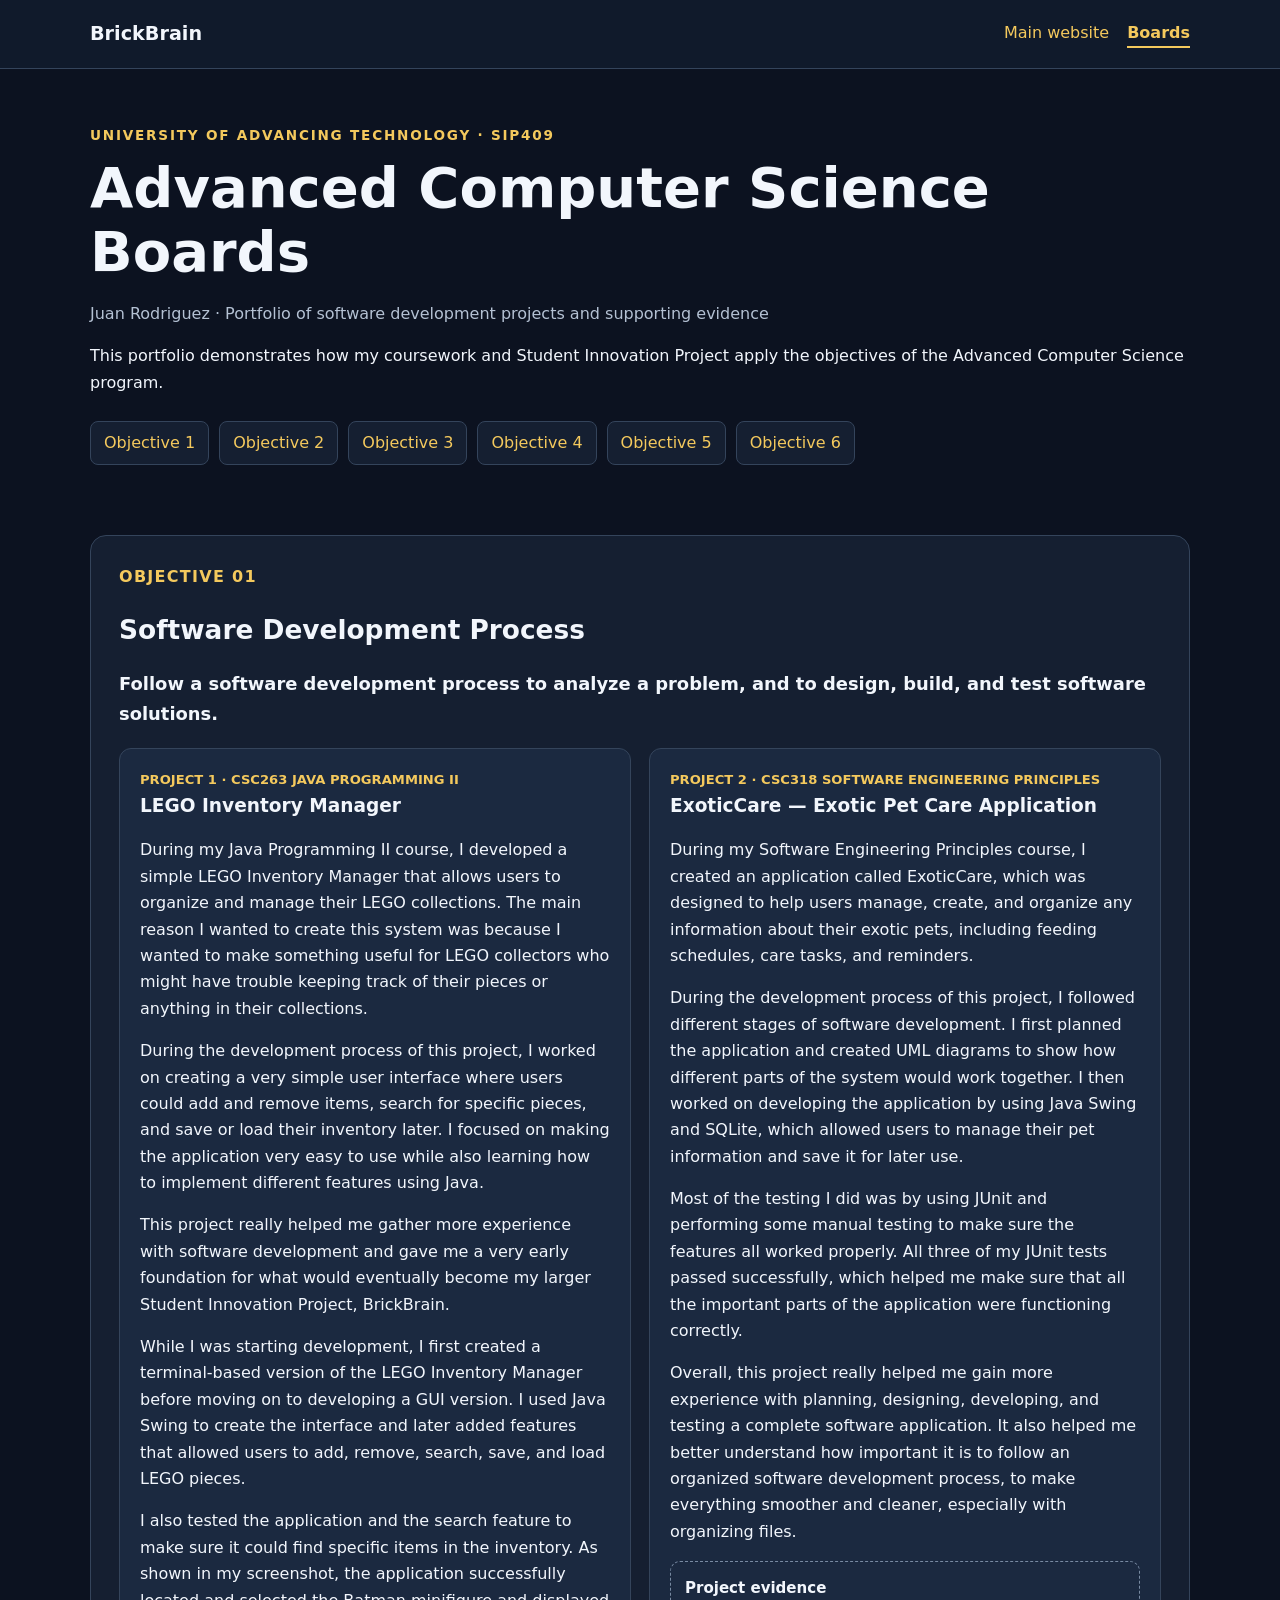
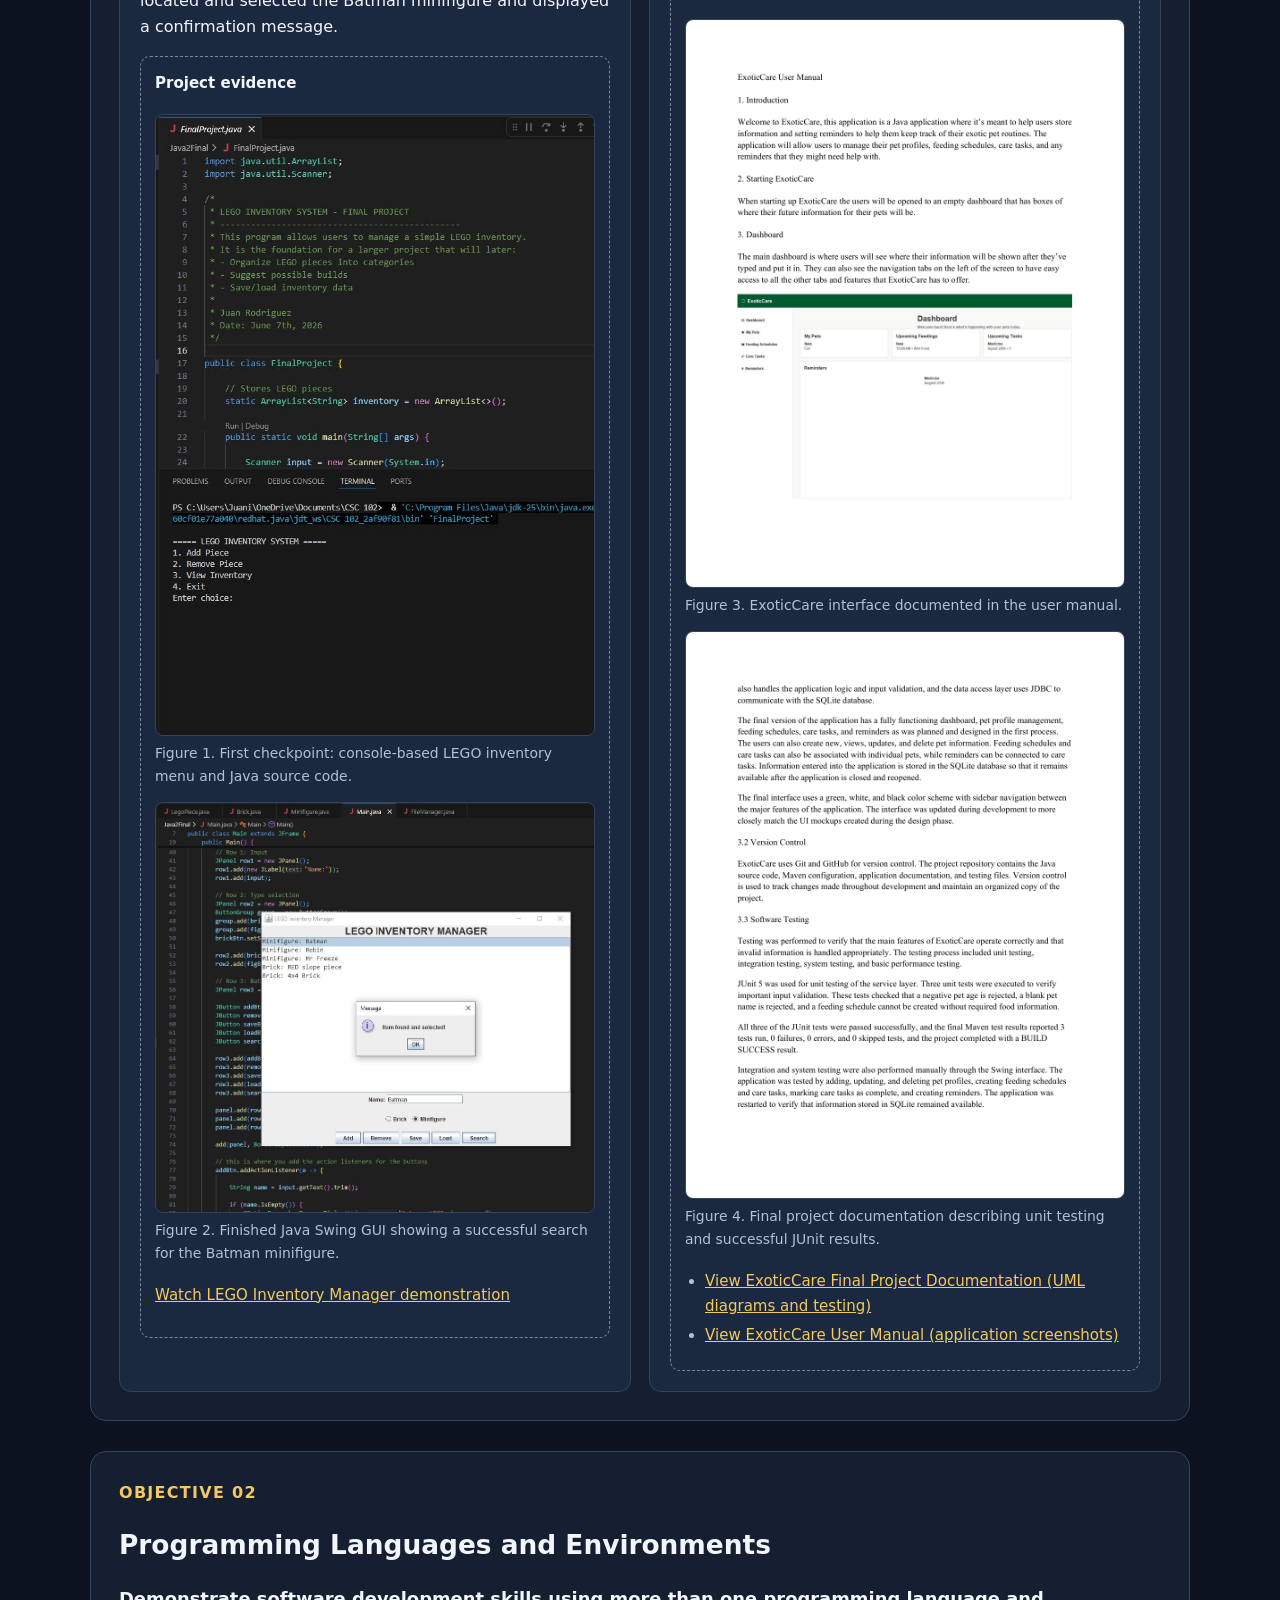
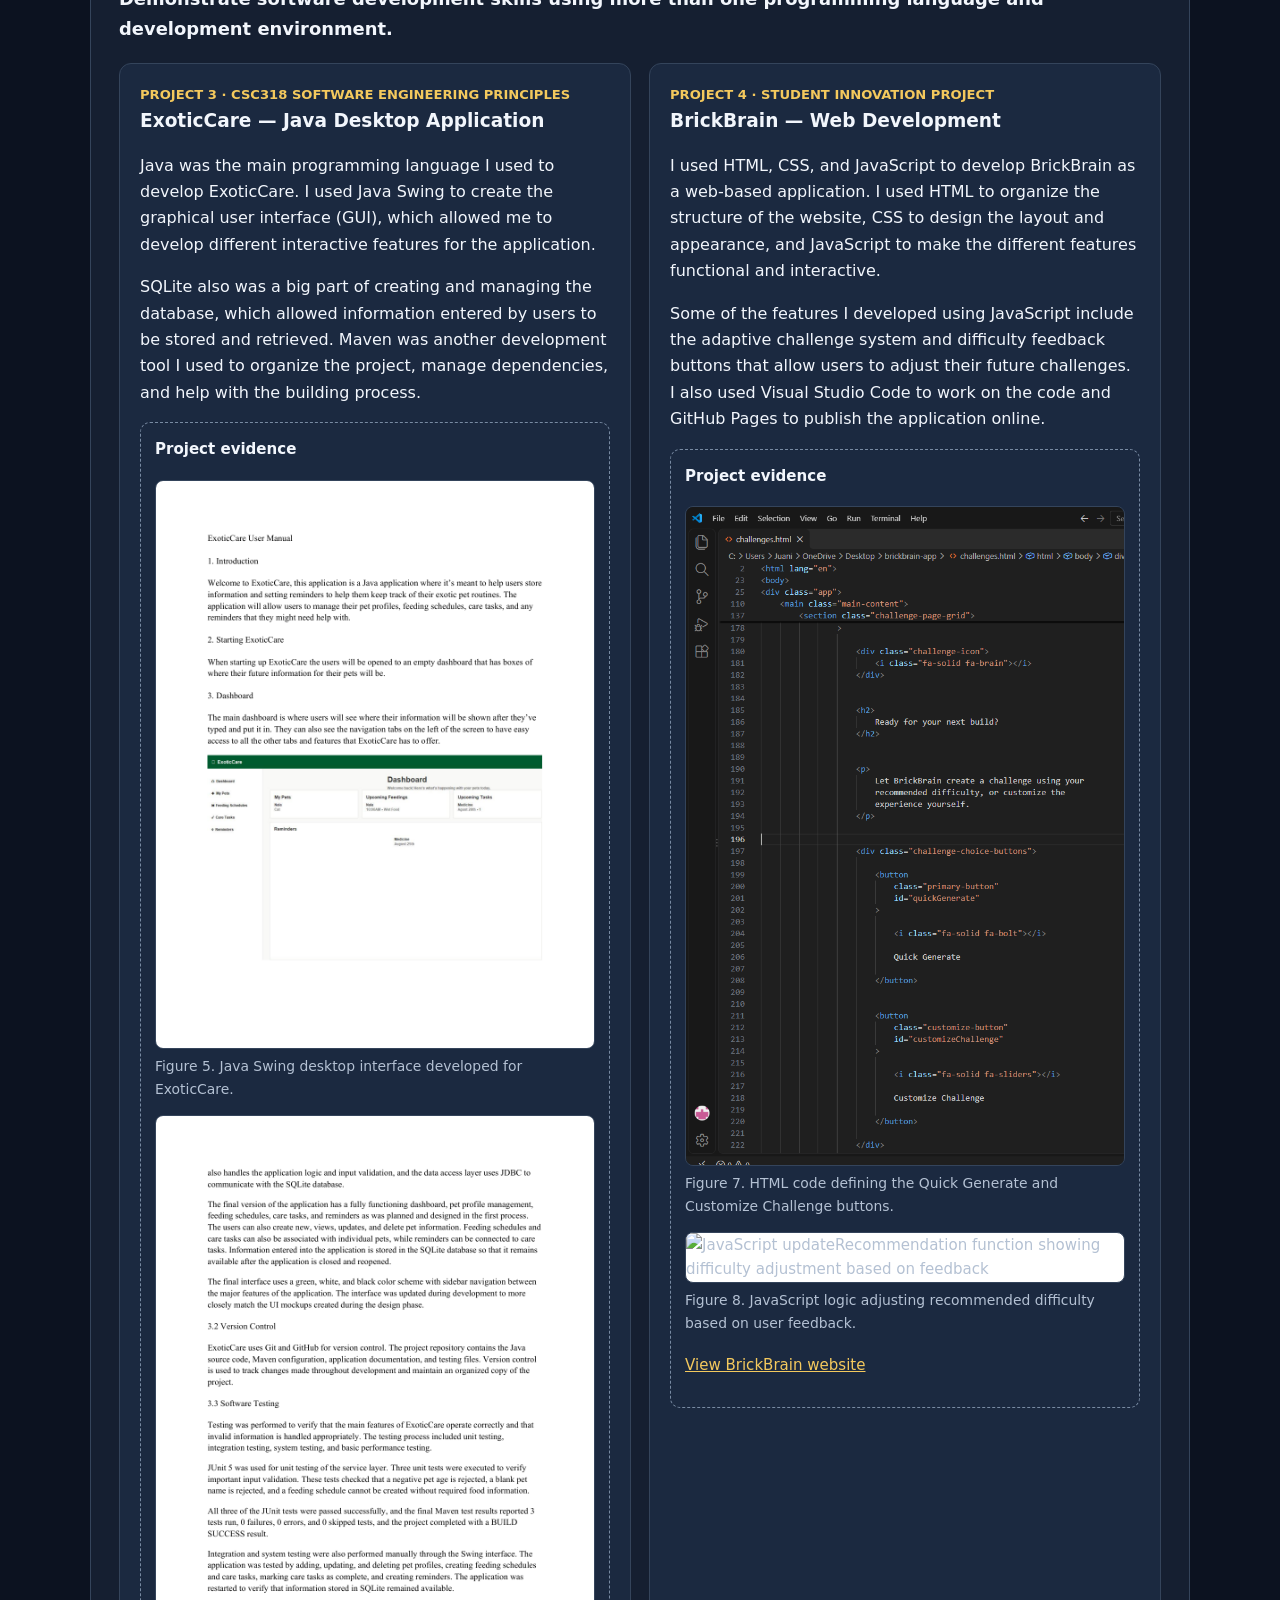
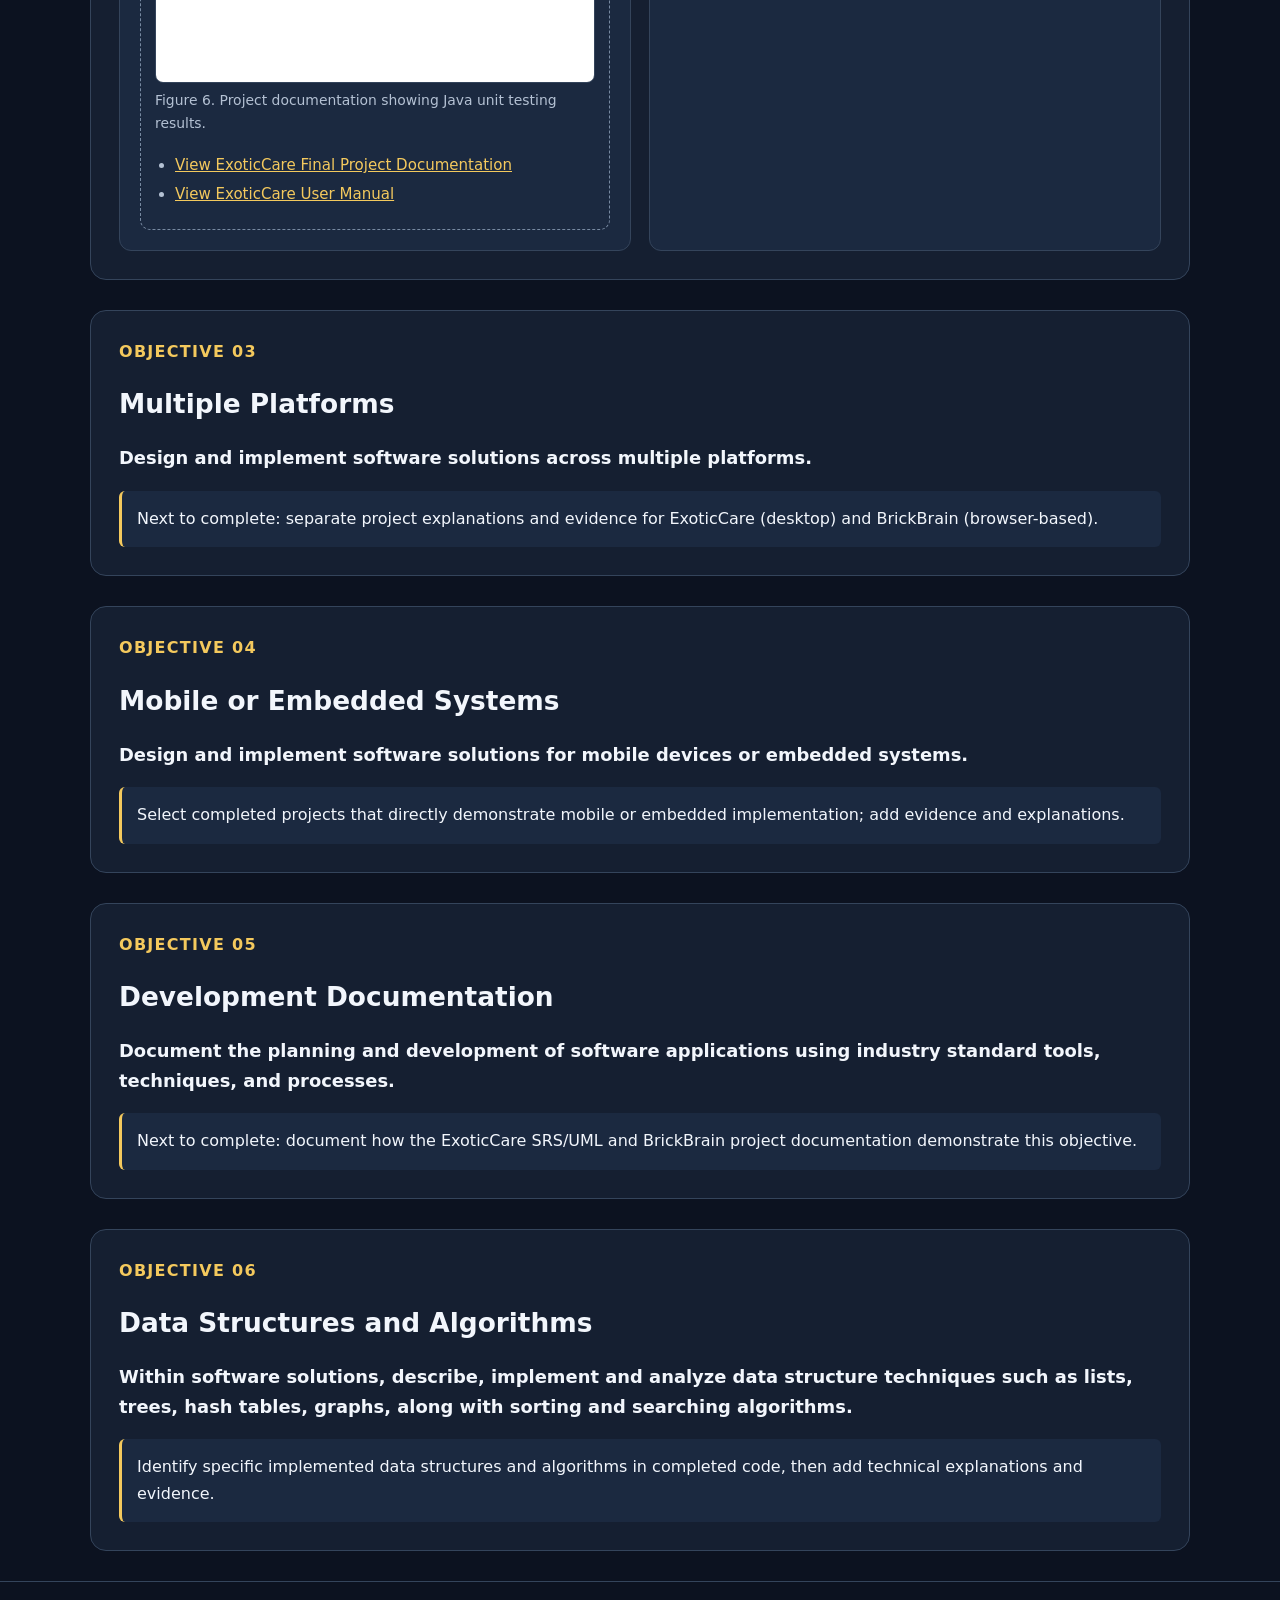
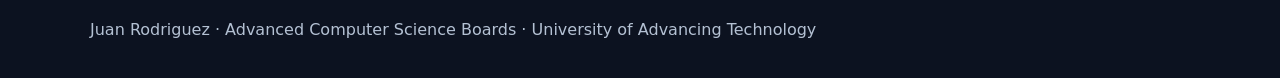
==== boards.html @ cbe8c488 "Add files via upload" ====
<!doctype html>
<html lang="en">
<head>
  <meta charset="utf-8">
  <meta name="viewport" content="width=device-width, initial-scale=1">
  <meta name="description" content="Advanced Computer Science Boards portfolio by Juan Rodriguez">
  <title>Advanced Computer Science Boards | Juan Rodriguez</title>
  <style>
    :root { color-scheme: dark; --bg:#0c1220; --panel:#151f31; --panel2:#1b2940; --text:#f2f6fc; --muted:#b4c1d3; --accent:#f4c95d; --line:#34445b; }
    * {box-sizing:border-box} html {scroll-behavior:smooth} body {margin:0;background:var(--bg);color:var(--text);font:16px/1.65 system-ui,-apple-system,Segoe UI,sans-serif} a{color:var(--accent)} a:focus-visible{outline:3px solid var(--accent);outline-offset:3px} .wrap{width:min(1100px,92%);margin:auto} header{border-bottom:1px solid var(--line);background:#101a2b} .nav{display:flex;justify-content:space-between;align-items:center;gap:20px;flex-wrap:wrap;padding:18px 0}.brand{font-weight:800;font-size:1.2rem;color:var(--text);text-decoration:none}.navlinks{display:flex;gap:18px;flex-wrap:wrap}.navlinks a{text-decoration:none}.navlinks a[aria-current="page"]{font-weight:700;border-bottom:2px solid var(--accent)} .hero{padding:55px 0 30px}.eyebrow{color:var(--accent);text-transform:uppercase;letter-spacing:.13em;font-weight:700;font-size:.85rem}h1{font-size:clamp(2rem,5vw,3.5rem);line-height:1.15;margin:10px 0}h2{font-size:1.65rem;line-height:1.3}h3{font-size:1.16rem;margin:0 0 8px}.muted{color:var(--muted)}.jump{display:flex;flex-wrap:wrap;gap:10px;margin:25px 0 10px}.jump a{border:1px solid var(--line);border-radius:8px;padding:8px 13px;text-decoration:none;background:var(--panel)}section.objective{margin:30px 0;padding:28px;border:1px solid var(--line);border-radius:16px;background:var(--panel)}.number{color:var(--accent);font-weight:800;letter-spacing:.08em}.statement{font-size:1.12rem;font-weight:600}.projects{display:grid;grid-template-columns:repeat(auto-fit,minmax(min(100%,320px),1fr));gap:18px;margin-top:20px}.project{background:var(--panel2);border:1px solid var(--line);border-radius:12px;padding:20px}.evidence{border:1px dashed #788aa2;border-radius:10px;padding:14px;margin-top:16px;color:var(--muted);font-size:.94rem}.evidence strong{color:var(--text)}.proof-gallery{display:grid;grid-template-columns:1fr;gap:14px;margin:18px 0}.proof-gallery figure{margin:0}.proof-gallery img{display:block;width:100%;height:auto;border:1px solid var(--line);border-radius:8px;background:#fff}.proof-gallery figcaption{font-size:.87rem;color:var(--muted);margin-top:6px}.evidence-links{padding-left:20px;margin:8px 0}.evidence-links li{margin:4px 0}.placeholder{padding:15px;border-left:3px solid var(--accent);background:var(--panel2);border-radius:6px}.tag{font-size:.82rem;color:var(--accent);font-weight:700;text-transform:uppercase}footer{padding:35px 0;color:var(--muted);border-top:1px solid var(--line)}@media(max-width:600px){section.objective{padding:19px}}
  </style>
</head>
<body>
<header><nav class="wrap nav" aria-label="Main navigation"><a class="brand" href="index.html">BrickBrain</a><div class="navlinks"><a href="index.html">Main website</a><a href="boards.html" aria-current="page">Boards</a></div></nav></header>
<main class="wrap">
 <div class="hero"><div class="eyebrow">University of Advancing Technology · SIP409</div><h1>Advanced Computer Science Boards</h1><p class="muted">Juan Rodriguez · Portfolio of software development projects and supporting evidence</p><p>This portfolio demonstrates how my coursework and Student Innovation Project apply the objectives of the Advanced Computer Science program.</p><nav class="jump" aria-label="Jump to objective"><a href="#objective-1">Objective 1</a><a href="#objective-2">Objective 2</a><a href="#objective-3">Objective 3</a><a href="#objective-4">Objective 4</a><a href="#objective-5">Objective 5</a><a href="#objective-6">Objective 6</a></nav></div>
 <section class="objective" id="objective-1"><div class="number">OBJECTIVE 01</div><h2>Software Development Process</h2><p class="statement">Follow a software development process to analyze a problem, and to design, build, and test software solutions.</p><div class="projects">
 <article class="project"><div class="tag">Project 1 · CSC263 Java Programming II</div><h3>LEGO Inventory Manager</h3>
 <p>During my Java Programming II course, I developed a simple LEGO Inventory Manager that allows users to organize and manage their LEGO collections. The main reason I wanted to create this system was because I wanted to make something useful for LEGO collectors who might have trouble keeping track of their pieces or anything in their collections.</p>
 <p>During the development process of this project, I worked on creating a very simple user interface where users could add and remove items, search for specific pieces, and save or load their inventory later. I focused on making the application very easy to use while also learning how to implement different features using Java.</p>
 <p>This project really helped me gather more experience with software development and gave me a very early foundation for what would eventually become my larger Student Innovation Project, BrickBrain.</p>
 <p>While I was starting development, I first created a terminal-based version of the LEGO Inventory Manager before moving on to developing a GUI version. I used Java Swing to create the interface and later added features that allowed users to add, remove, search, save, and load LEGO pieces.</p>
 <p>I also tested the application and the search feature to make sure it could find specific items in the inventory. As shown in my screenshot, the application successfully located and selected the Batman minifigure and displayed a confirmation message.</p>
 <div class="evidence"><strong>Project evidence</strong>
 <div class="proof-gallery"><figure><img src="lego-terminal.jpg" alt="Java source code and the first console-based LEGO inventory menu running in the VS Code terminal" loading="lazy"><figcaption>Figure 1. First checkpoint: console-based LEGO inventory menu and Java source code.</figcaption></figure>
 <figure><img src="lego-gui.jpg" alt="Completed LEGO Inventory Manager GUI with Batman selected and a successful search confirmation popup" loading="lazy"><figcaption>Figure 2. Finished Java Swing GUI showing a successful search for the Batman minifigure.</figcaption></figure></div>
 <p><a href="https://www.youtube.com/watch?v=7i8TA6kertE" target="_blank" rel="noopener noreferrer">Watch LEGO Inventory Manager demonstration</a></p></div></article>
 <article class="project"><div class="tag">Project 2 · CSC318 Software Engineering Principles</div><h3>ExoticCare — Exotic Pet Care Application</h3>
 <p>During my Software Engineering Principles course, I created an application called ExoticCare, which was designed to help users manage, create, and organize any information about their exotic pets, including feeding schedules, care tasks, and reminders.</p>
 <p>During the development process of this project, I followed different stages of software development. I first planned the application and created UML diagrams to show how different parts of the system would work together. I then worked on developing the application by using Java Swing and SQLite, which allowed users to manage their pet information and save it for later use.</p>
 <p>Most of the testing I did was by using JUnit and performing some manual testing to make sure the features all worked properly. All three of my JUnit tests passed successfully, which helped me make sure that all the important parts of the application were functioning correctly.</p>
 <p>Overall, this project really helped me gain more experience with planning, designing, developing, and testing a complete software application. It also helped me better understand how important it is to follow an organized software development process, to make everything smoother and cleaner, especially with organizing files.</p>
 <div class="evidence"><strong>Project evidence</strong><div class="proof-gallery"><figure><img src="exoticcare-dashboard.png" alt="Page from ExoticCare user manual showing the application interface" loading="lazy"><figcaption>Figure 3. ExoticCare interface documented in the user manual.</figcaption></figure><figure><img src="exoticcare-testing.png" alt="ExoticCare final report page explaining JUnit tests and testing outcomes" loading="lazy"><figcaption>Figure 4. Final project documentation describing unit testing and successful JUnit results.</figcaption></figure></div><ul class="evidence-links"><li><a href="ExoticCare-Final-Report.pdf" target="_blank" rel="noopener noreferrer">View ExoticCare Final Project Documentation (UML diagrams and testing)</a></li><li><a href="ExoticCare-User-Manual.pdf" target="_blank" rel="noopener noreferrer">View ExoticCare User Manual (application screenshots)</a></li></ul></div></article>
 </div></section>
 <section class="objective" id="objective-2"><div class="number">OBJECTIVE 02</div><h2>Programming Languages and Environments</h2><p class="statement">Demonstrate software development skills using more than one programming language and development environment.</p>
<div class="projects">
<article class="project"><div class="tag">Project 3 · CSC318 Software Engineering Principles</div><h3>ExoticCare — Java Desktop Application</h3>
<p>Java was the main programming language I used to develop ExoticCare. I used Java Swing to create the graphical user interface (GUI), which allowed me to develop different interactive features for the application.</p>
<p>SQLite also was a big part of creating and managing the database, which allowed information entered by users to be stored and retrieved. Maven was another development tool I used to organize the project, manage dependencies, and help with the building process.</p>
<div class="evidence"><strong>Project evidence</strong><div class="proof-gallery">
<figure><img src="exoticcare-dashboard.png" alt="ExoticCare Java Swing application interface" loading="lazy"><figcaption>Figure 5. Java Swing desktop interface developed for ExoticCare.</figcaption></figure>
<figure><img src="exoticcare-testing.png" alt="ExoticCare final project testing evidence" loading="lazy"><figcaption>Figure 6. Project documentation showing Java unit testing results.</figcaption></figure>
</div><ul class="evidence-links"><li><a href="ExoticCare-Final-Report.pdf" target="_blank" rel="noopener noreferrer">View ExoticCare Final Project Documentation</a></li><li><a href="ExoticCare-User-Manual.pdf" target="_blank" rel="noopener noreferrer">View ExoticCare User Manual</a></li></ul></div></article>
<article class="project"><div class="tag">Project 4 · Student Innovation Project</div><h3>BrickBrain — Web Development</h3>
<p>I used HTML, CSS, and JavaScript to develop BrickBrain as a web-based application. I used HTML to organize the structure of the website, CSS to design the layout and appearance, and JavaScript to make the different features functional and interactive.</p>
<p>Some of the features I developed using JavaScript include the adaptive challenge system and difficulty feedback buttons that allow users to adjust their future challenges. I also used Visual Studio Code to work on the code and GitHub Pages to publish the application online.</p>
<div class="evidence"><strong>Project evidence</strong><div class="proof-gallery">
<figure><img src="1Button.png" alt="HTML code for BrickBrain Quick Generate and Customize Challenge buttons" loading="lazy"><figcaption>Figure 7. HTML code defining the Quick Generate and Customize Challenge buttons.</figcaption></figure>
<figure><img src="1REC(1).png" alt="JavaScript updateRecommendation function showing difficulty adjustment based on feedback" loading="lazy"><figcaption>Figure 8. JavaScript logic adjusting recommended difficulty based on user feedback.</figcaption></figure>
</div><p><a href="https://2juanrodriguez3.github.io/BrickBrain/" target="_blank" rel="noopener noreferrer">View BrickBrain website</a></p></div></article>
</div></section>
 <section class="objective" id="objective-3"><div class="number">OBJECTIVE 03</div><h2>Multiple Platforms</h2><p class="statement">Design and implement software solutions across multiple platforms.</p><div class="placeholder">Next to complete: separate project explanations and evidence for ExoticCare (desktop) and BrickBrain (browser-based).</div></section>
 <section class="objective" id="objective-4"><div class="number">OBJECTIVE 04</div><h2>Mobile or Embedded Systems</h2><p class="statement">Design and implement software solutions for mobile devices or embedded systems.</p><div class="placeholder">Select completed projects that directly demonstrate mobile or embedded implementation; add evidence and explanations.</div></section>
 <section class="objective" id="objective-5"><div class="number">OBJECTIVE 05</div><h2>Development Documentation</h2><p class="statement">Document the planning and development of software applications using industry standard tools, techniques, and processes.</p><div class="placeholder">Next to complete: document how the ExoticCare SRS/UML and BrickBrain project documentation demonstrate this objective.</div></section>
 <section class="objective" id="objective-6"><div class="number">OBJECTIVE 06</div><h2>Data Structures and Algorithms</h2><p class="statement">Within software solutions, describe, implement and analyze data structure techniques such as lists, trees, hash tables, graphs, along with sorting and searching algorithms.</p><div class="placeholder">Identify specific implemented data structures and algorithms in completed code, then add technical explanations and evidence.</div></section>
</main><footer><div class="wrap">Juan Rodriguez · Advanced Computer Science Boards · University of Advancing Technology</div></footer>
</body></html>
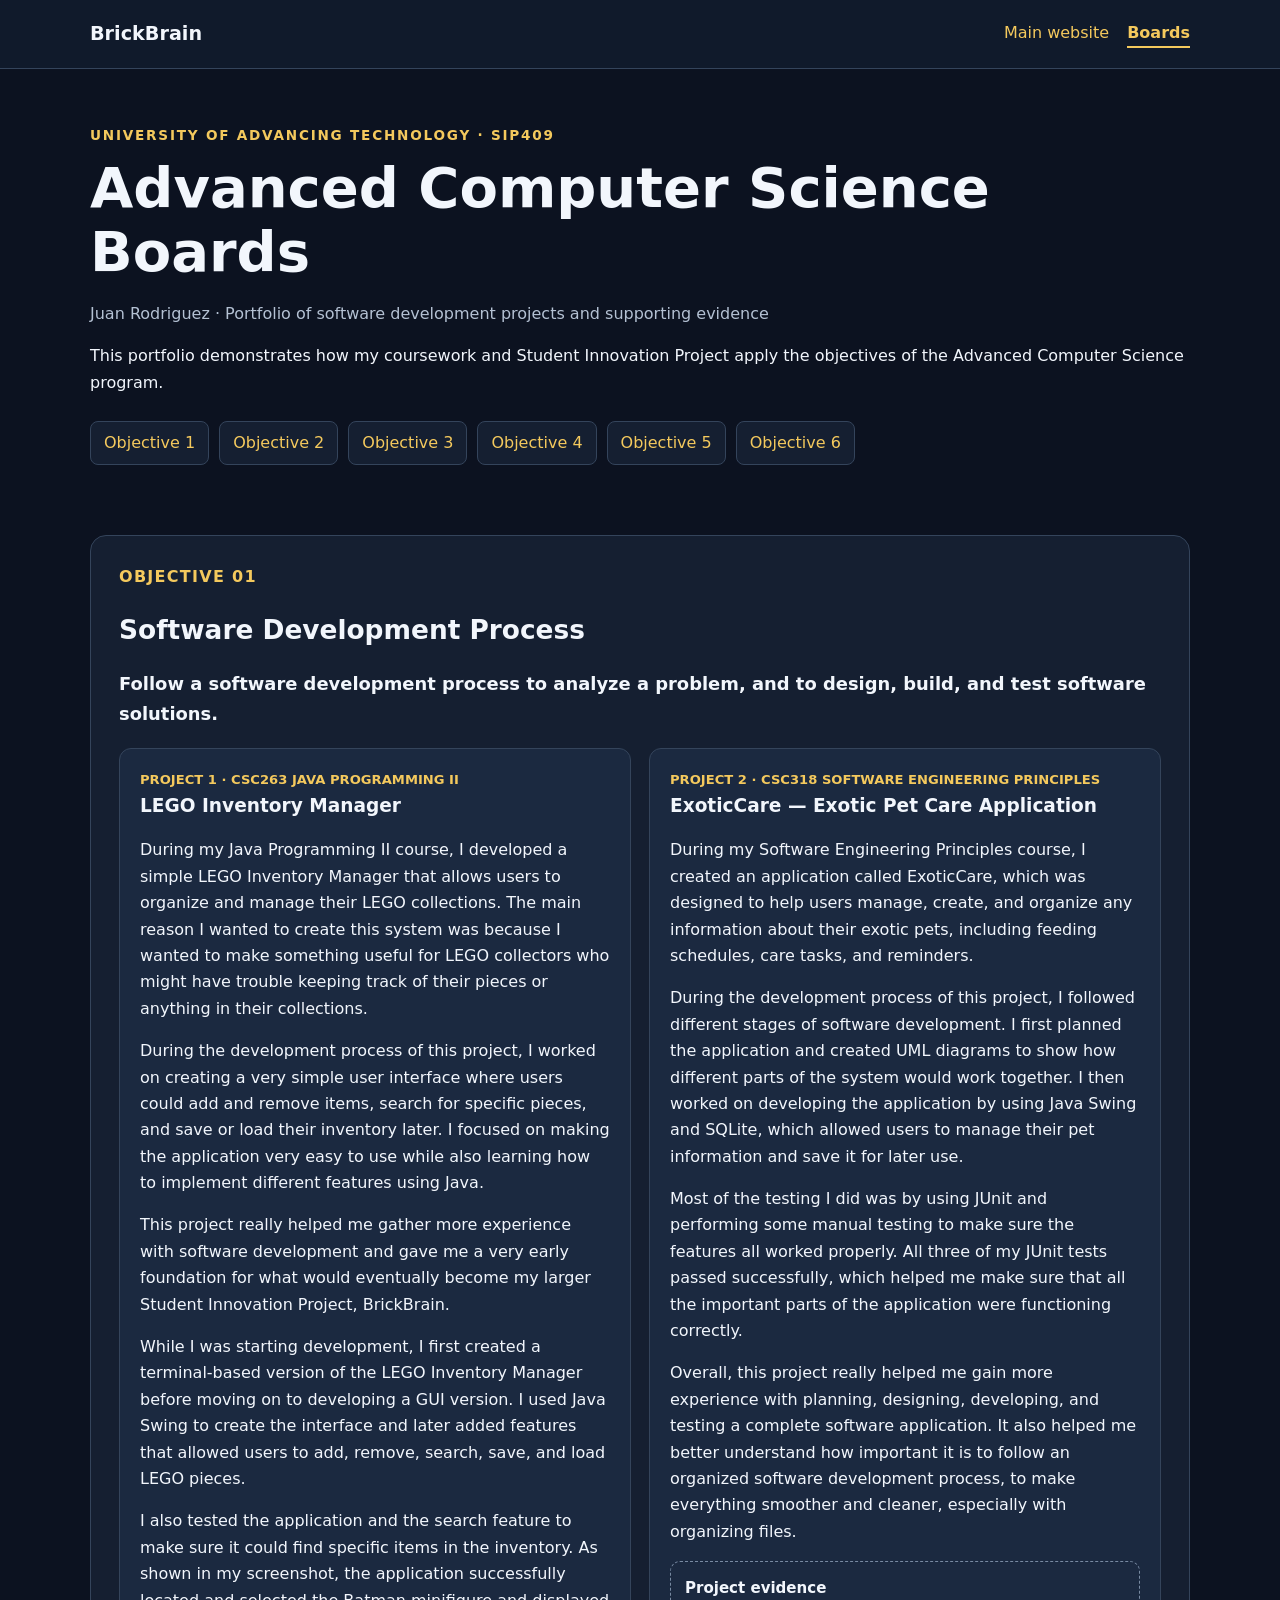
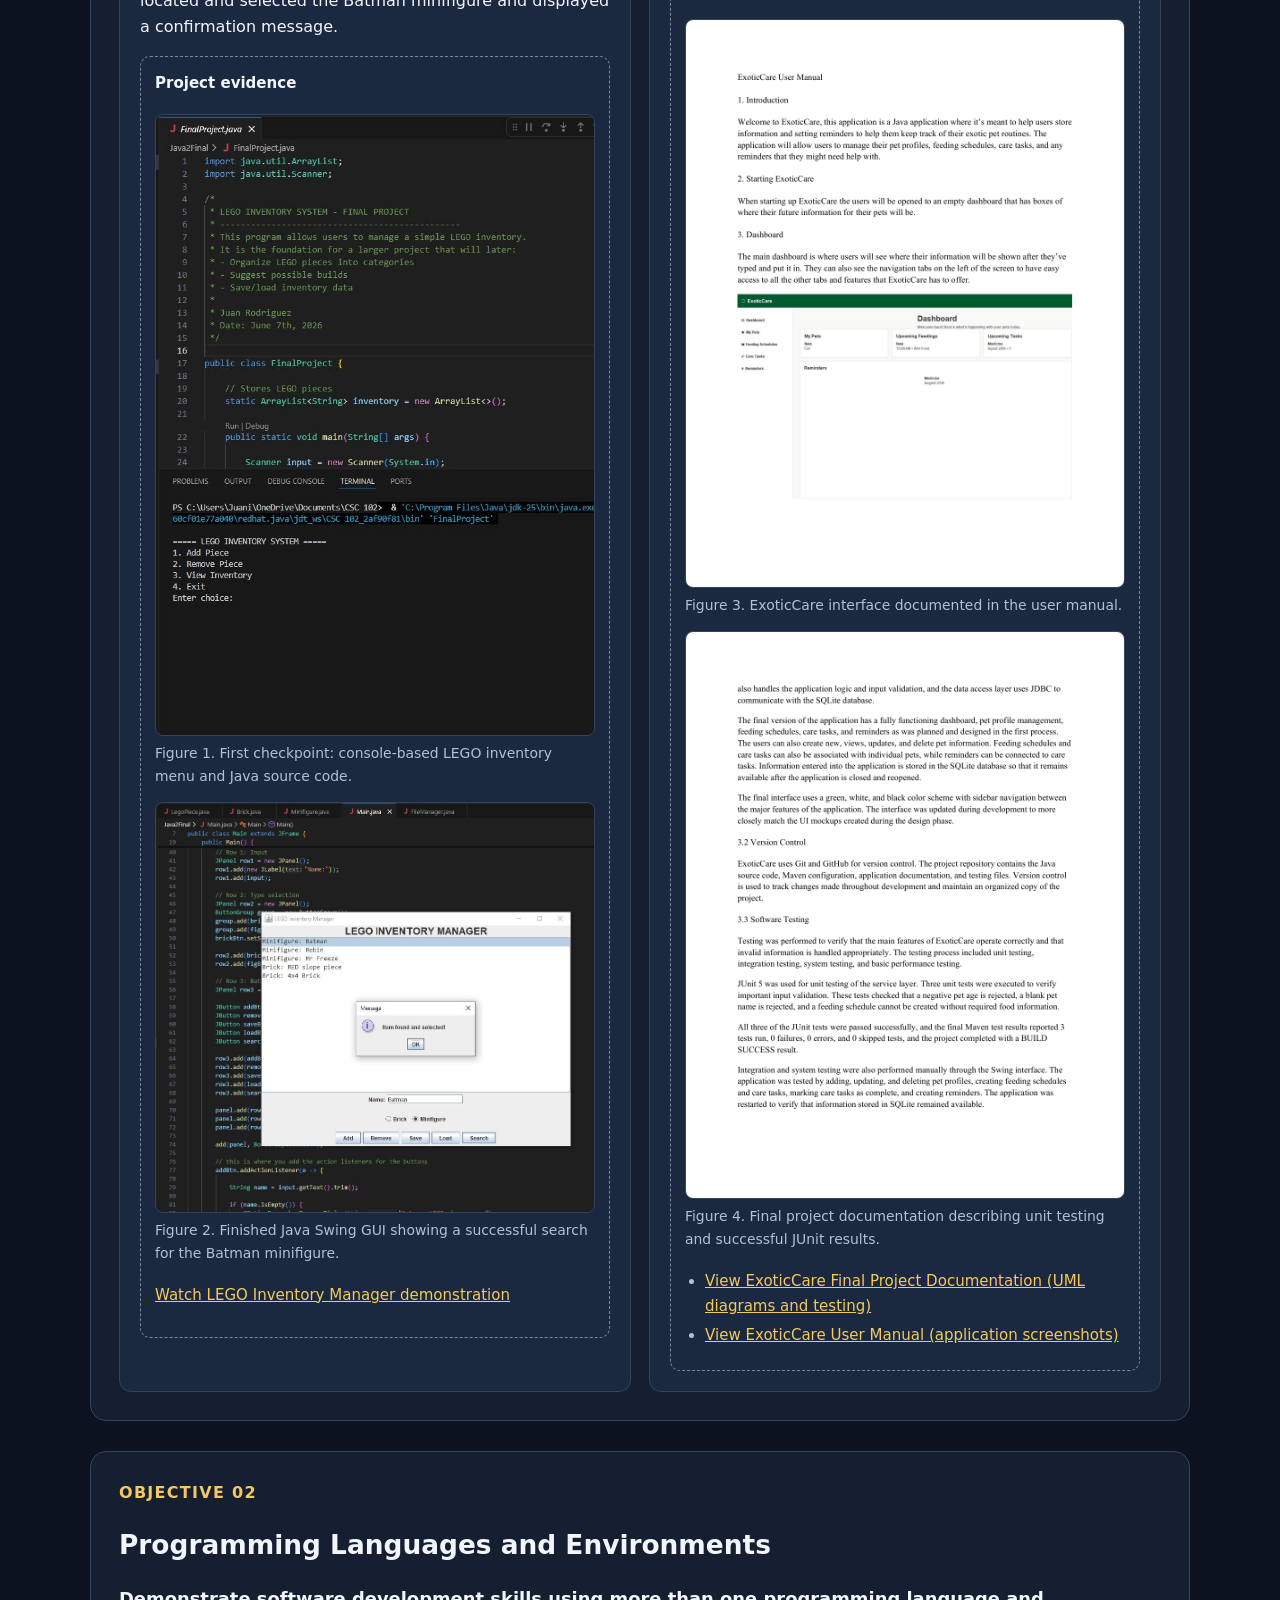
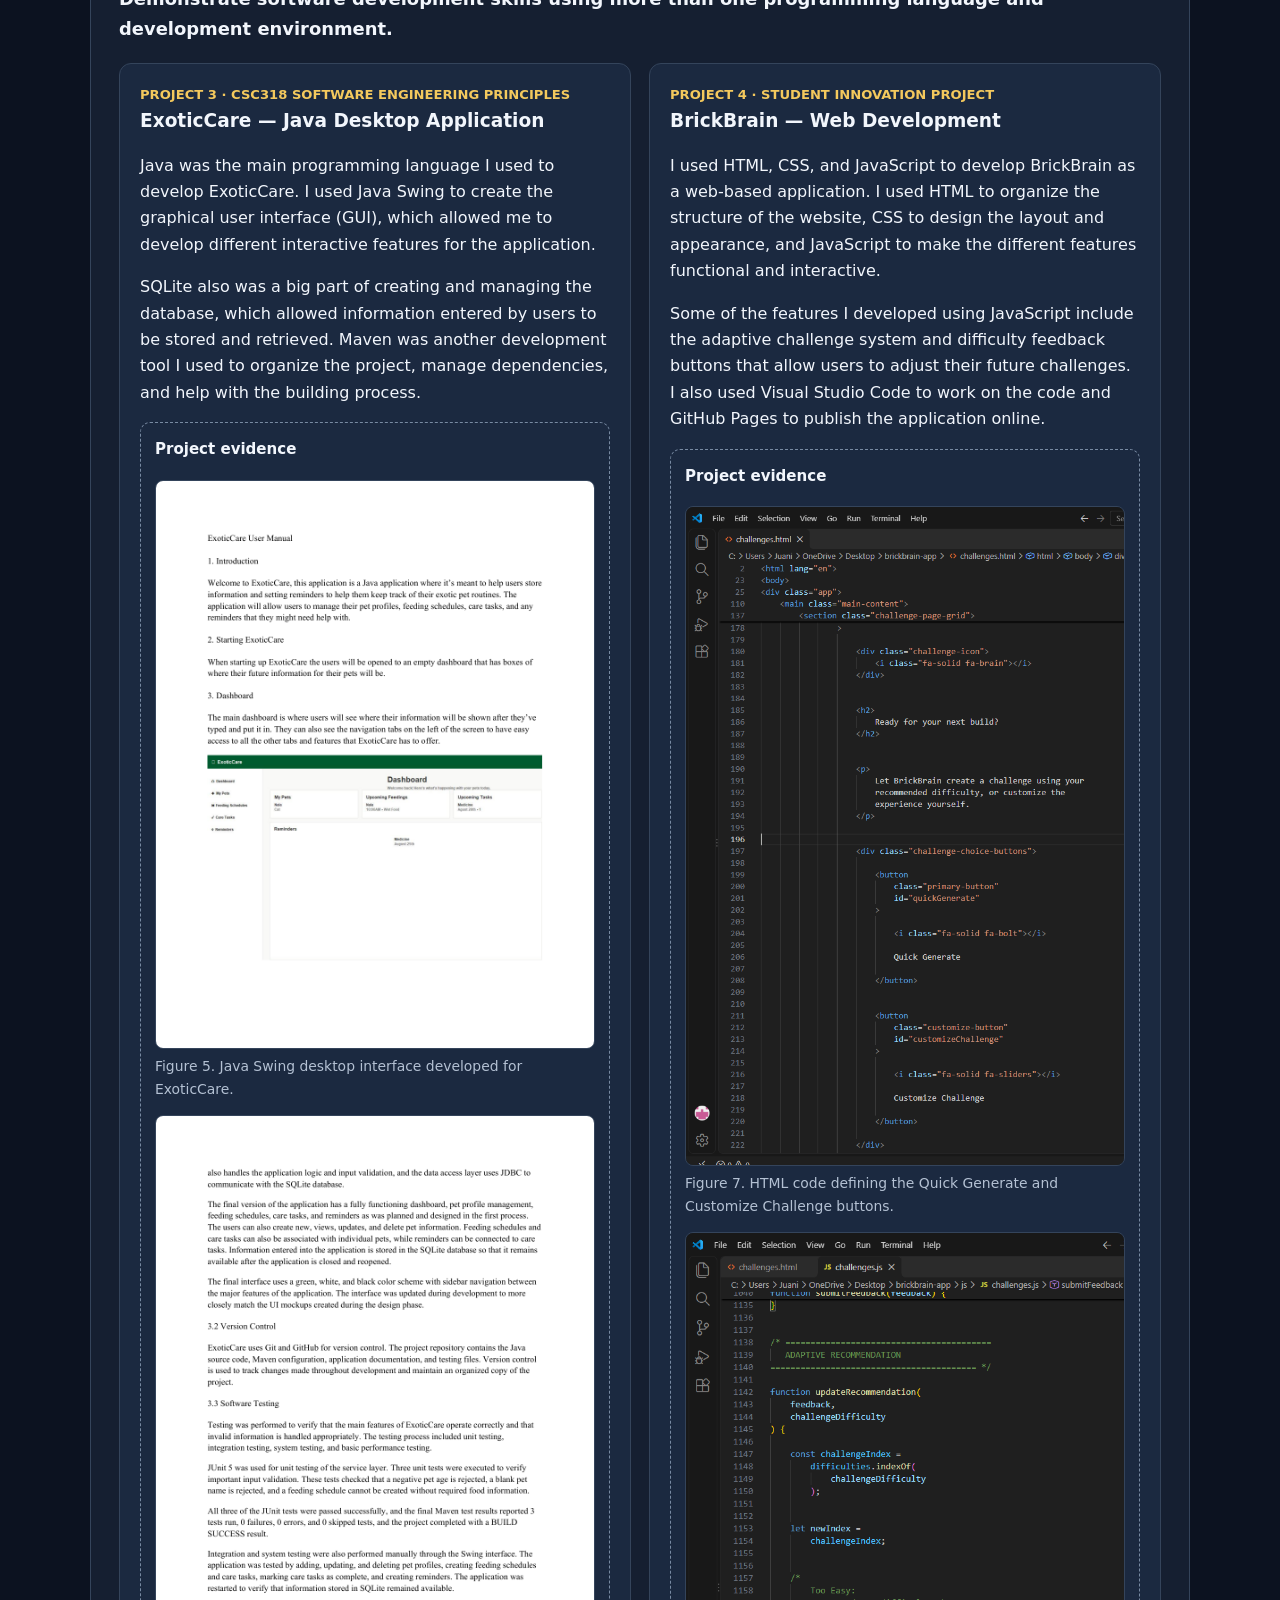
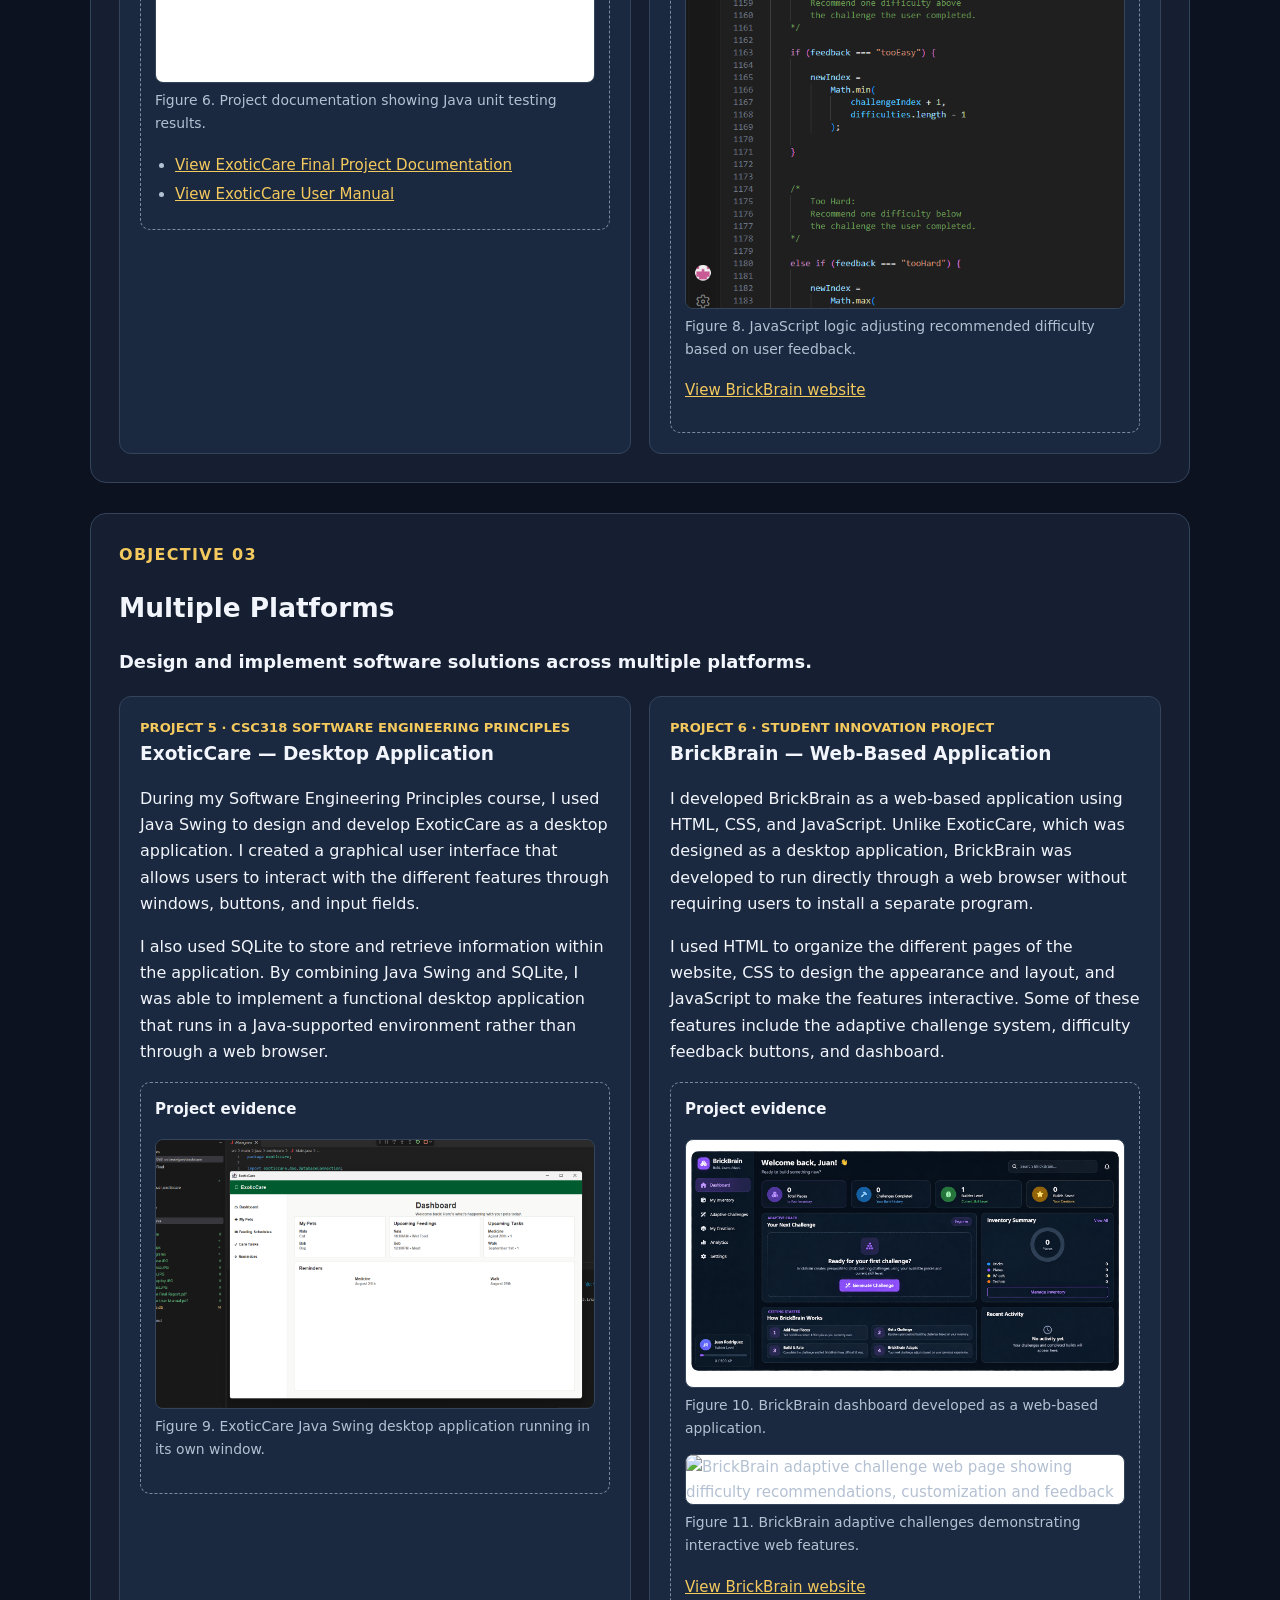
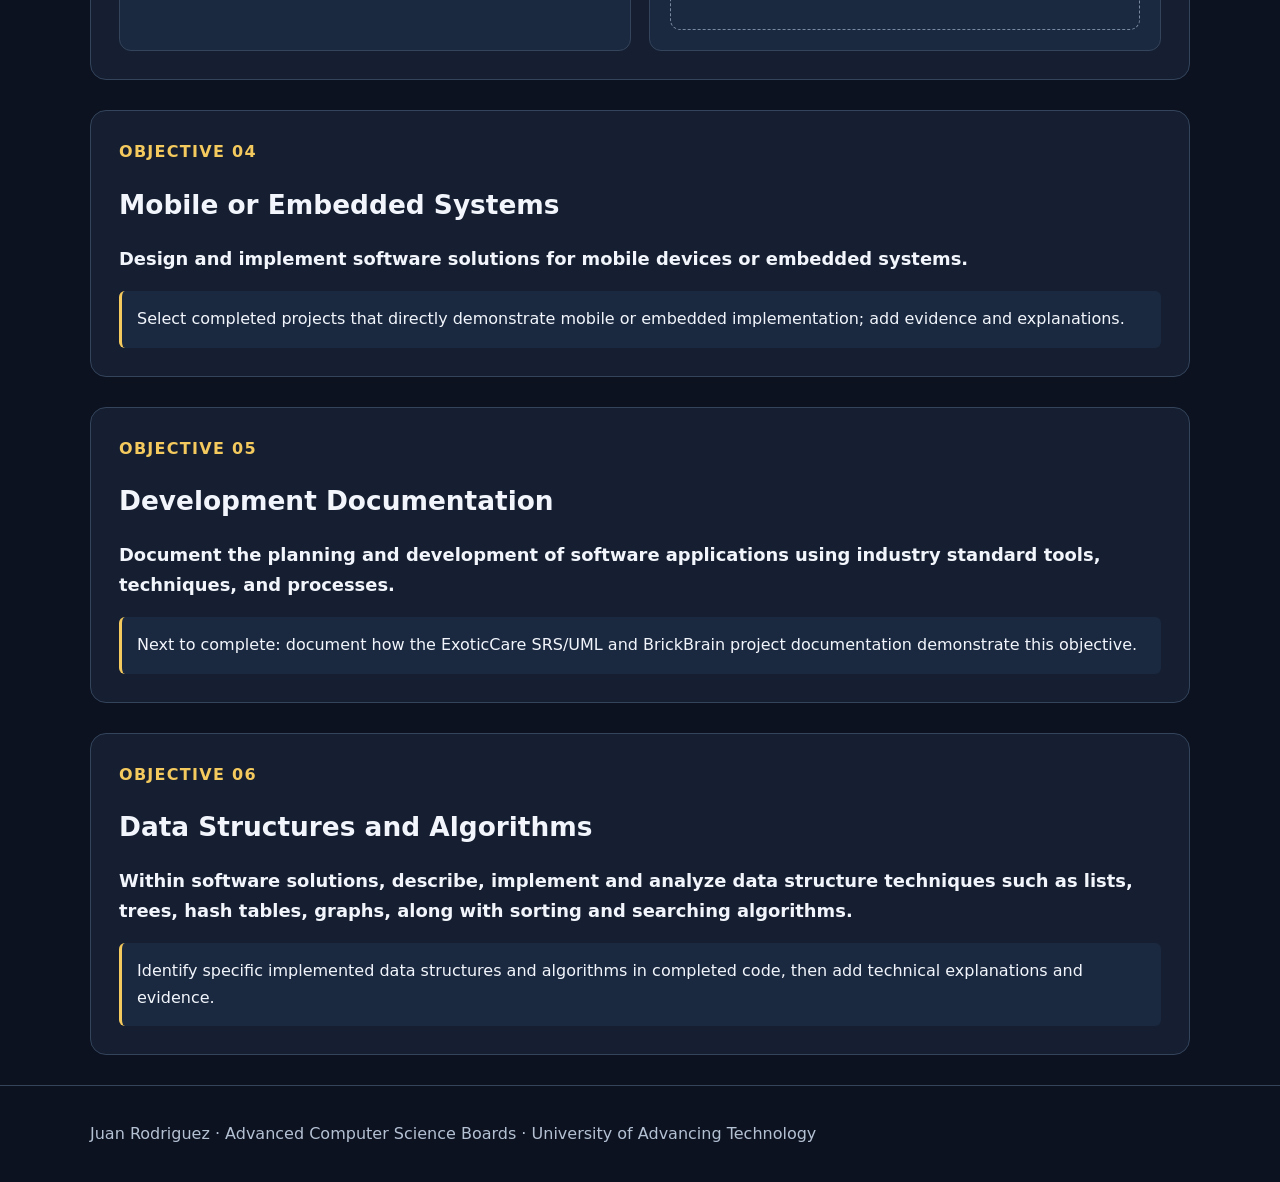
==== commit 8443544b: "Add files via upload" ====
--- a/boards.html
+++ b/boards.html
@@ -49,7 +49,18 @@
 <figure><img src="1REC(1).png" alt="JavaScript updateRecommendation function showing difficulty adjustment based on feedback" loading="lazy"><figcaption>Figure 8. JavaScript logic adjusting recommended difficulty based on user feedback.</figcaption></figure>
 </div><p><a href="https://2juanrodriguez3.github.io/BrickBrain/" target="_blank" rel="noopener noreferrer">View BrickBrain website</a></p></div></article>
 </div></section>
- <section class="objective" id="objective-3"><div class="number">OBJECTIVE 03</div><h2>Multiple Platforms</h2><p class="statement">Design and implement software solutions across multiple platforms.</p><div class="placeholder">Next to complete: separate project explanations and evidence for ExoticCare (desktop) and BrickBrain (browser-based).</div></section>
+ <section class="objective" id="objective-3"><div class="number">OBJECTIVE 03</div><h2>Multiple Platforms</h2><p class="statement">Design and implement software solutions across multiple platforms.</p>
+<div class="projects">
+<article class="project"><div class="tag">Project 5 · CSC318 Software Engineering Principles</div><h3>ExoticCare — Desktop Application</h3>
+<p>During my Software Engineering Principles course, I used Java Swing to design and develop ExoticCare as a desktop application. I created a graphical user interface that allows users to interact with the different features through windows, buttons, and input fields.</p>
+<p>I also used SQLite to store and retrieve information within the application. By combining Java Swing and SQLite, I was able to implement a functional desktop application that runs in a Java-supported environment rather than through a web browser.</p>
+<div class="evidence"><strong>Project evidence</strong><div class="proof-gallery"><figure><img src="1EXO.png" alt="ExoticCare desktop application window running over Java source code in an IDE" loading="lazy"><figcaption>Figure 9. ExoticCare Java Swing desktop application running in its own window.</figcaption></figure></div></div>
+</article>
+<article class="project"><div class="tag">Project 6 · Student Innovation Project</div><h3>BrickBrain — Web-Based Application</h3>
+<p>I developed BrickBrain as a web-based application using HTML, CSS, and JavaScript. Unlike ExoticCare, which was designed as a desktop application, BrickBrain was developed to run directly through a web browser without requiring users to install a separate program.</p>
+<p>I used HTML to organize the different pages of the website, CSS to design the appearance and layout, and JavaScript to make the features interactive. Some of these features include the adaptive challenge system, difficulty feedback buttons, and dashboard.</p>
+<div class="evidence"><strong>Project evidence</strong><div class="proof-gallery"><figure><img src="Dash.png" alt="BrickBrain web dashboard showing challenge generator, inventory summary, and navigation" loading="lazy"><figcaption>Figure 10. BrickBrain dashboard developed as a web-based application.</figcaption></figure><figure><img src="Challenge(4).png" alt="BrickBrain adaptive challenge web page showing difficulty recommendations, customization and feedback" loading="lazy"><figcaption>Figure 11. BrickBrain adaptive challenges demonstrating interactive web features.</figcaption></figure></div><p><a href="https://2juanrodriguez3.github.io/BrickBrain/" target="_blank" rel="noopener noreferrer">View BrickBrain website</a></p></div>
+</article></div></section>
  <section class="objective" id="objective-4"><div class="number">OBJECTIVE 04</div><h2>Mobile or Embedded Systems</h2><p class="statement">Design and implement software solutions for mobile devices or embedded systems.</p><div class="placeholder">Select completed projects that directly demonstrate mobile or embedded implementation; add evidence and explanations.</div></section>
  <section class="objective" id="objective-5"><div class="number">OBJECTIVE 05</div><h2>Development Documentation</h2><p class="statement">Document the planning and development of software applications using industry standard tools, techniques, and processes.</p><div class="placeholder">Next to complete: document how the ExoticCare SRS/UML and BrickBrain project documentation demonstrate this objective.</div></section>
  <section class="objective" id="objective-6"><div class="number">OBJECTIVE 06</div><h2>Data Structures and Algorithms</h2><p class="statement">Within software solutions, describe, implement and analyze data structure techniques such as lists, trees, hash tables, graphs, along with sorting and searching algorithms.</p><div class="placeholder">Identify specific implemented data structures and algorithms in completed code, then add technical explanations and evidence.</div></section>
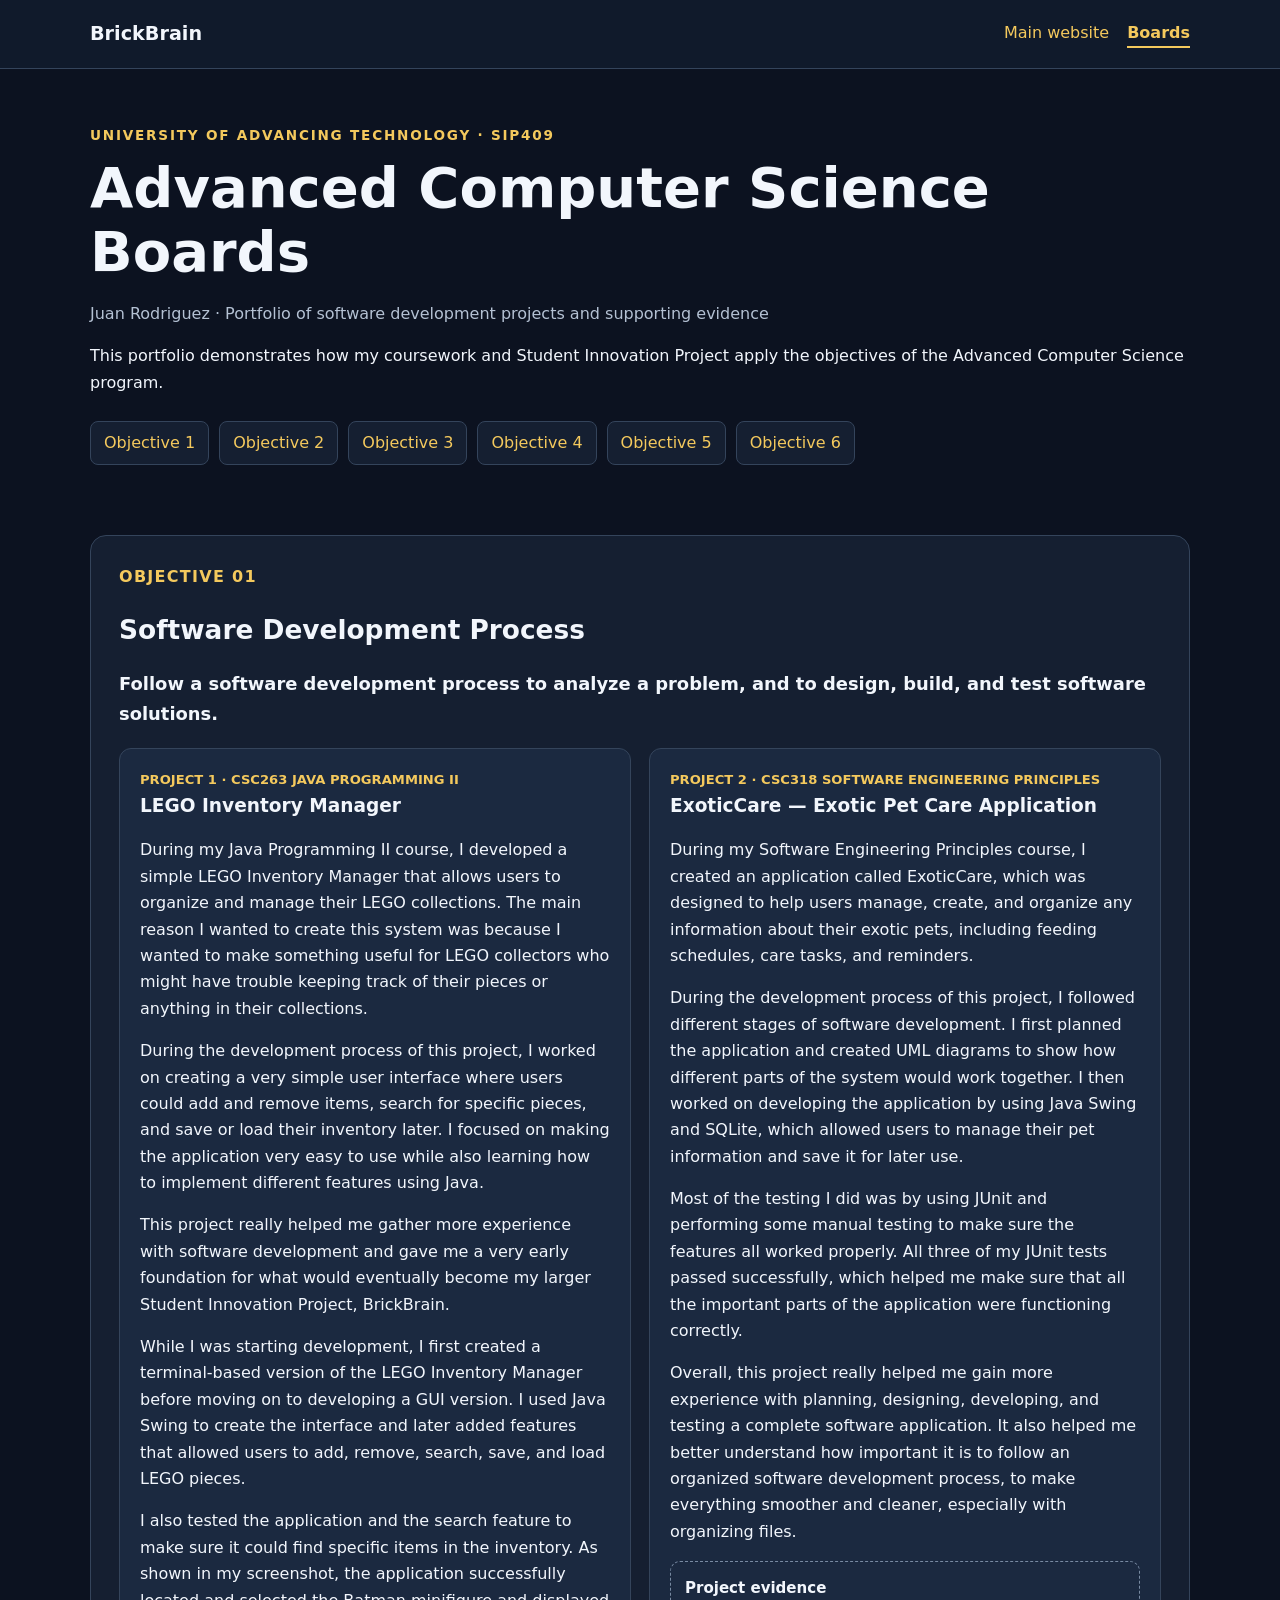
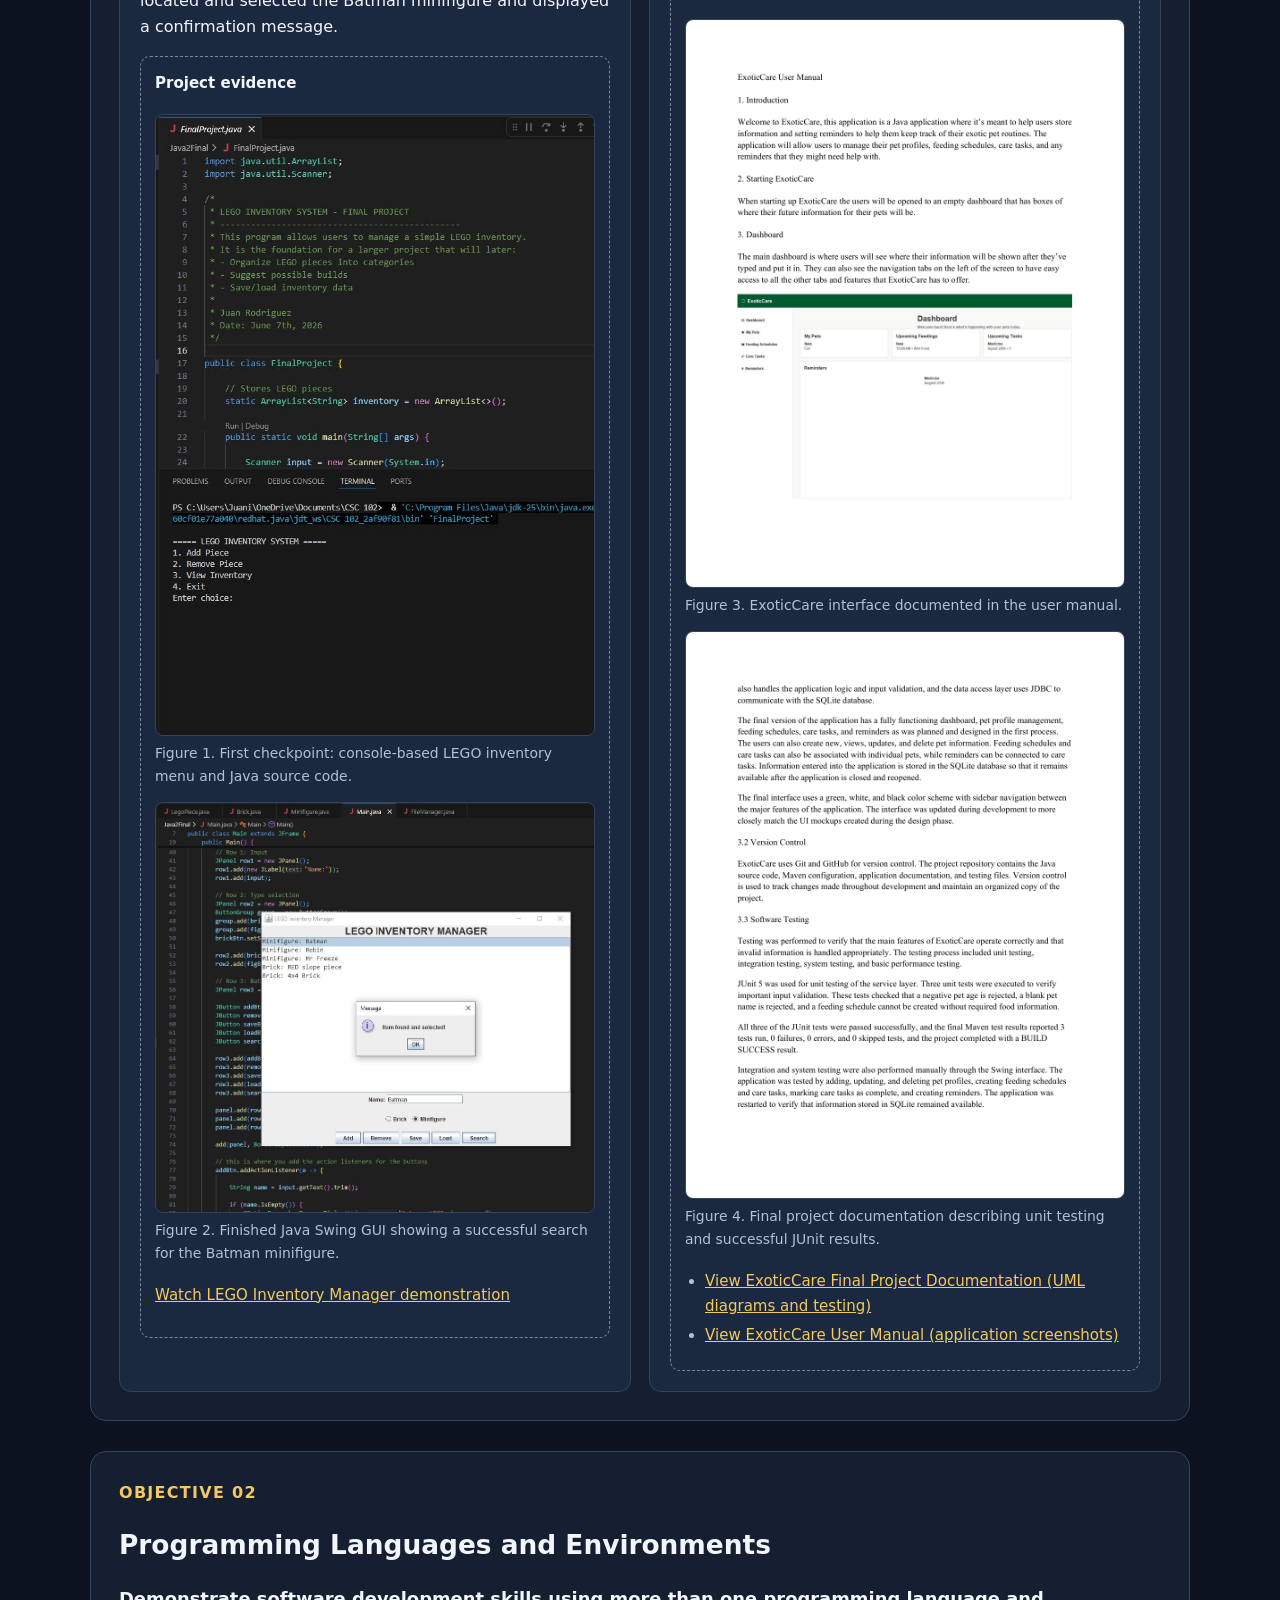
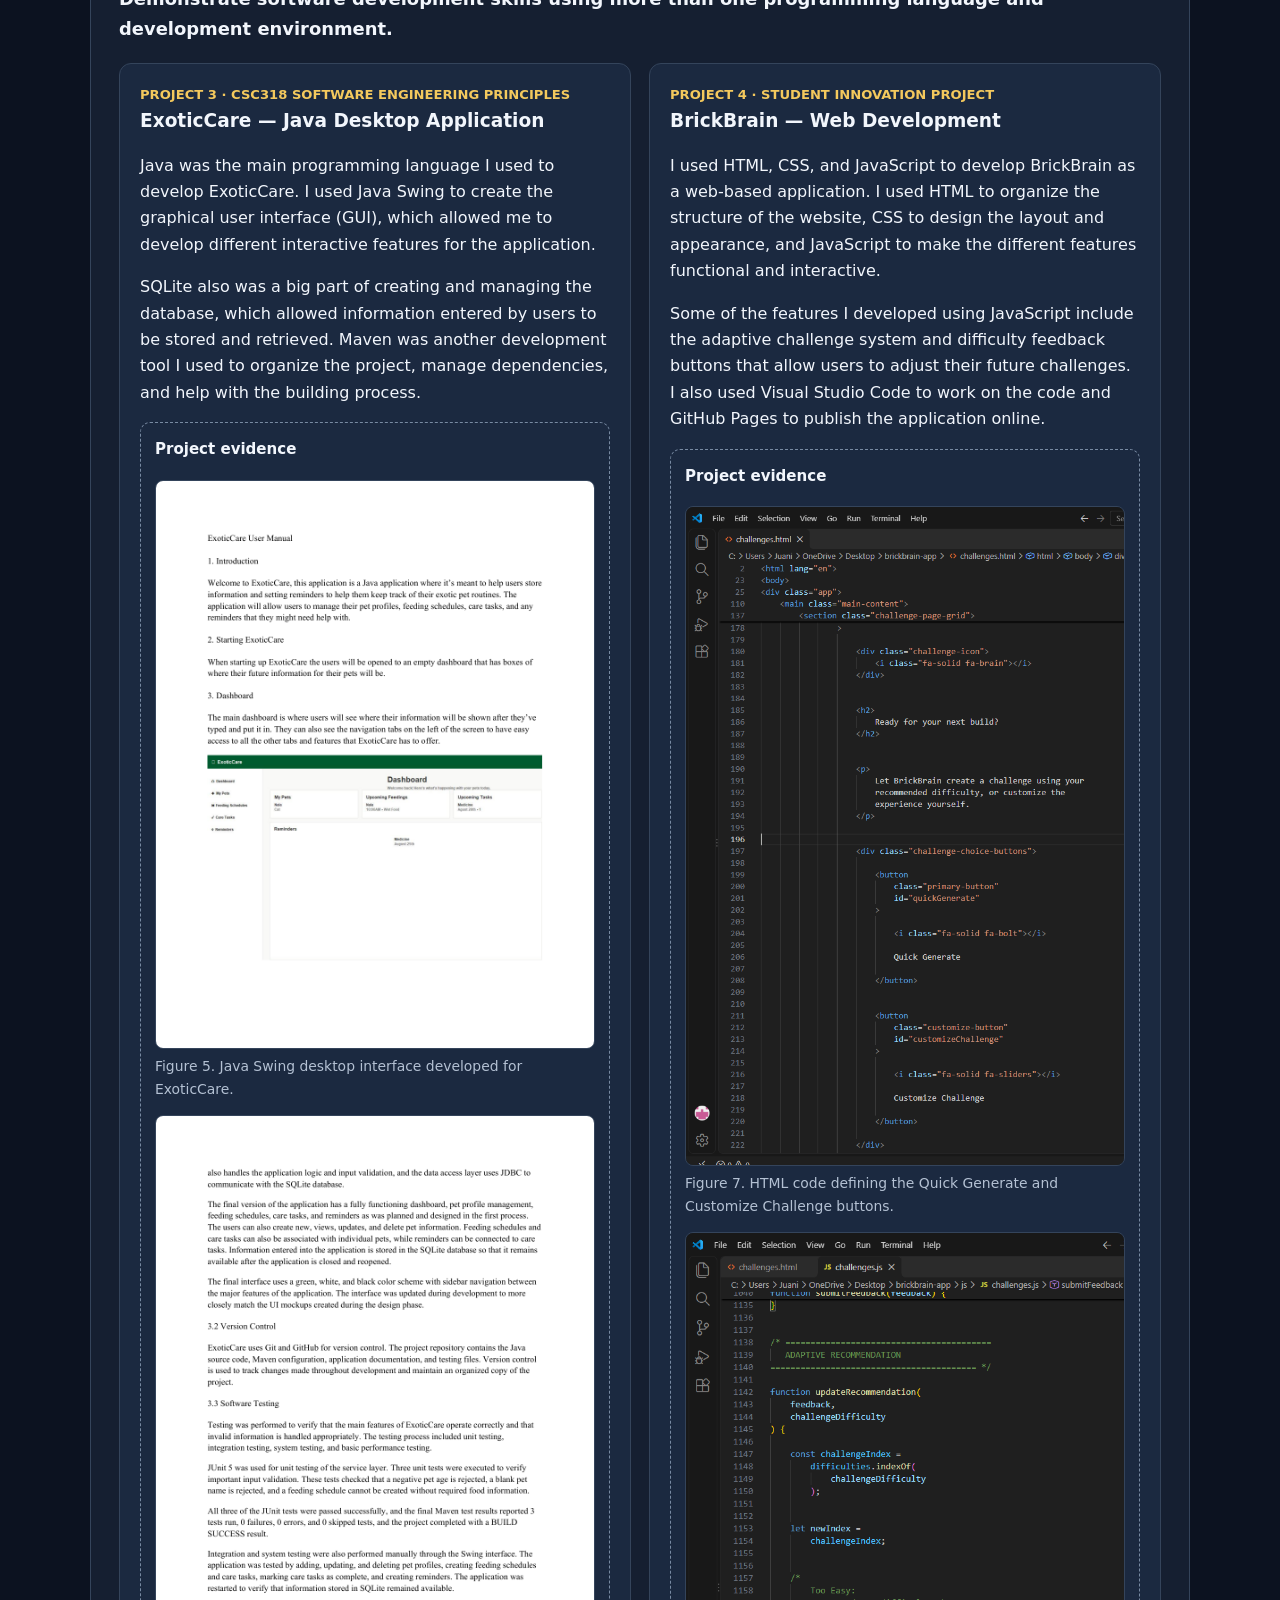
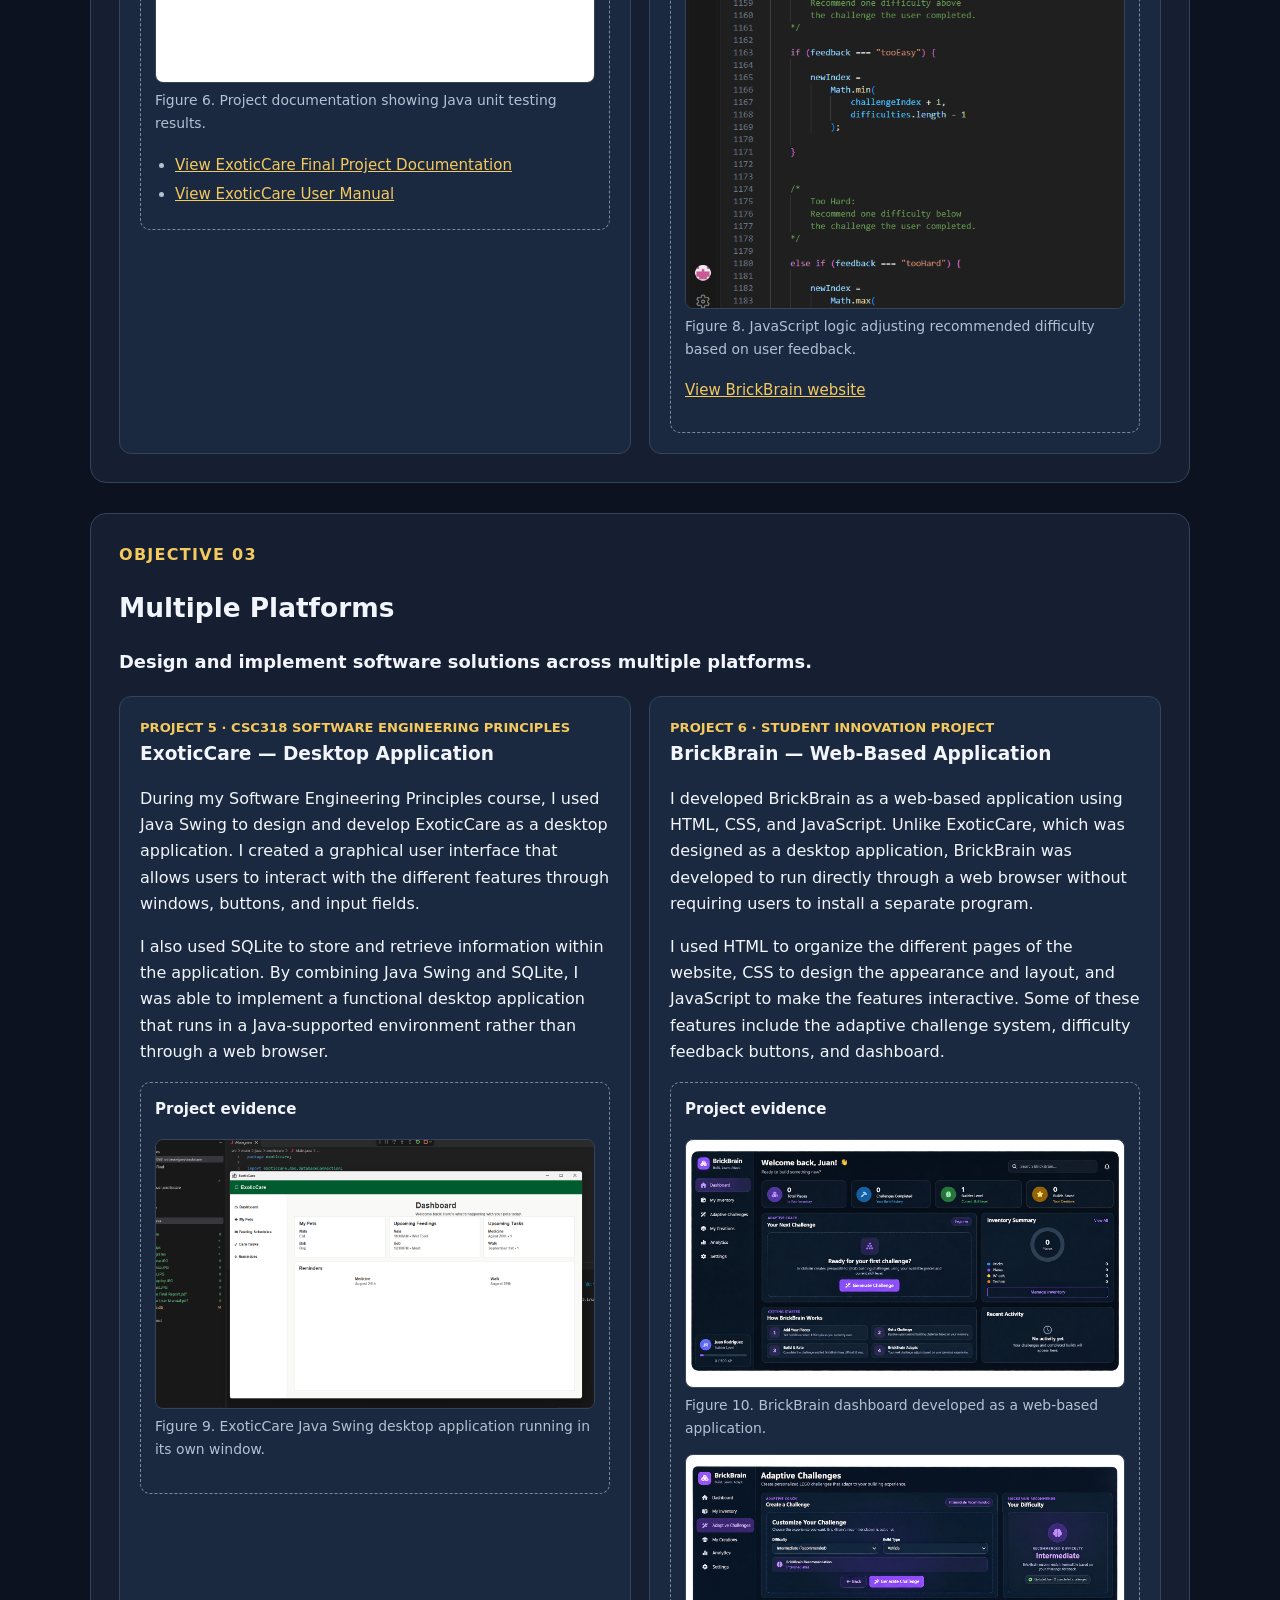
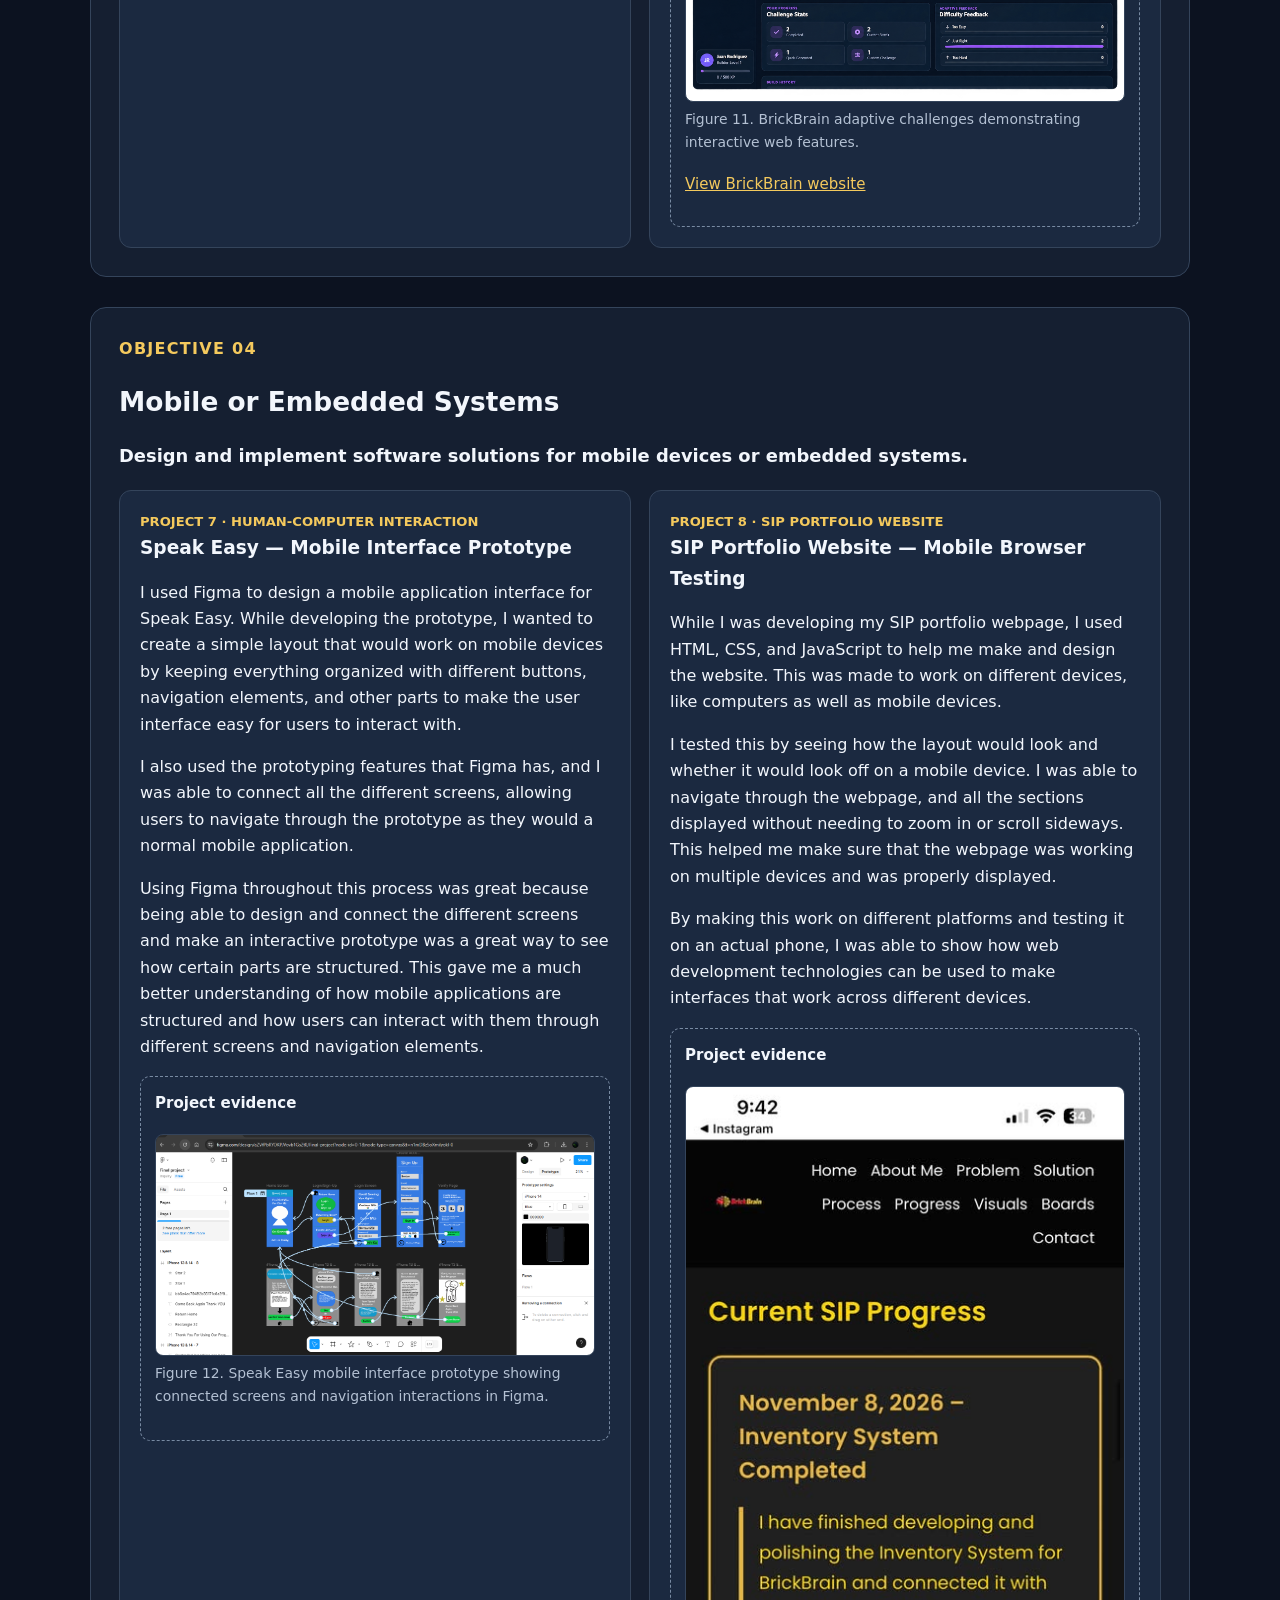
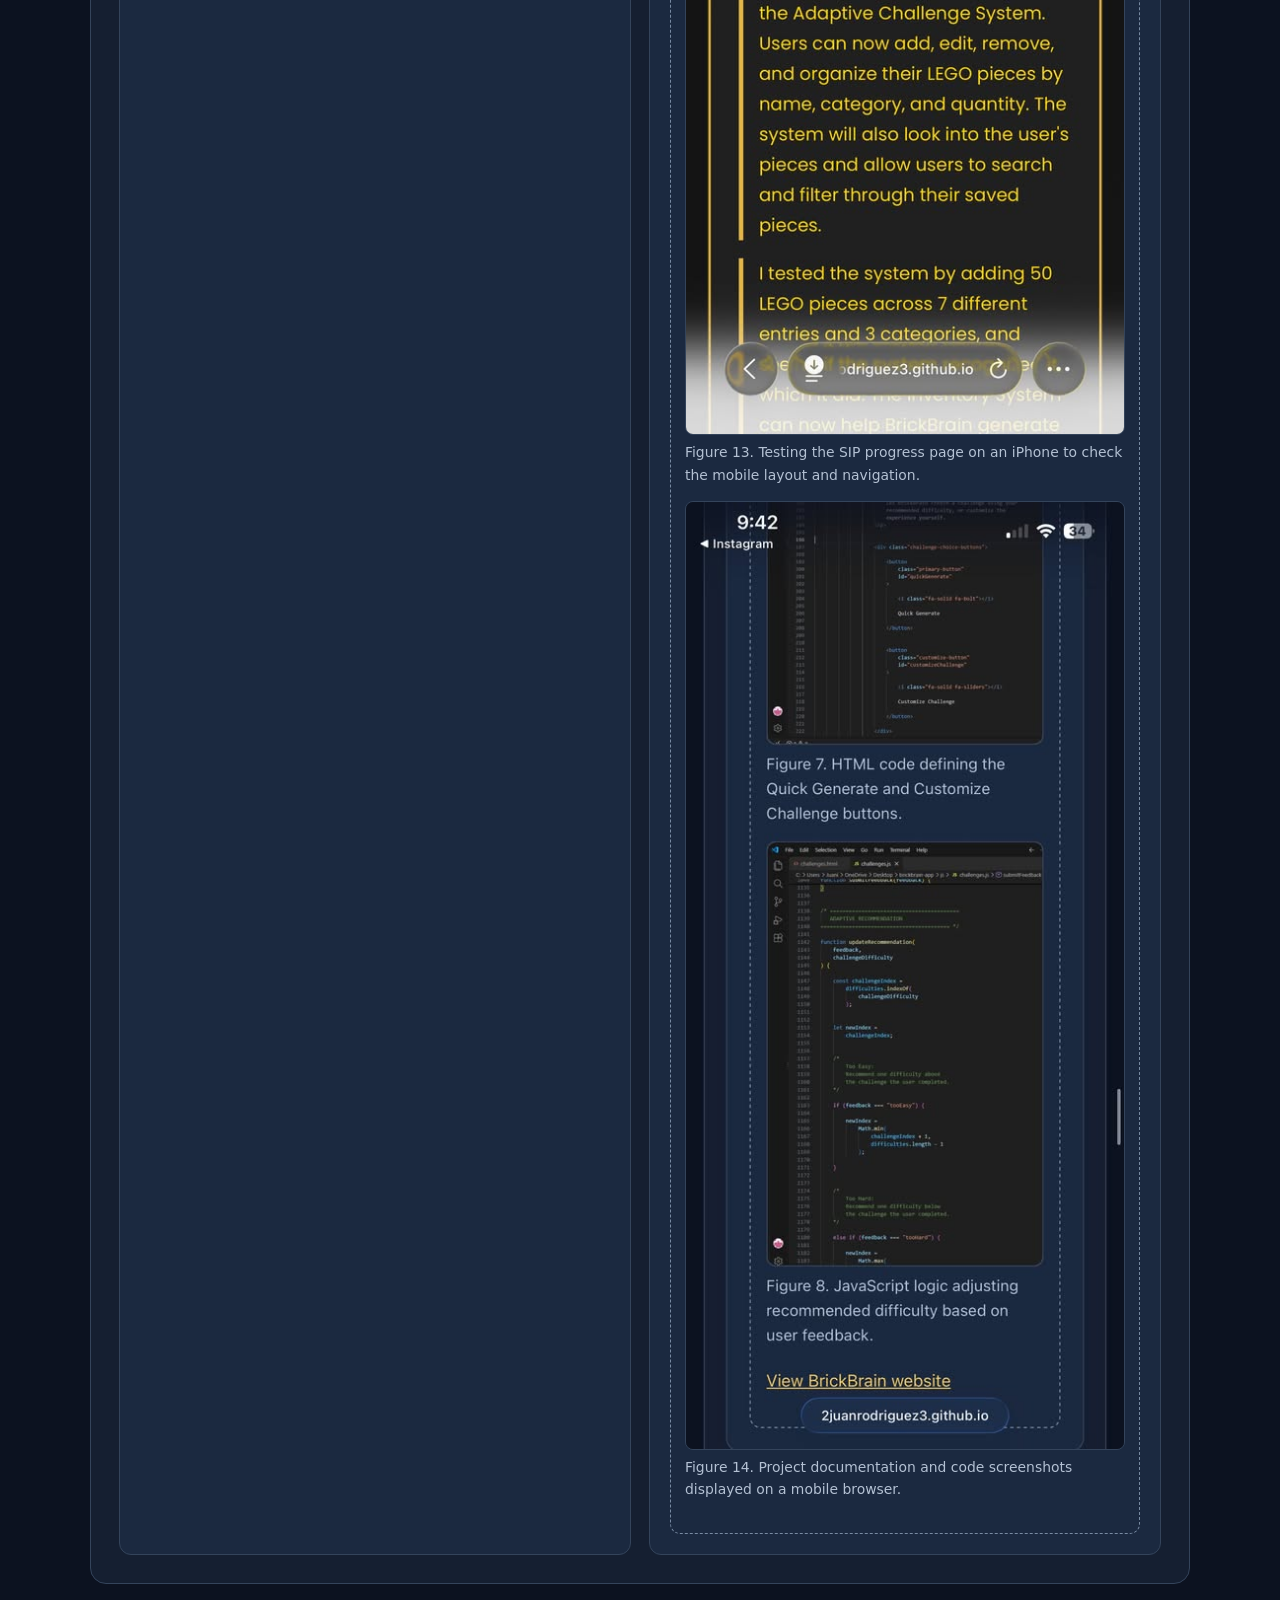
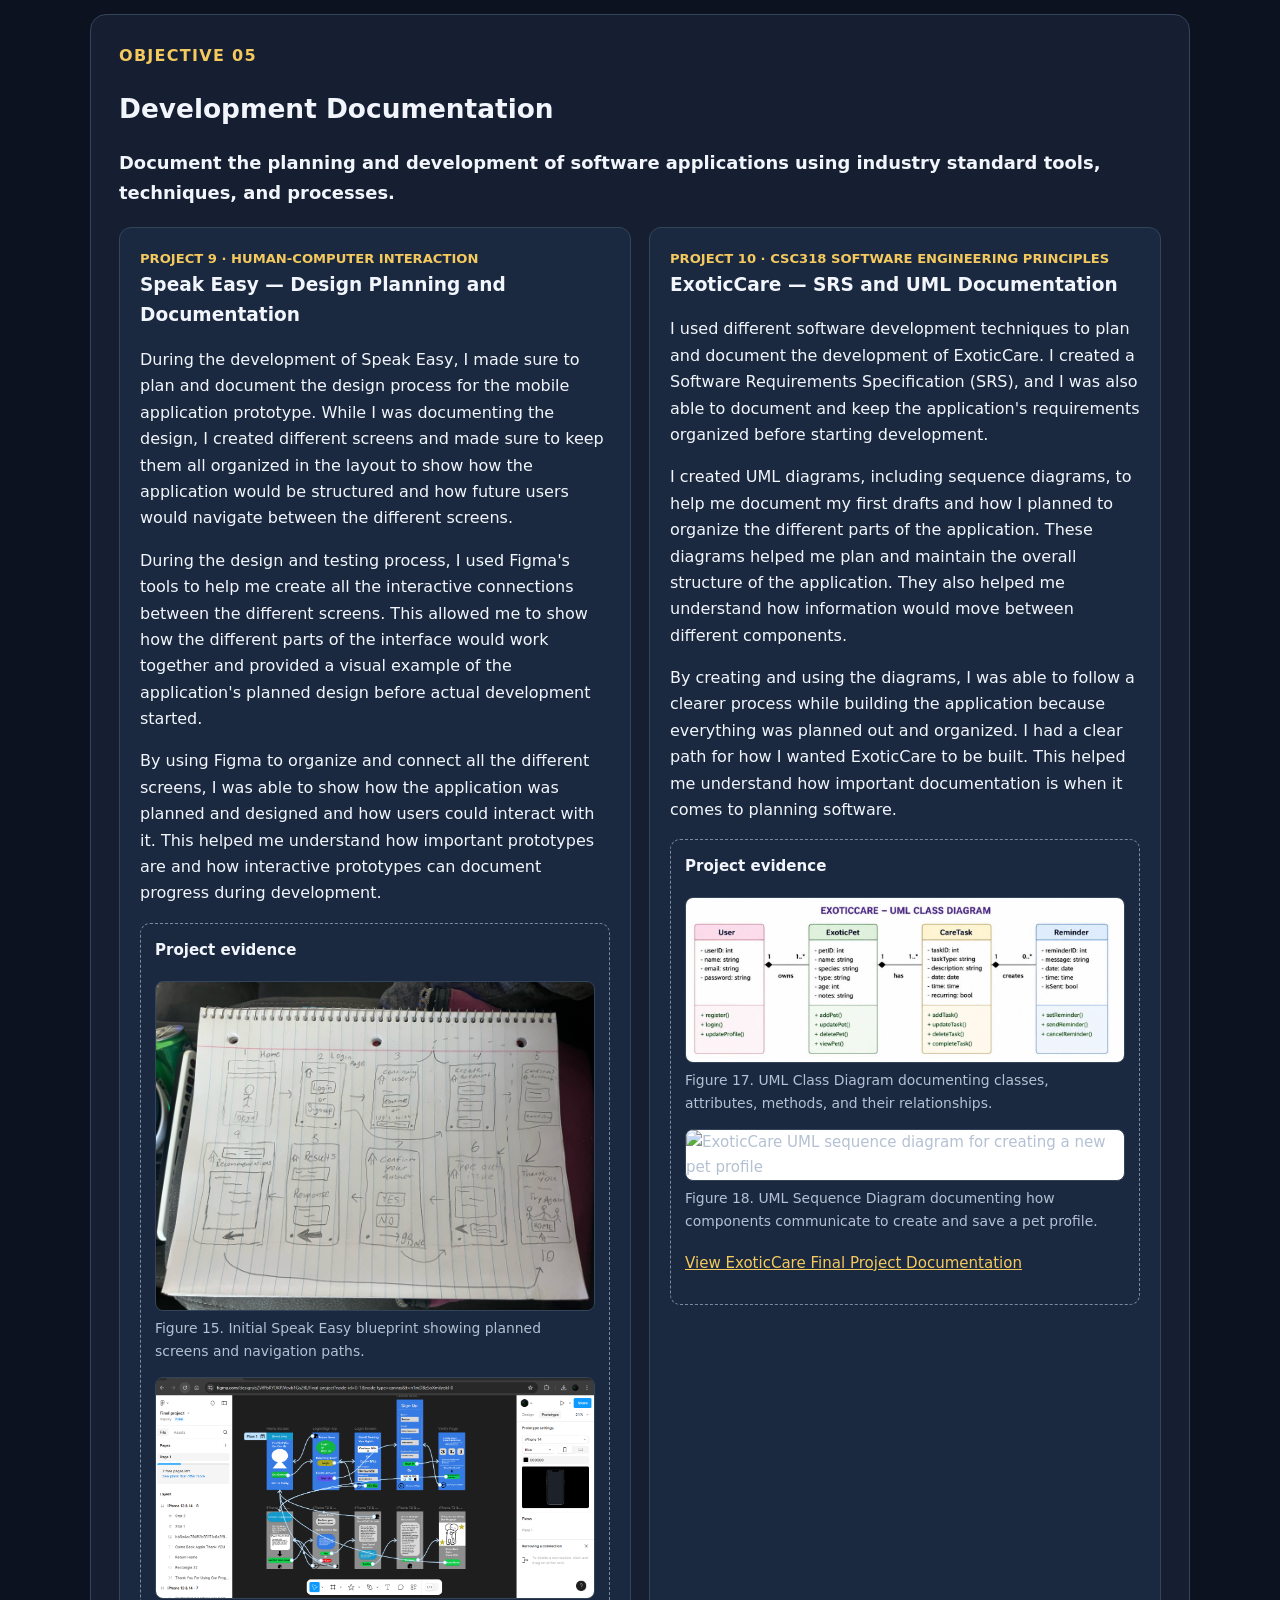
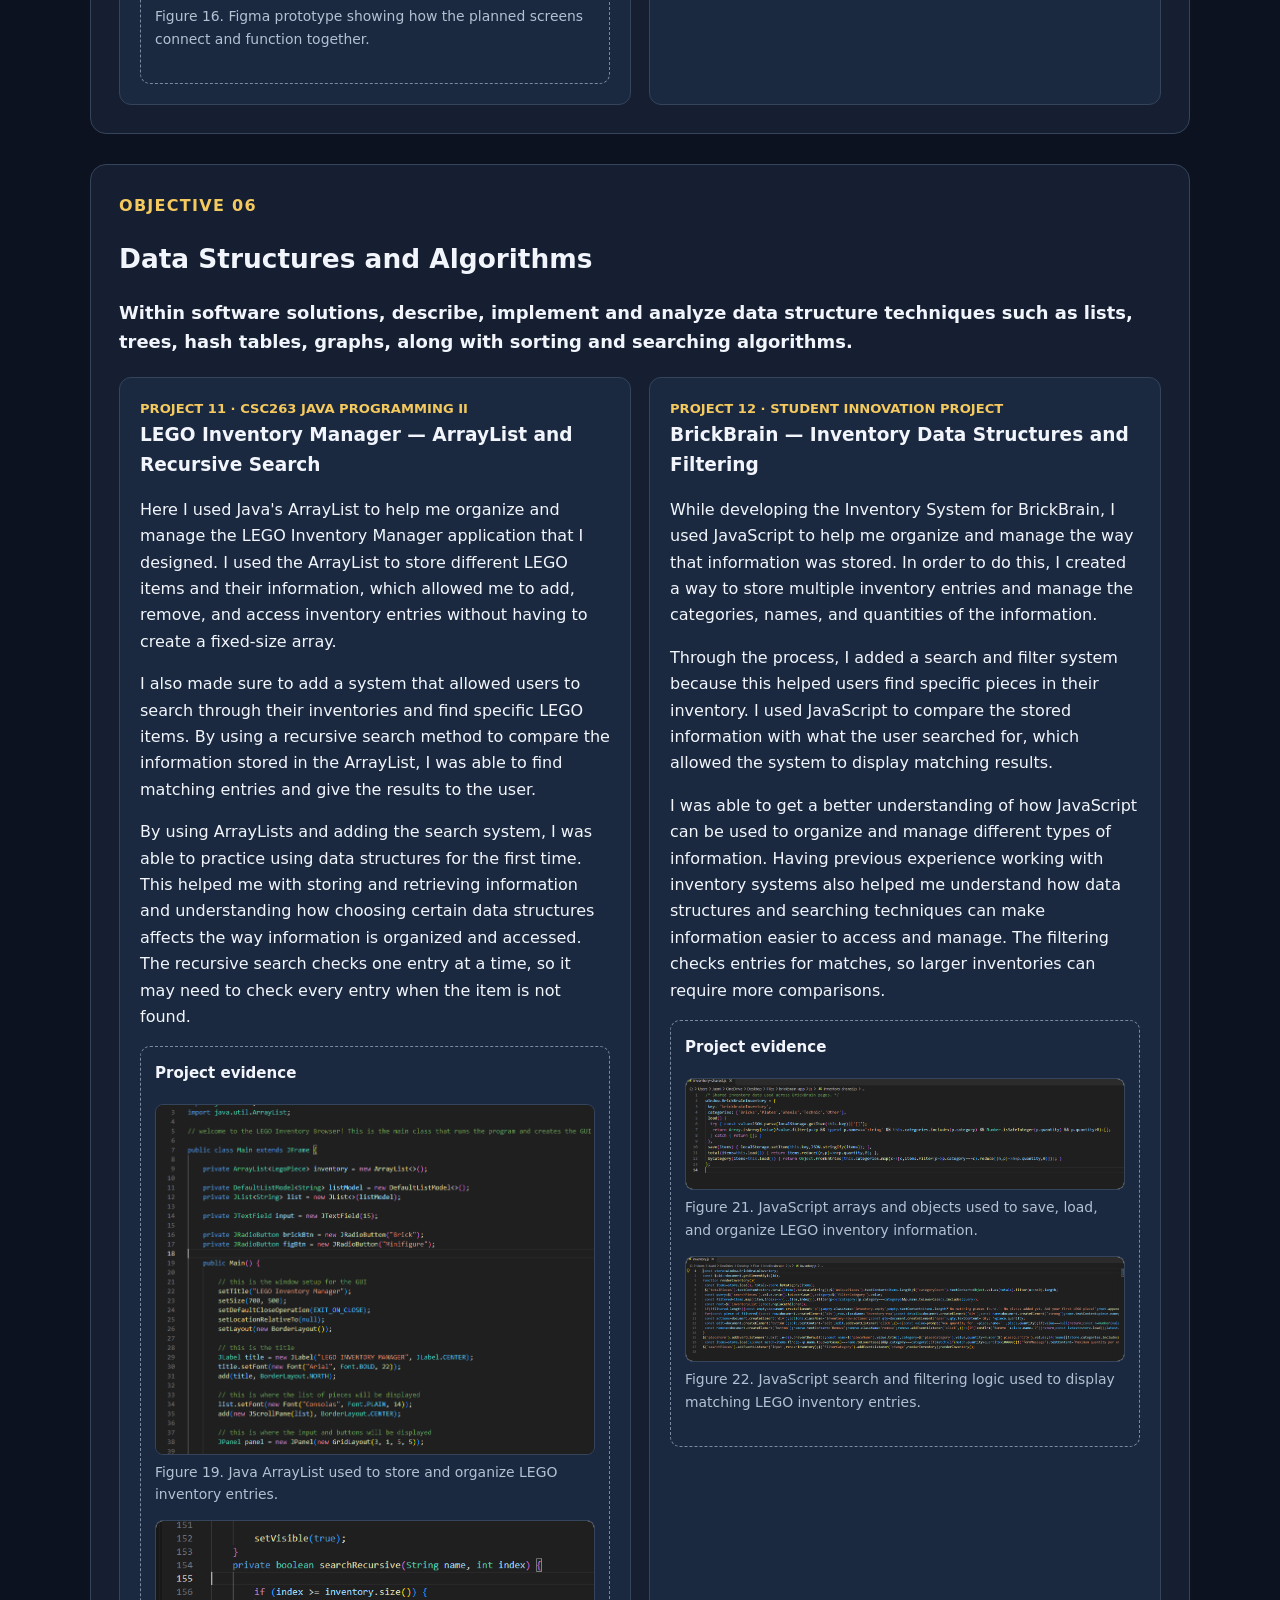
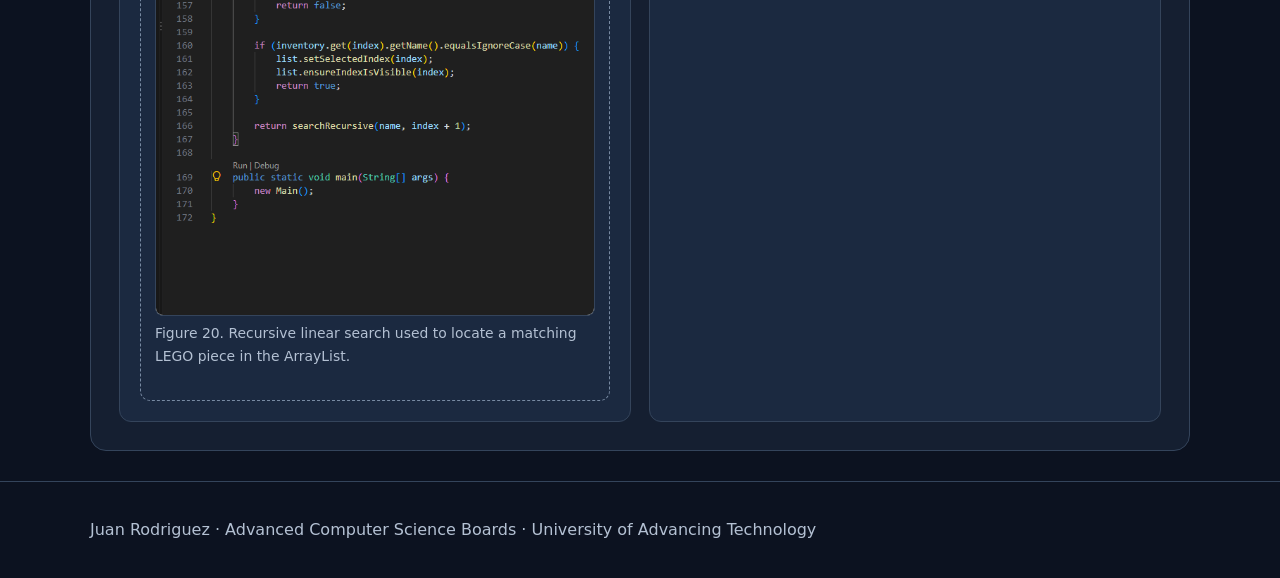
==== commit f518d7e0: "Add files via upload" ====
--- a/boards.html
+++ b/boards.html
@@ -59,10 +59,43 @@
 <article class="project"><div class="tag">Project 6 · Student Innovation Project</div><h3>BrickBrain — Web-Based Application</h3>
 <p>I developed BrickBrain as a web-based application using HTML, CSS, and JavaScript. Unlike ExoticCare, which was designed as a desktop application, BrickBrain was developed to run directly through a web browser without requiring users to install a separate program.</p>
 <p>I used HTML to organize the different pages of the website, CSS to design the appearance and layout, and JavaScript to make the features interactive. Some of these features include the adaptive challenge system, difficulty feedback buttons, and dashboard.</p>
-<div class="evidence"><strong>Project evidence</strong><div class="proof-gallery"><figure><img src="Dash.png" alt="BrickBrain web dashboard showing challenge generator, inventory summary, and navigation" loading="lazy"><figcaption>Figure 10. BrickBrain dashboard developed as a web-based application.</figcaption></figure><figure><img src="Challenge(4).png" alt="BrickBrain adaptive challenge web page showing difficulty recommendations, customization and feedback" loading="lazy"><figcaption>Figure 11. BrickBrain adaptive challenges demonstrating interactive web features.</figcaption></figure></div><p><a href="https://2juanrodriguez3.github.io/BrickBrain/" target="_blank" rel="noopener noreferrer">View BrickBrain website</a></p></div>
+<div class="evidence"><strong>Project evidence</strong><div class="proof-gallery"><figure><img src="Dash.png" alt="BrickBrain web dashboard showing challenge generator, inventory summary, and navigation" loading="lazy"><figcaption>Figure 10. BrickBrain dashboard developed as a web-based application.</figcaption></figure><figure><img src="1Challenge.png" alt="BrickBrain adaptive challenge web page showing difficulty recommendations, customization and feedback" loading="lazy"><figcaption>Figure 11. BrickBrain adaptive challenges demonstrating interactive web features.</figcaption></figure></div><p><a href="https://2juanrodriguez3.github.io/BrickBrain/" target="_blank" rel="noopener noreferrer">View BrickBrain website</a></p></div>
 </article></div></section>
- <section class="objective" id="objective-4"><div class="number">OBJECTIVE 04</div><h2>Mobile or Embedded Systems</h2><p class="statement">Design and implement software solutions for mobile devices or embedded systems.</p><div class="placeholder">Select completed projects that directly demonstrate mobile or embedded implementation; add evidence and explanations.</div></section>
- <section class="objective" id="objective-5"><div class="number">OBJECTIVE 05</div><h2>Development Documentation</h2><p class="statement">Document the planning and development of software applications using industry standard tools, techniques, and processes.</p><div class="placeholder">Next to complete: document how the ExoticCare SRS/UML and BrickBrain project documentation demonstrate this objective.</div></section>
- <section class="objective" id="objective-6"><div class="number">OBJECTIVE 06</div><h2>Data Structures and Algorithms</h2><p class="statement">Within software solutions, describe, implement and analyze data structure techniques such as lists, trees, hash tables, graphs, along with sorting and searching algorithms.</p><div class="placeholder">Identify specific implemented data structures and algorithms in completed code, then add technical explanations and evidence.</div></section>
+ <section class="objective" id="objective-4"><div class="number">OBJECTIVE 04</div><h2>Mobile or Embedded Systems</h2><p class="statement">Design and implement software solutions for mobile devices or embedded systems.</p><div class="projects">
+<article class="project"><div class="tag">Project 7 · Human-Computer Interaction</div><h3>Speak Easy — Mobile Interface Prototype</h3>
+<p>I used Figma to design a mobile application interface for Speak Easy. While developing the prototype, I wanted to create a simple layout that would work on mobile devices by keeping everything organized with different buttons, navigation elements, and other parts to make the user interface easy for users to interact with.</p>
+<p>I also used the prototyping features that Figma has, and I was able to connect all the different screens, allowing users to navigate through the prototype as they would a normal mobile application.</p>
+<p>Using Figma throughout this process was great because being able to design and connect the different screens and make an interactive prototype was a great way to see how certain parts are structured. This gave me a much better understanding of how mobile applications are structured and how users can interact with them through different screens and navigation elements.</p>
+<div class="evidence"><strong>Project evidence</strong><div class="proof-gallery"><figure><img src="Prototype.png" alt="Figma Speak Easy mobile screens with interactive prototype connections" loading="lazy"><figcaption>Figure 12. Speak Easy mobile interface prototype showing connected screens and navigation interactions in Figma.</figcaption></figure></div></div></article>
+<article class="project"><div class="tag">Project 8 · SIP Portfolio Website</div><h3>SIP Portfolio Website — Mobile Browser Testing</h3>
+<p>While I was developing my SIP portfolio webpage, I used HTML, CSS, and JavaScript to help me make and design the website. This was made to work on different devices, like computers as well as mobile devices.</p>
+<p>I tested this by seeing how the layout would look and whether it would look off on a mobile device. I was able to navigate through the webpage, and all the sections displayed without needing to zoom in or scroll sideways. This helped me make sure that the webpage was working on multiple devices and was properly displayed.</p>
+<p>By making this work on different platforms and testing it on an actual phone, I was able to show how web development technologies can be used to make interfaces that work across different devices.</p>
+<div class="evidence"><strong>Project evidence</strong><div class="proof-gallery"><figure><img src="Test2.jpg" alt="SIP portfolio progress page displayed on an iPhone" loading="lazy"><figcaption>Figure 13. Testing the SIP progress page on an iPhone to check the mobile layout and navigation.</figcaption></figure><figure><img src="Test1.jpg" alt="SIP portfolio code documentation displayed on an iPhone" loading="lazy"><figcaption>Figure 14. Project documentation and code screenshots displayed on a mobile browser.</figcaption></figure></div></div></article>
+</div></section>
+ <section class="objective" id="objective-5"><div class="number">OBJECTIVE 05</div><h2>Development Documentation</h2><p class="statement">Document the planning and development of software applications using industry standard tools, techniques, and processes.</p><div class="projects">
+<article class="project"><div class="tag">Project 9 · Human-Computer Interaction</div><h3>Speak Easy — Design Planning and Documentation</h3>
+<p>During the development of Speak Easy, I made sure to plan and document the design process for the mobile application prototype. While I was documenting the design, I created different screens and made sure to keep them all organized in the layout to show how the application would be structured and how future users would navigate between the different screens.</p>
+<p>During the design and testing process, I used Figma's tools to help me create all the interactive connections between the different screens. This allowed me to show how the different parts of the interface would work together and provided a visual example of the application's planned design before actual development started.</p>
+<p>By using Figma to organize and connect all the different screens, I was able to show how the application was planned and designed and how users could interact with it. This helped me understand how important prototypes are and how interactive prototypes can document progress during development.</p>
+<div class="evidence"><strong>Project evidence</strong><div class="proof-gallery"><figure><img src="BluePrint.jpg" alt="Hand-drawn Speak Easy mobile app wireframes and navigation flow" loading="lazy"><figcaption>Figure 15. Initial Speak Easy blueprint showing planned screens and navigation paths.</figcaption></figure><figure><img src="Prototype.png" alt="Figma prototype showing Speak Easy screen connections" loading="lazy"><figcaption>Figure 16. Figma prototype showing how the planned screens connect and function together.</figcaption></figure></div></div></article>
+<article class="project"><div class="tag">Project 10 · CSC318 Software Engineering Principles</div><h3>ExoticCare — SRS and UML Documentation</h3>
+<p>I used different software development techniques to plan and document the development of ExoticCare. I created a Software Requirements Specification (SRS), and I was also able to document and keep the application's requirements organized before starting development.</p>
+<p>I created UML diagrams, including sequence diagrams, to help me document my first drafts and how I planned to organize the different parts of the application. These diagrams helped me plan and maintain the overall structure of the application. They also helped me understand how information would move between different components.</p>
+<p>By creating and using the diagrams, I was able to follow a clearer process while building the application because everything was planned out and organized. I had a clear path for how I wanted ExoticCare to be built. This helped me understand how important documentation is when it comes to planning software.</p>
+<div class="evidence"><strong>Project evidence</strong><div class="proof-gallery"><figure><img src="UML Class.JPG" alt="ExoticCare UML class diagram with User, ExoticPet, CareTask and Reminder classes" loading="lazy"><figcaption>Figure 17. UML Class Diagram documenting classes, attributes, methods, and their relationships.</figcaption></figure><figure><img src="#Sequence.JPG" alt="ExoticCare UML sequence diagram for creating a new pet profile" loading="lazy"><figcaption>Figure 18. UML Sequence Diagram documenting how components communicate to create and save a pet profile.</figcaption></figure></div><p><a href="ExoticCare-Final-Report.pdf" target="_blank" rel="noopener noreferrer">View ExoticCare Final Project Documentation</a></p></div></article>
+</div></section>
+ <section class="objective" id="objective-6"><div class="number">OBJECTIVE 06</div><h2>Data Structures and Algorithms</h2><p class="statement">Within software solutions, describe, implement and analyze data structure techniques such as lists, trees, hash tables, graphs, along with sorting and searching algorithms.</p><div class="projects">
+<article class="project"><div class="tag">Project 11 · CSC263 Java Programming II</div><h3>LEGO Inventory Manager — ArrayList and Recursive Search</h3>
+<p>Here I used Java's ArrayList to help me organize and manage the LEGO Inventory Manager application that I designed. I used the ArrayList to store different LEGO items and their information, which allowed me to add, remove, and access inventory entries without having to create a fixed-size array.</p>
+<p>I also made sure to add a system that allowed users to search through their inventories and find specific LEGO items. By using a recursive search method to compare the information stored in the ArrayList, I was able to find matching entries and give the results to the user.</p>
+<p>By using ArrayLists and adding the search system, I was able to practice using data structures for the first time. This helped me with storing and retrieving information and understanding how choosing certain data structures affects the way information is organized and accessed. The recursive search checks one entry at a time, so it may need to check every entry when the item is not found.</p>
+<div class="evidence"><strong>Project evidence</strong><div class="proof-gallery"><figure><img src="1Array.png" alt="Java code declaring an ArrayList of LegoPiece objects" loading="lazy"><figcaption>Figure 19. Java ArrayList used to store and organize LEGO inventory entries.</figcaption></figure><figure><img src="2Array.png" alt="Java recursive search method checking inventory item names" loading="lazy"><figcaption>Figure 20. Recursive linear search used to locate a matching LEGO piece in the ArrayList.</figcaption></figure></div></div></article>
+<article class="project"><div class="tag">Project 12 · Student Innovation Project</div><h3>BrickBrain — Inventory Data Structures and Filtering</h3>
+<p>While developing the Inventory System for BrickBrain, I used JavaScript to help me organize and manage the way that information was stored. In order to do this, I created a way to store multiple inventory entries and manage the categories, names, and quantities of the information.</p>
+<p>Through the process, I added a search and filter system because this helped users find specific pieces in their inventory. I used JavaScript to compare the stored information with what the user searched for, which allowed the system to display matching results.</p>
+<p>I was able to get a better understanding of how JavaScript can be used to organize and manage different types of information. Having previous experience working with inventory systems also helped me understand how data structures and searching techniques can make information easier to access and manage. The filtering checks entries for matches, so larger inventories can require more comparisons.</p>
+<div class="evidence"><strong>Project evidence</strong><div class="proof-gallery"><figure><img src="1Inve.png" alt="JavaScript BrickBrainInventory object with localStorage, arrays and category calculations" loading="lazy"><figcaption>Figure 21. JavaScript arrays and objects used to save, load, and organize LEGO inventory information.</figcaption></figure><figure><img src="2Inve.png" alt="JavaScript renderInventory function with search and category filtering" loading="lazy"><figcaption>Figure 22. JavaScript search and filtering logic used to display matching LEGO inventory entries.</figcaption></figure></div></div></article>
+</div></section>
 </main><footer><div class="wrap">Juan Rodriguez · Advanced Computer Science Boards · University of Advancing Technology</div></footer>
-</body></html>
+</body></html>
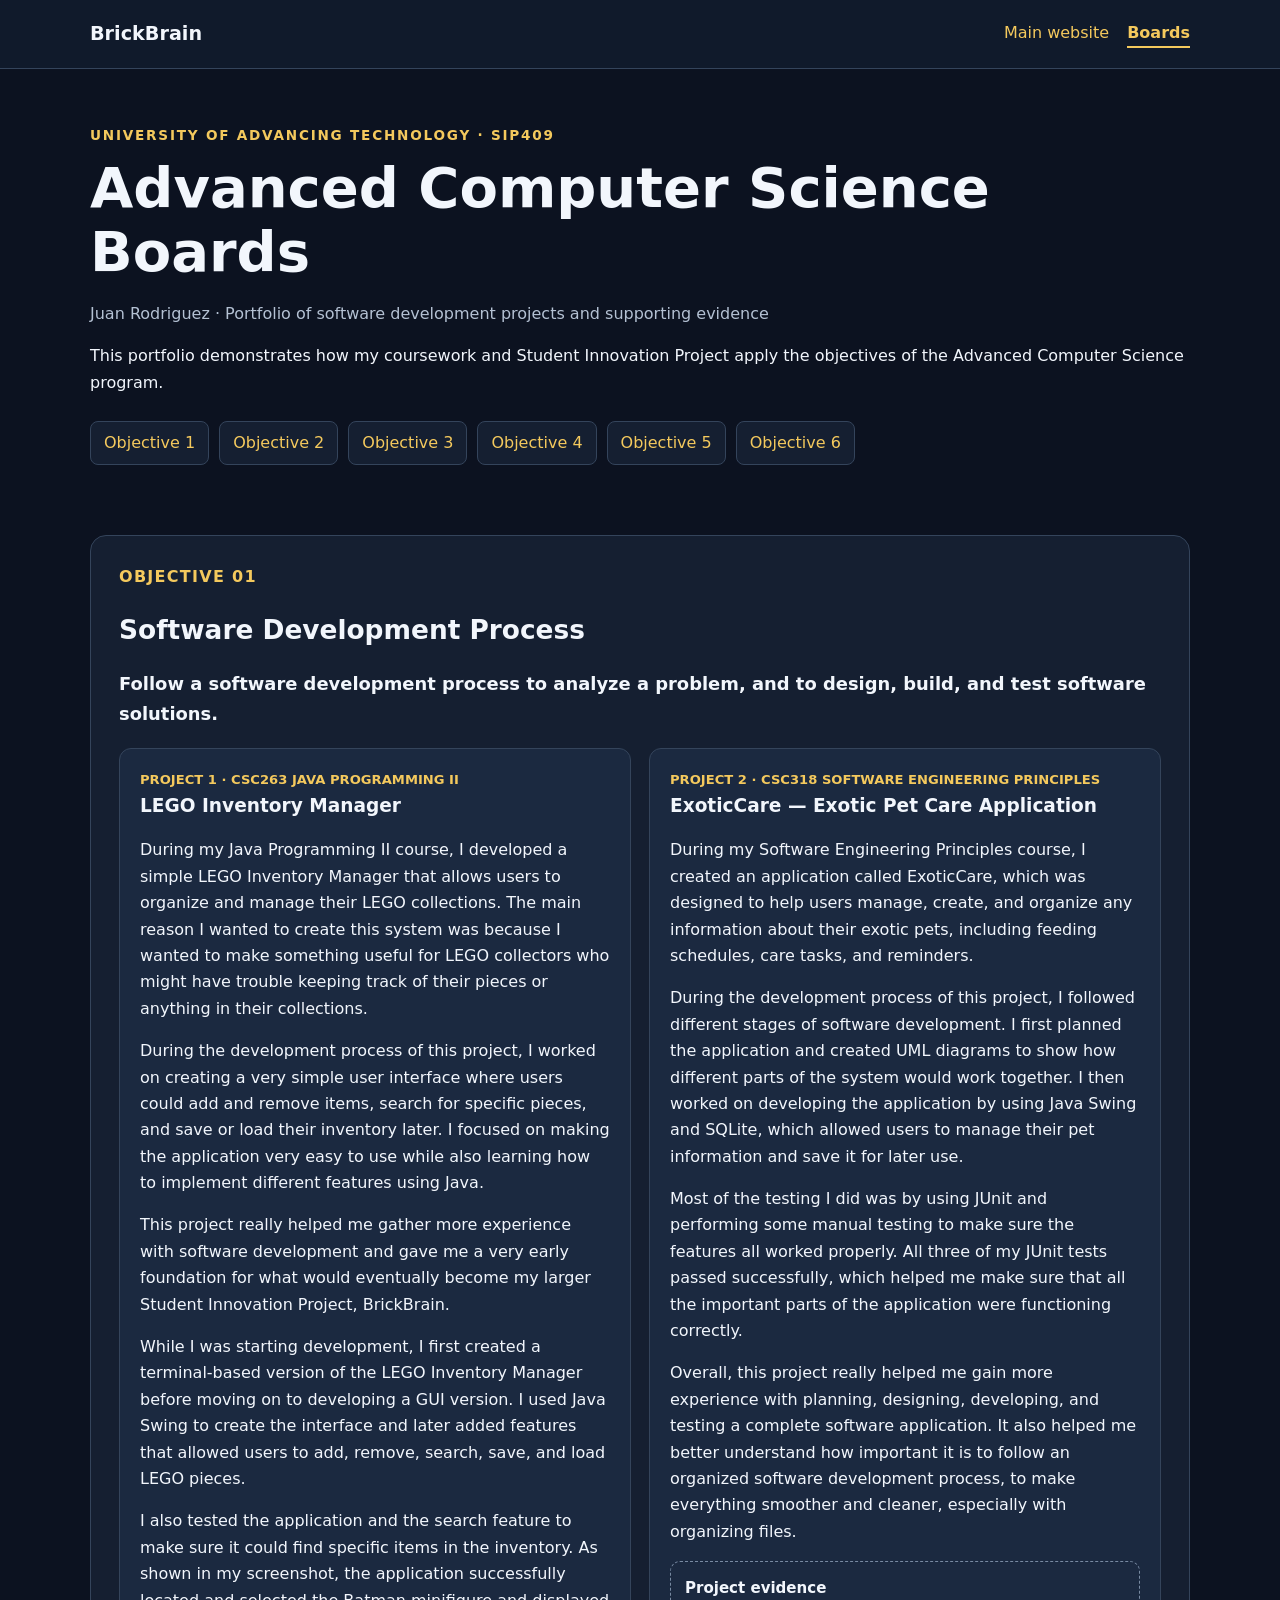
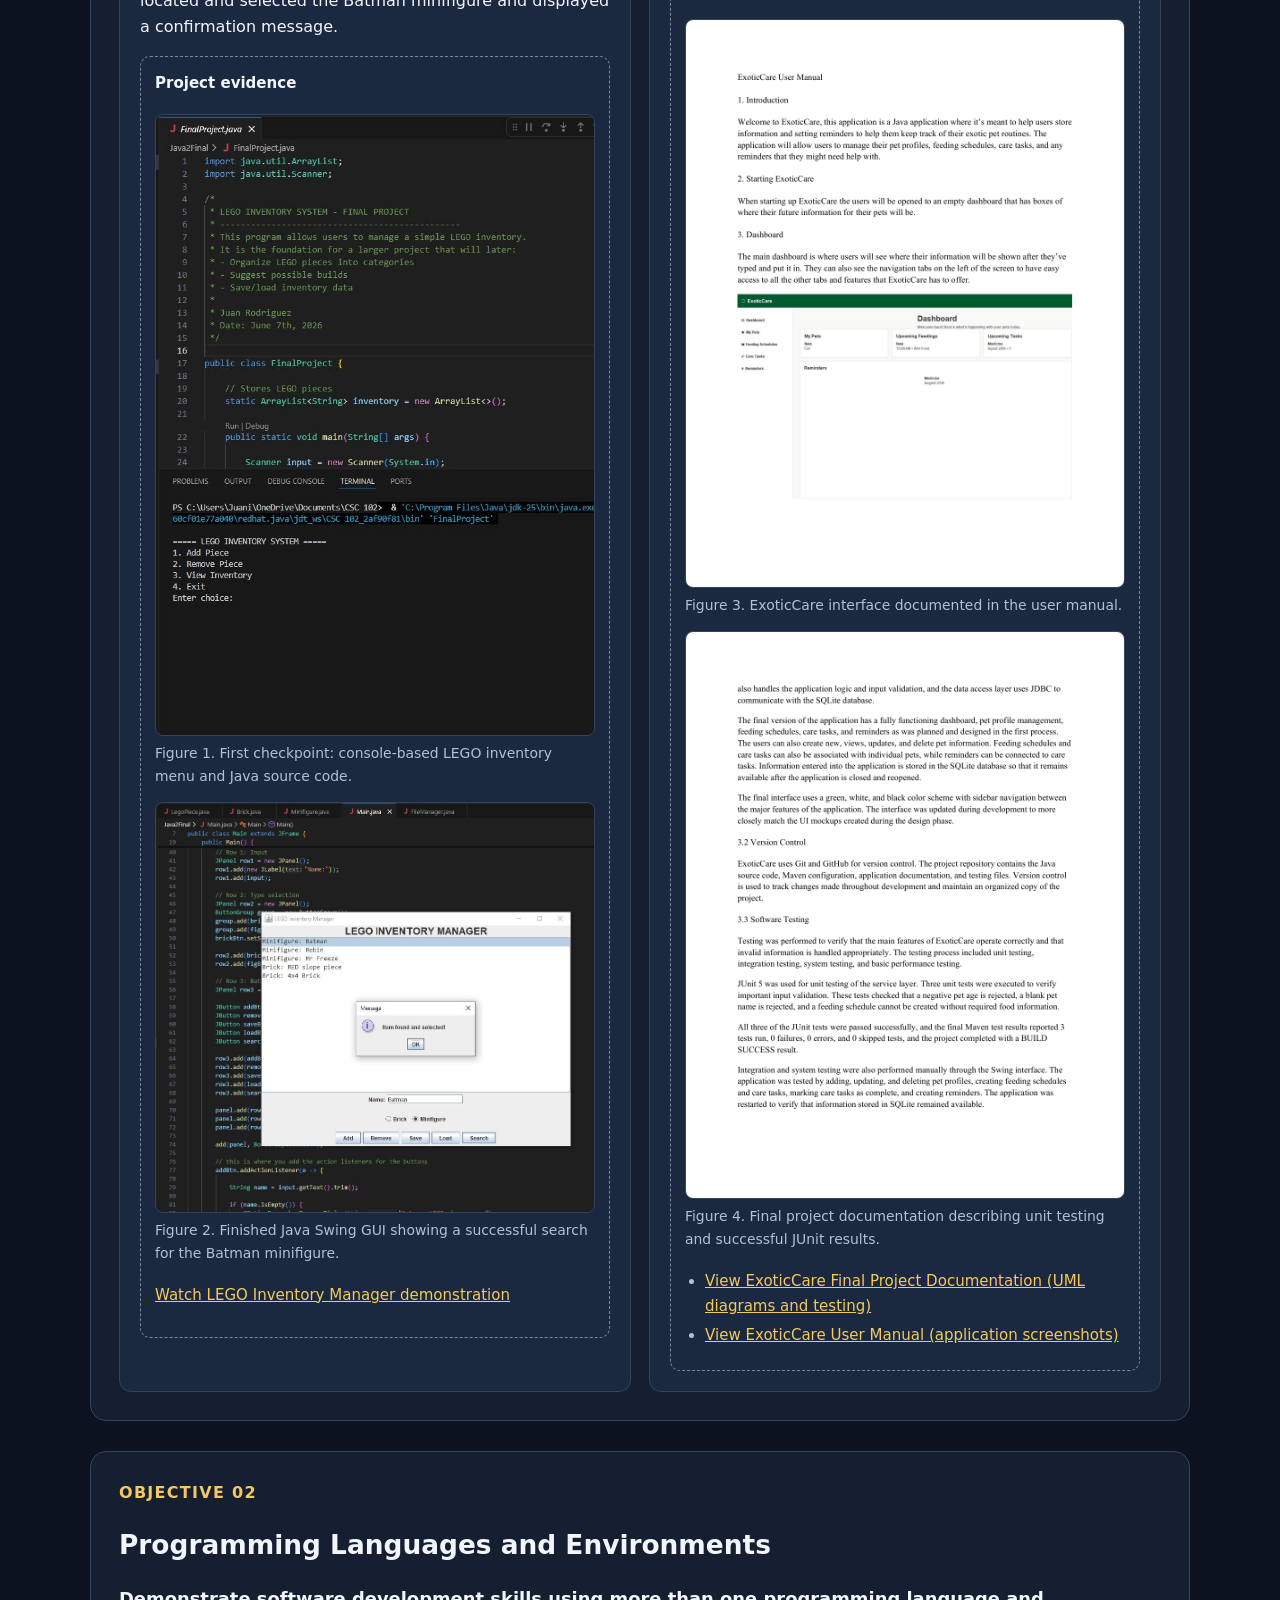
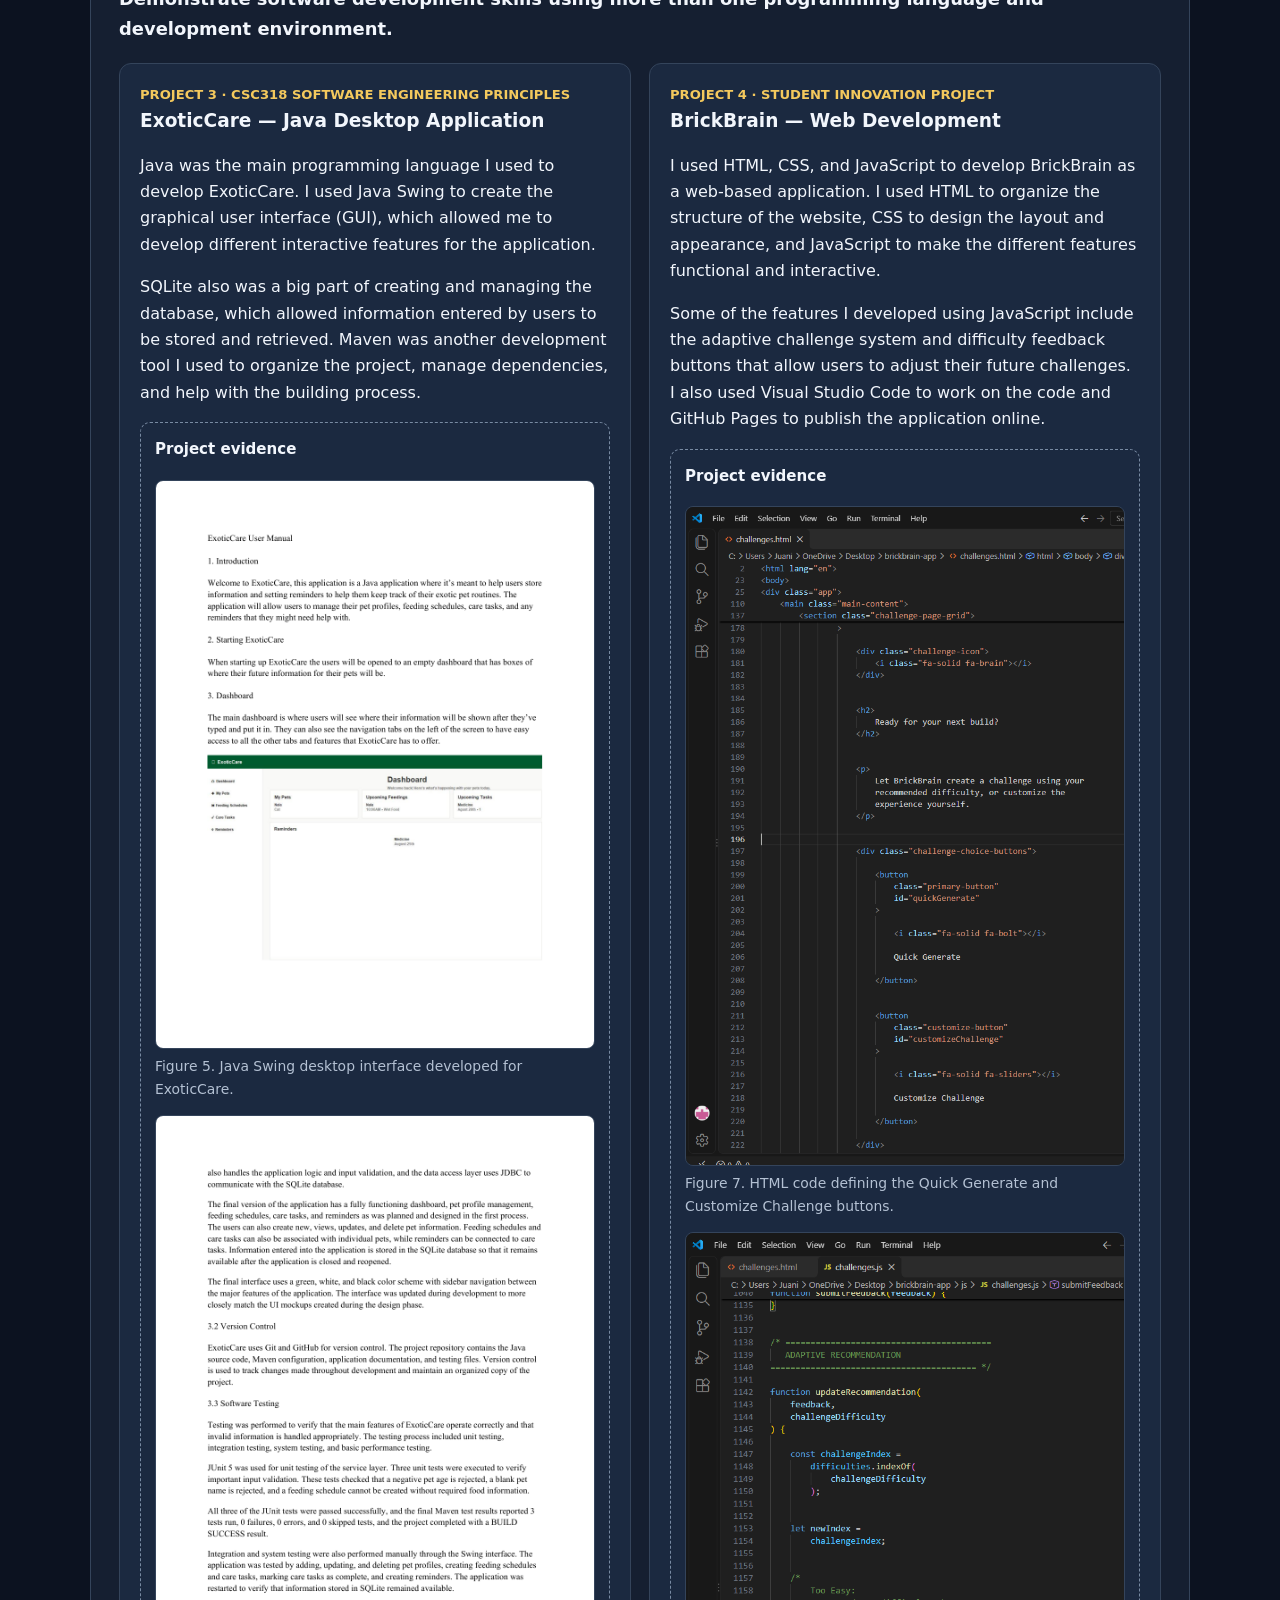
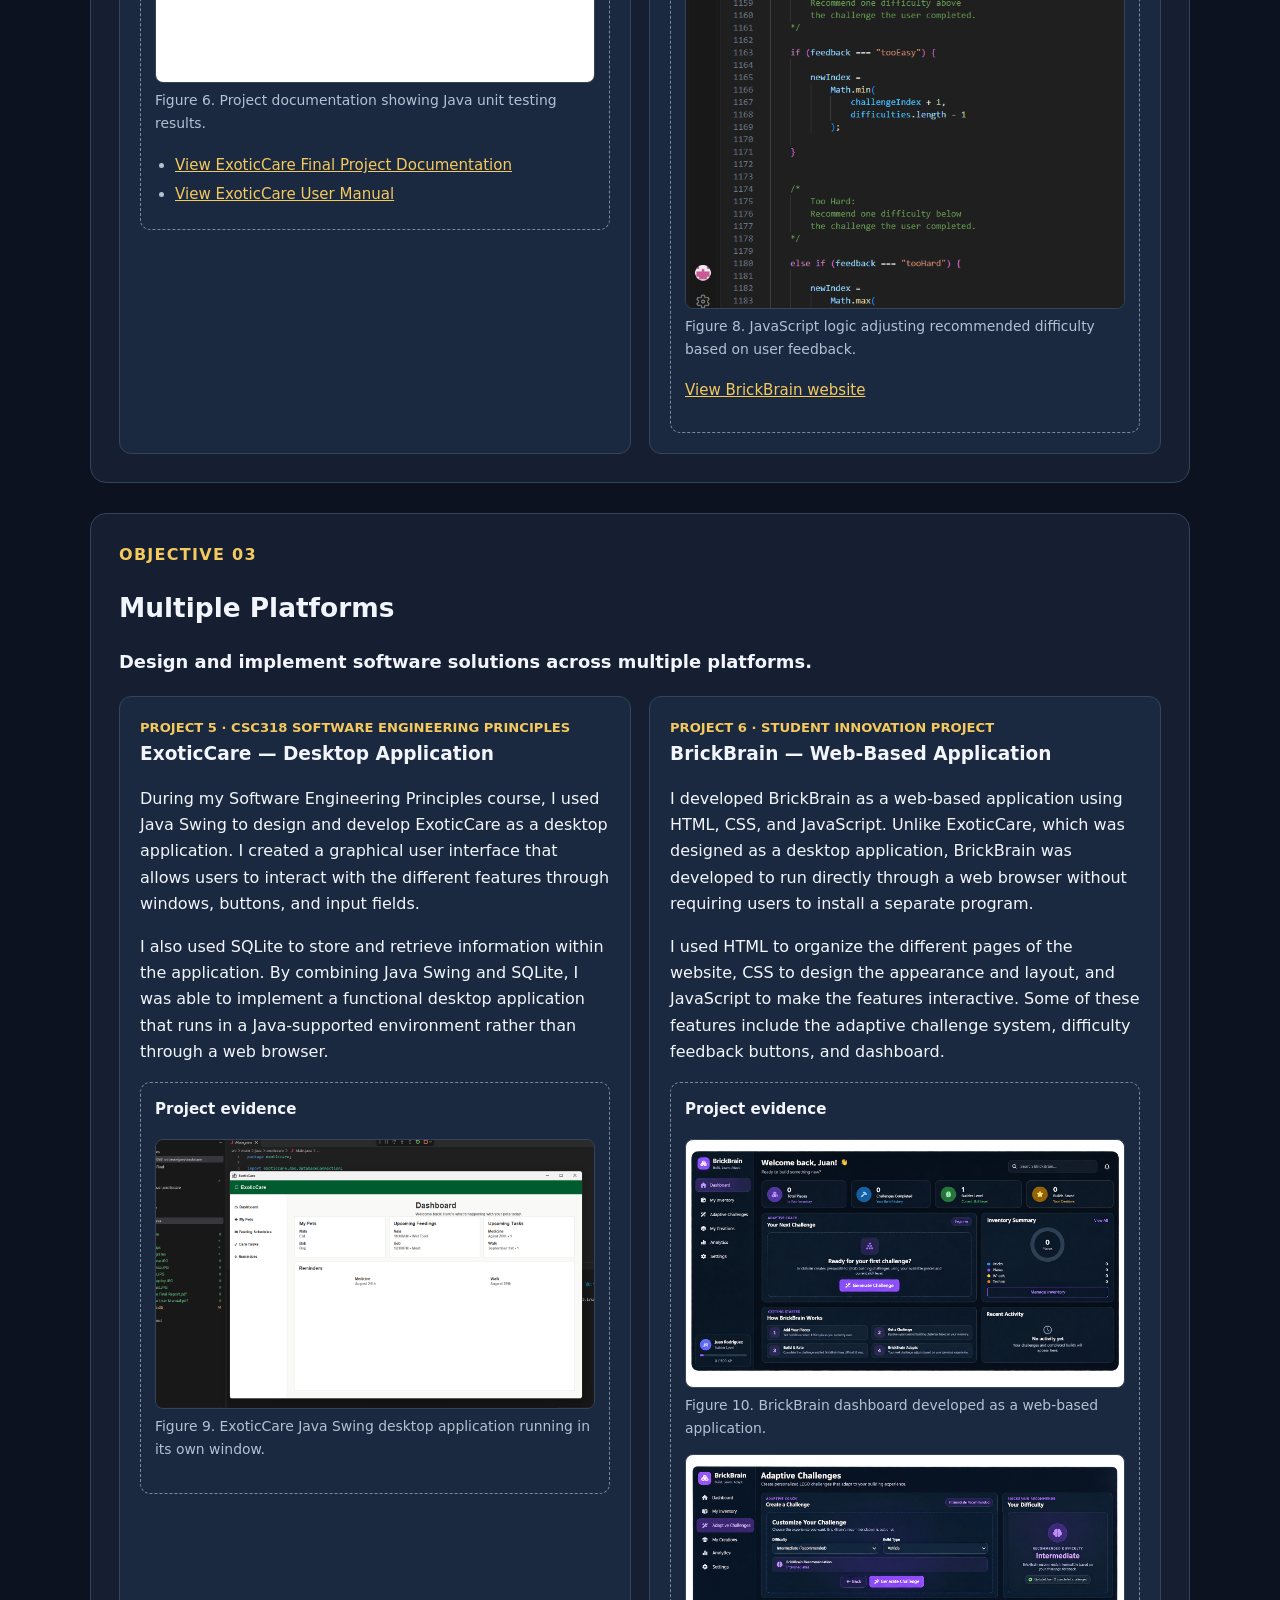
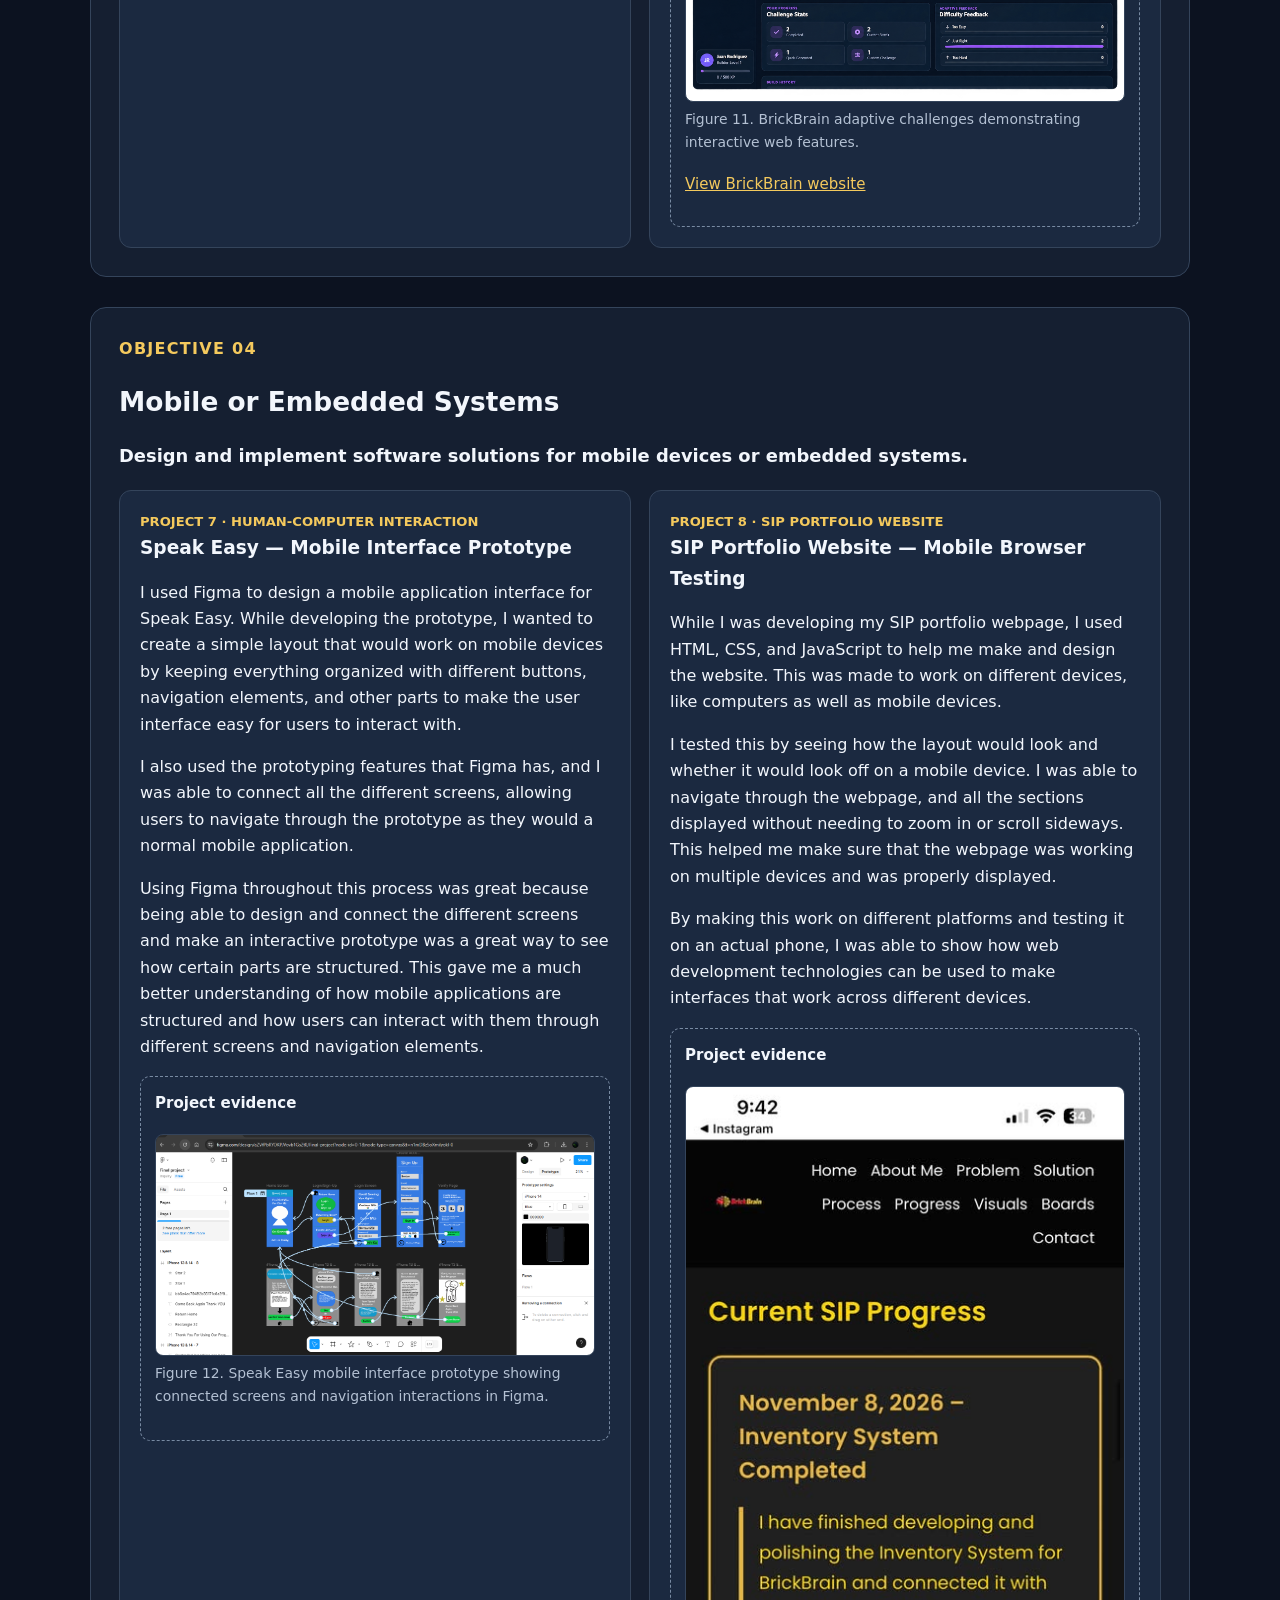
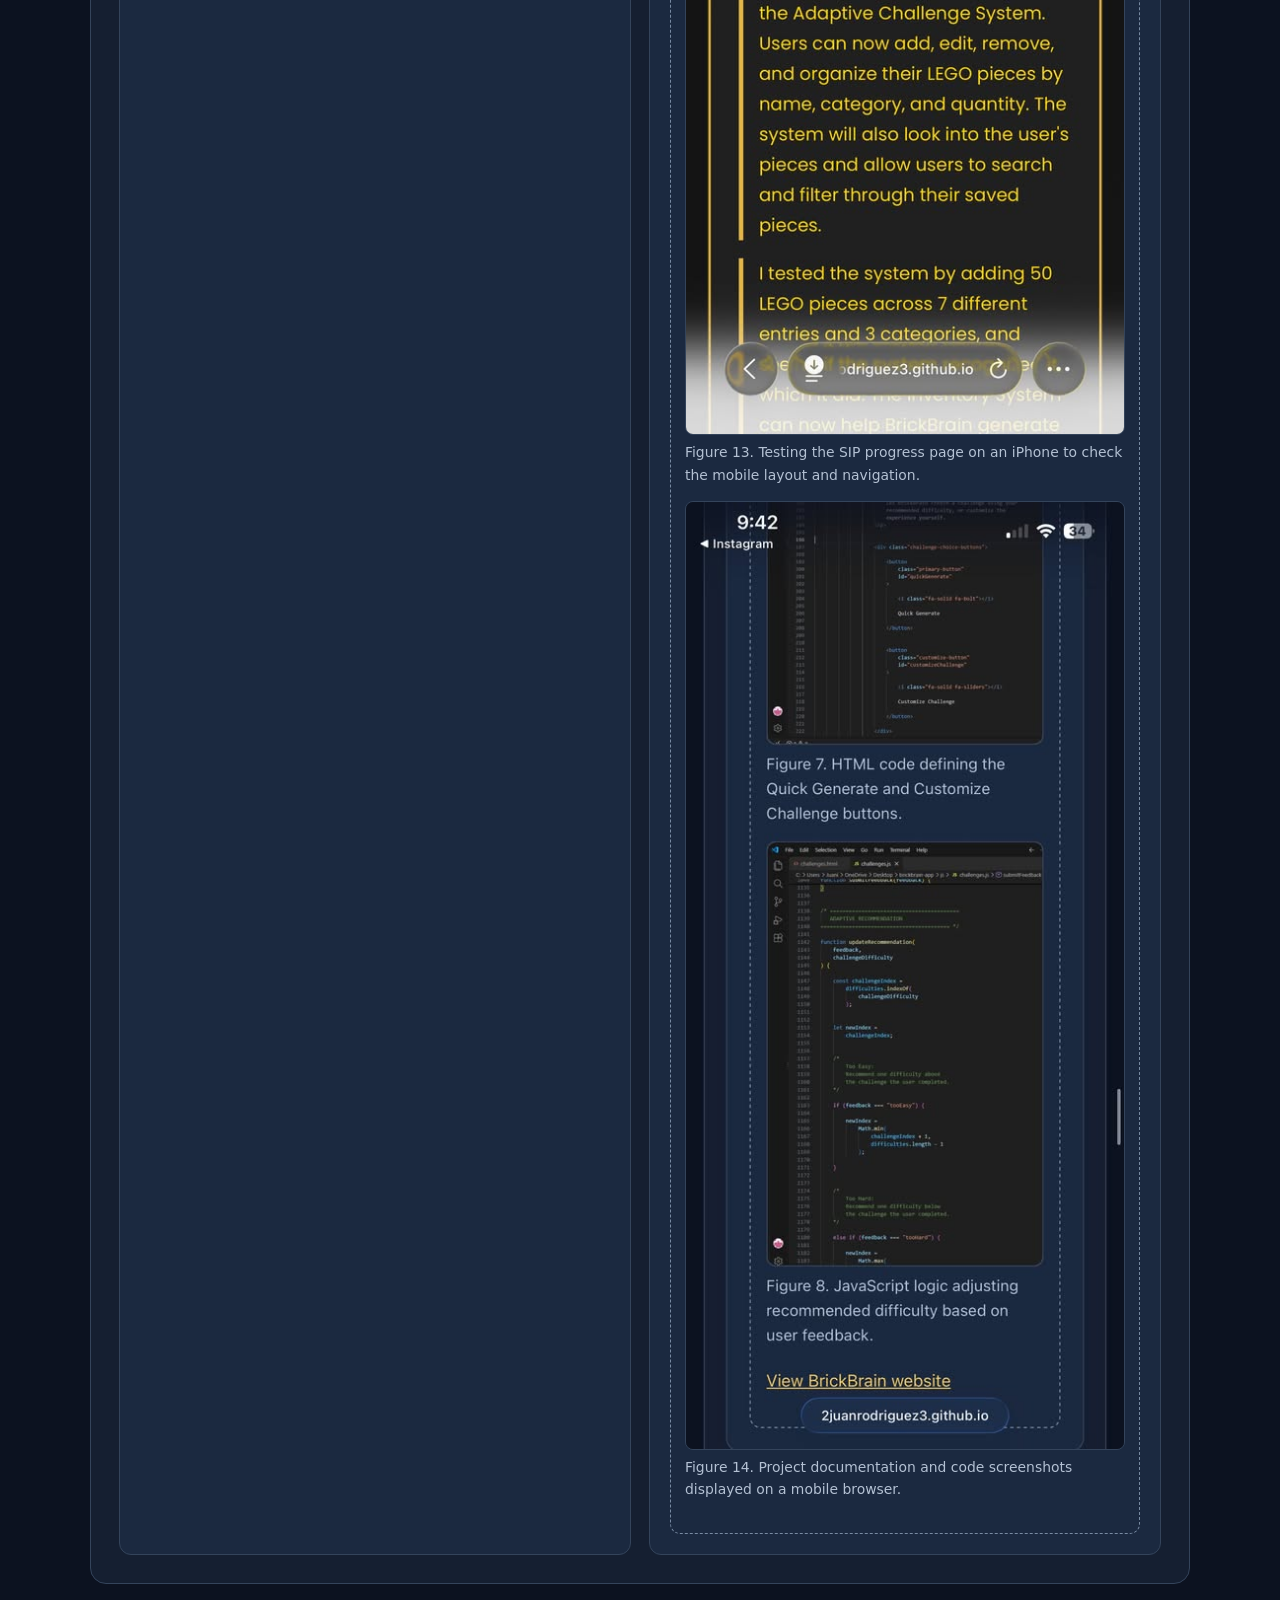
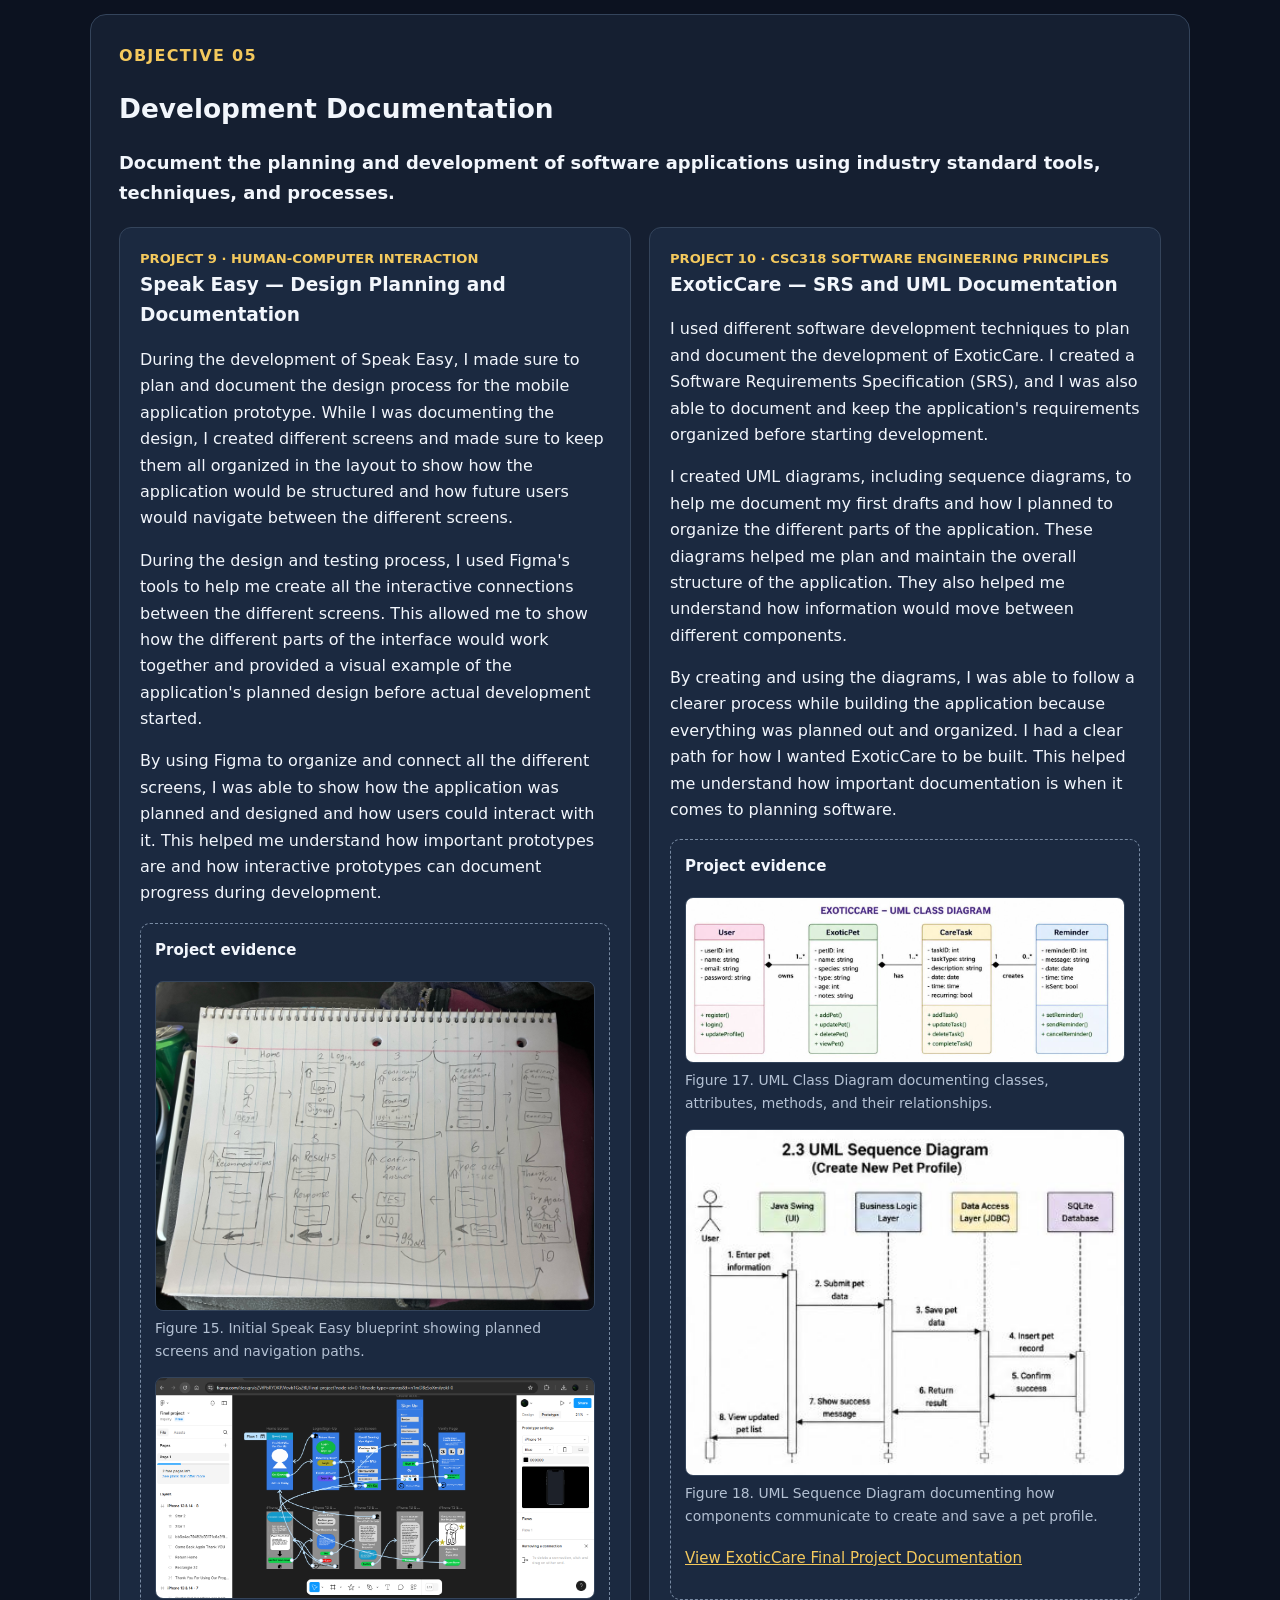
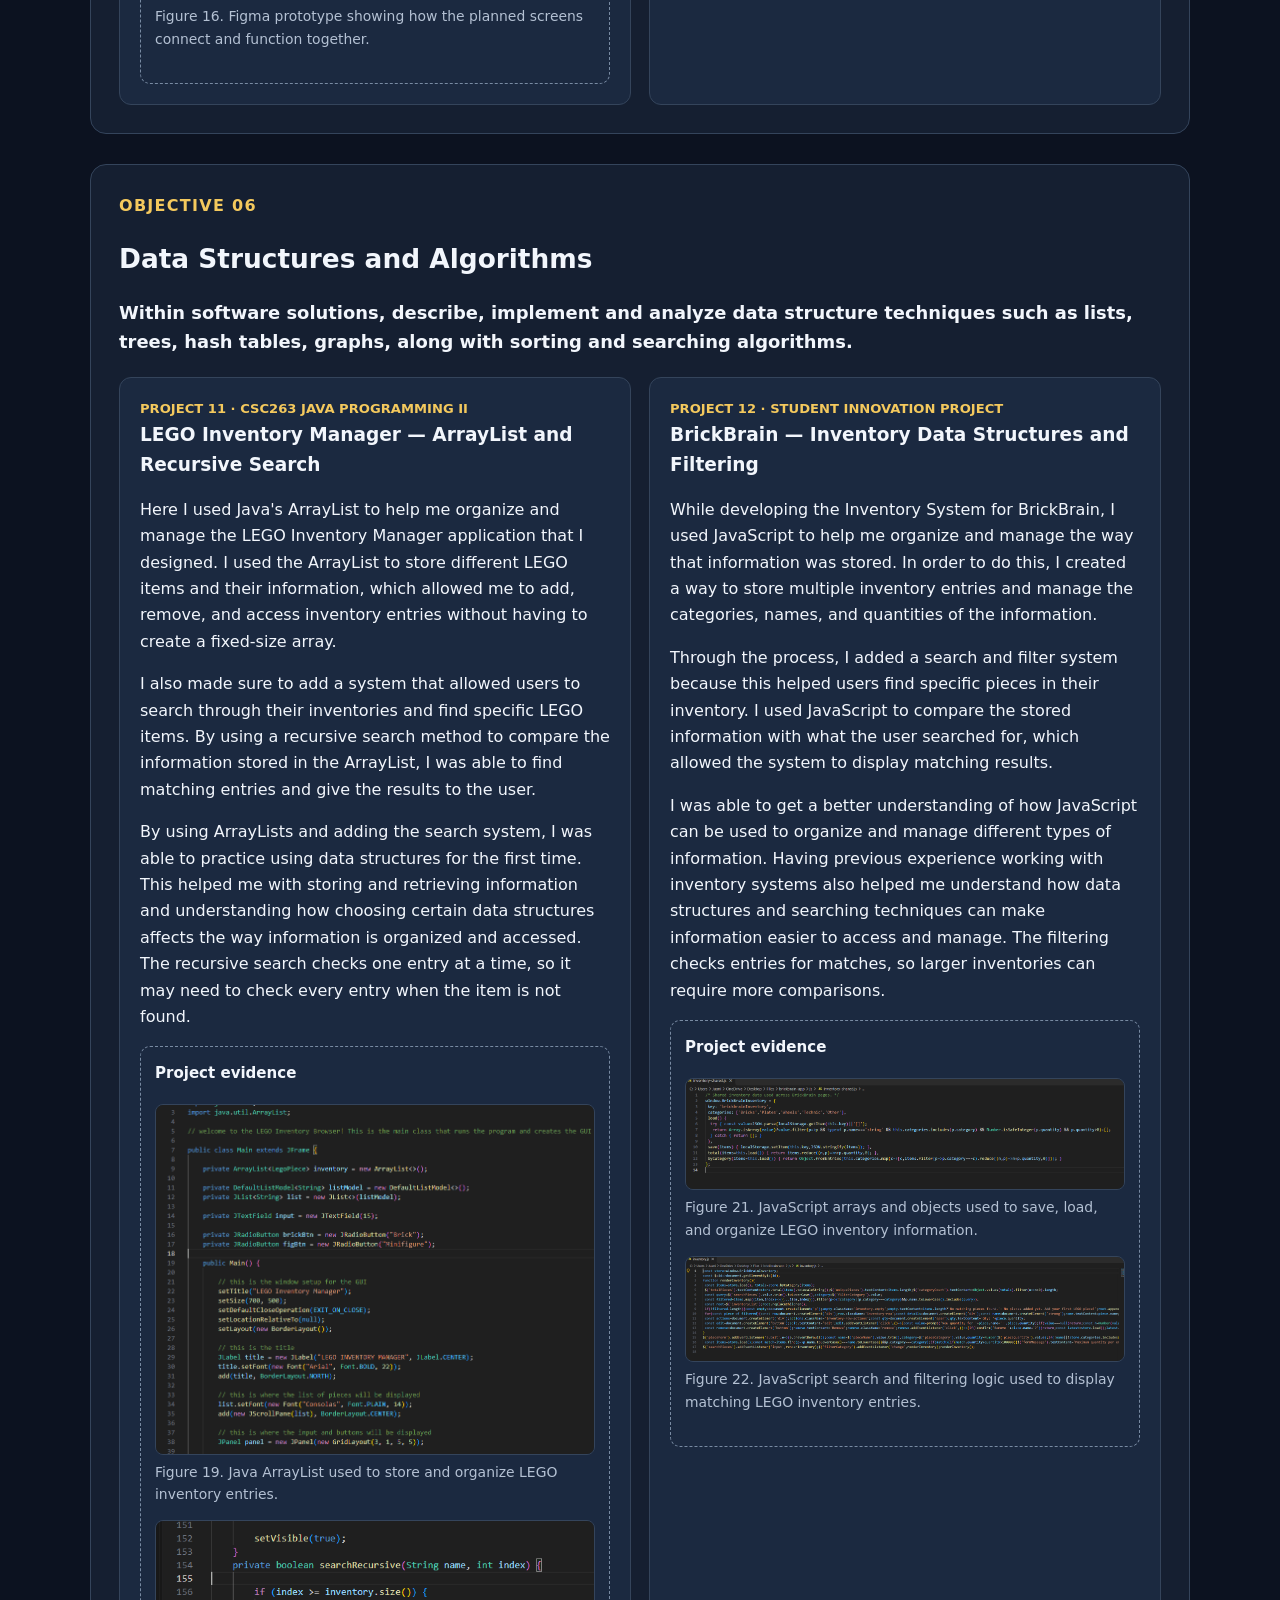
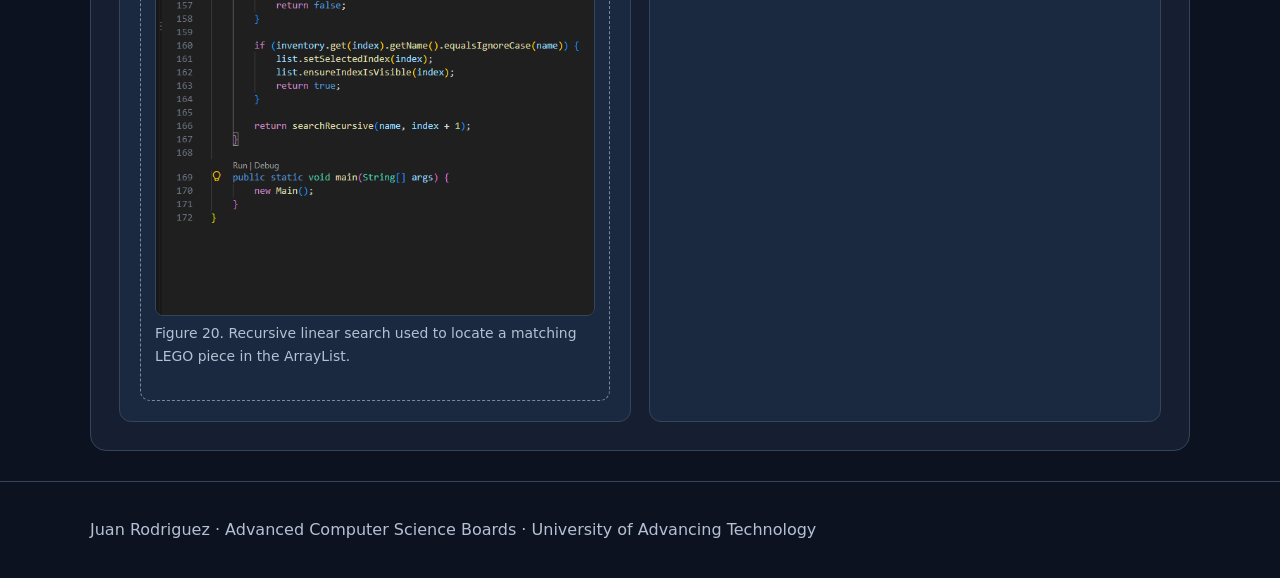
==== commit d983b464: "Duplicate project evidence section for ExoticCare Duplicated project evidence section for ExoticCare" ====
--- a/boards.html
+++ b/boards.html
@@ -83,7 +83,7 @@
 <p>I used different software development techniques to plan and document the development of ExoticCare. I created a Software Requirements Specification (SRS), and I was also able to document and keep the application's requirements organized before starting development.</p>
 <p>I created UML diagrams, including sequence diagrams, to help me document my first drafts and how I planned to organize the different parts of the application. These diagrams helped me plan and maintain the overall structure of the application. They also helped me understand how information would move between different components.</p>
 <p>By creating and using the diagrams, I was able to follow a clearer process while building the application because everything was planned out and organized. I had a clear path for how I wanted ExoticCare to be built. This helped me understand how important documentation is when it comes to planning software.</p>
-<div class="evidence"><strong>Project evidence</strong><div class="proof-gallery"><figure><img src="UML Class.JPG" alt="ExoticCare UML class diagram with User, ExoticPet, CareTask and Reminder classes" loading="lazy"><figcaption>Figure 17. UML Class Diagram documenting classes, attributes, methods, and their relationships.</figcaption></figure><figure><img src="#Sequence.JPG" alt="ExoticCare UML sequence diagram for creating a new pet profile" loading="lazy"><figcaption>Figure 18. UML Sequence Diagram documenting how components communicate to create and save a pet profile.</figcaption></figure></div><p><a href="ExoticCare-Final-Report.pdf" target="_blank" rel="noopener noreferrer">View ExoticCare Final Project Documentation</a></p></div></article>
+<div class="evidence"><strong>Project evidence</strong><div class="proof-gallery"><figure><img src="UML Class.JPG" alt="ExoticCare UML class diagram with User, ExoticPet, CareTask and Reminder classes" loading="lazy"><figcaption>Figure 17. UML Class Diagram documenting classes, attributes, methods, and their relationships.</figcaption></figure><figure><img src="%23Sequence.JPG" alt="ExoticCare UML sequence diagram for creating a new pet profile" loading="lazy"><figcaption>Figure 18. UML Sequence Diagram documenting how components communicate to create and save a pet profile.</figcaption></figure></div><p><a href="ExoticCare-Final-Report.pdf" target="_blank" rel="noopener noreferrer">View ExoticCare Final Project Documentation</a></p></div></article>
 </div></section>
  <section class="objective" id="objective-6"><div class="number">OBJECTIVE 06</div><h2>Data Structures and Algorithms</h2><p class="statement">Within software solutions, describe, implement and analyze data structure techniques such as lists, trees, hash tables, graphs, along with sorting and searching algorithms.</p><div class="projects">
 <article class="project"><div class="tag">Project 11 · CSC263 Java Programming II</div><h3>LEGO Inventory Manager — ArrayList and Recursive Search</h3>
@@ -98,4 +98,4 @@
 <div class="evidence"><strong>Project evidence</strong><div class="proof-gallery"><figure><img src="1Inve.png" alt="JavaScript BrickBrainInventory object with localStorage, arrays and category calculations" loading="lazy"><figcaption>Figure 21. JavaScript arrays and objects used to save, load, and organize LEGO inventory information.</figcaption></figure><figure><img src="2Inve.png" alt="JavaScript renderInventory function with search and category filtering" loading="lazy"><figcaption>Figure 22. JavaScript search and filtering logic used to display matching LEGO inventory entries.</figcaption></figure></div></div></article>
 </div></section>
 </main><footer><div class="wrap">Juan Rodriguez · Advanced Computer Science Boards · University of Advancing Technology</div></footer>
-</body></html>+</body></html>
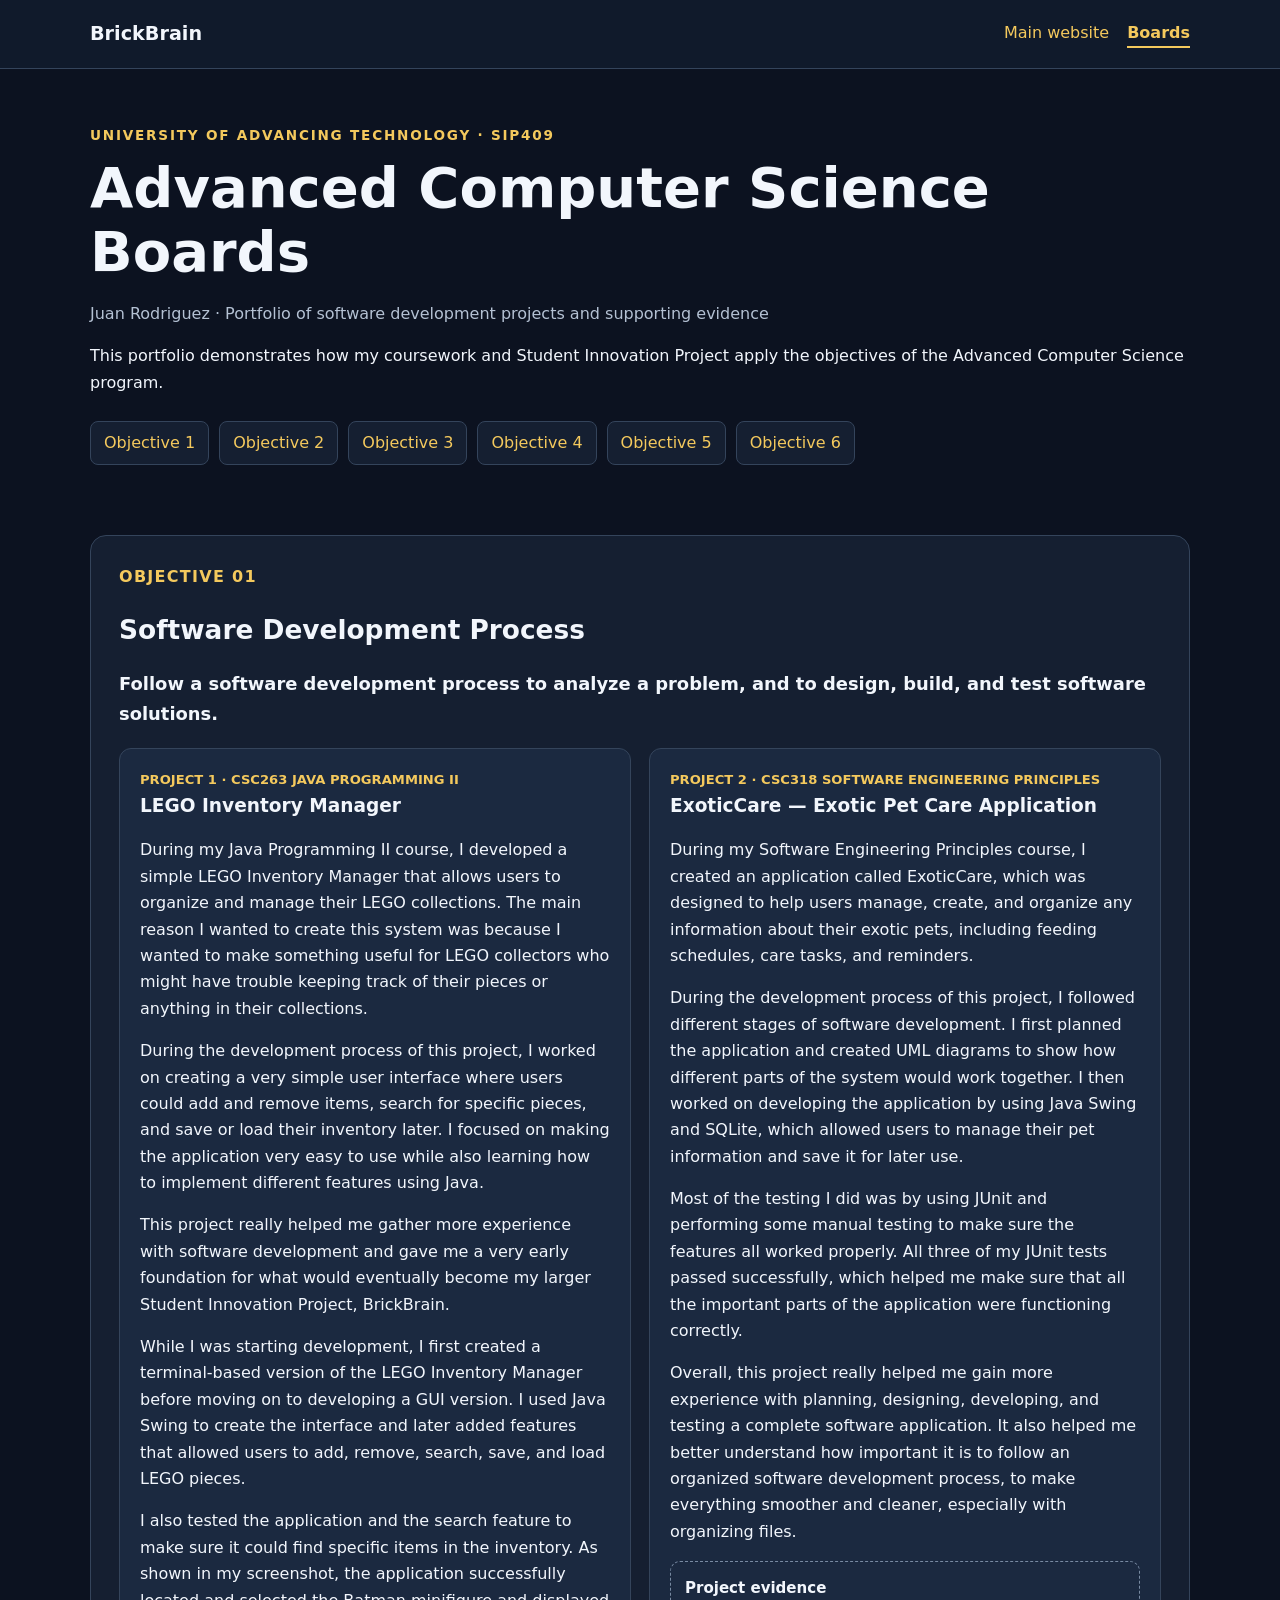
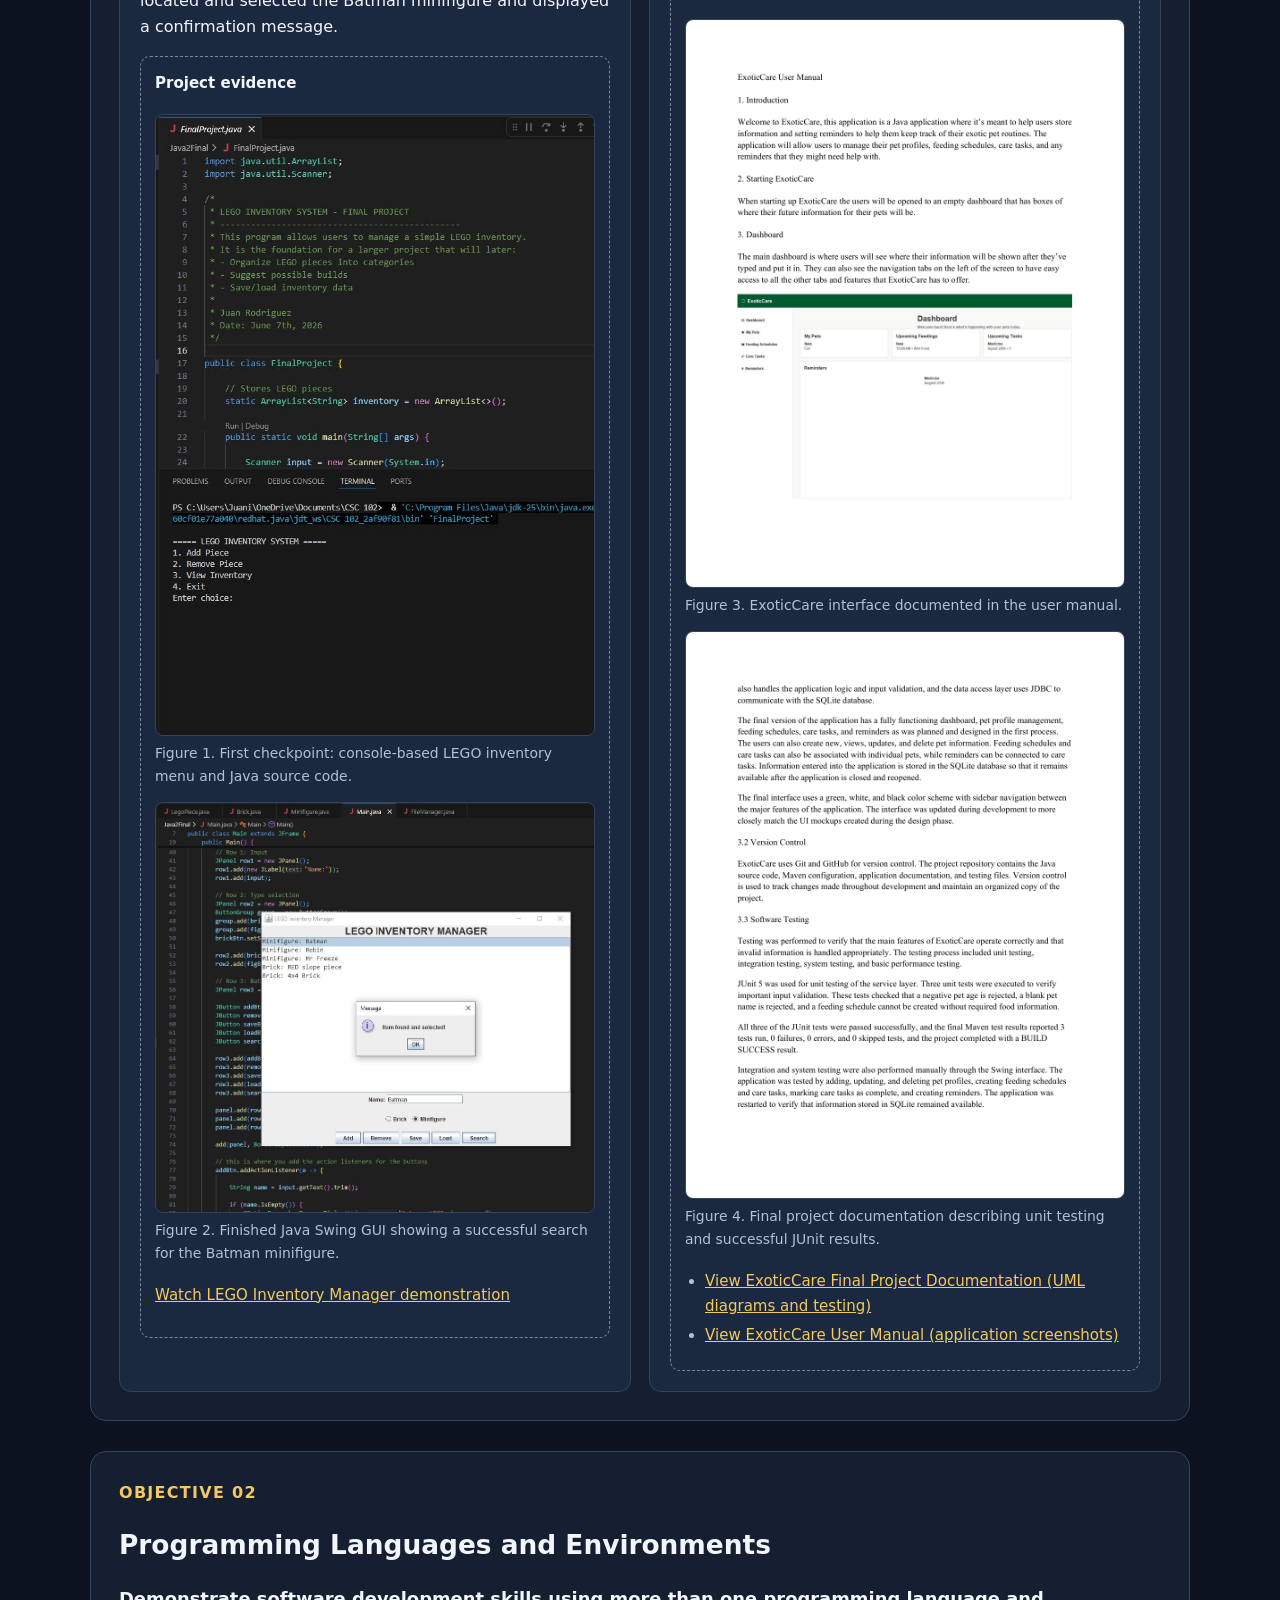
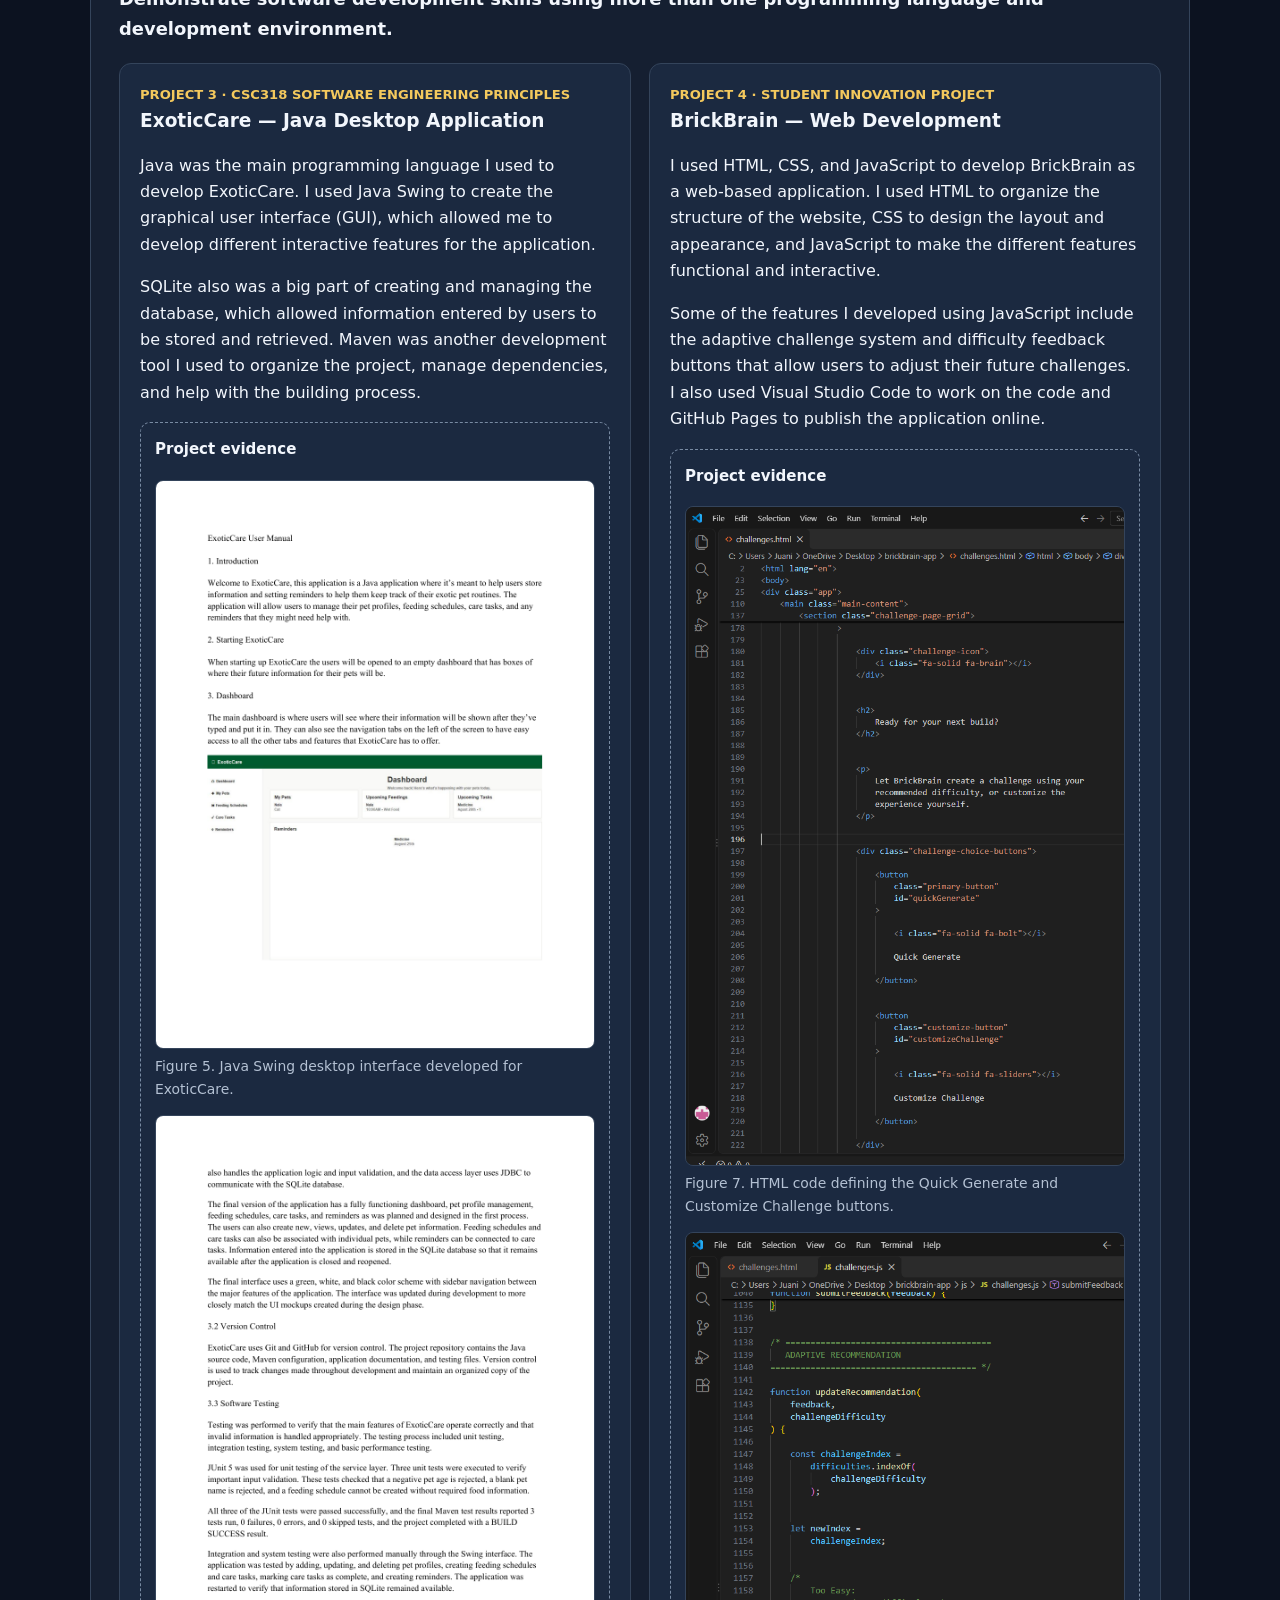
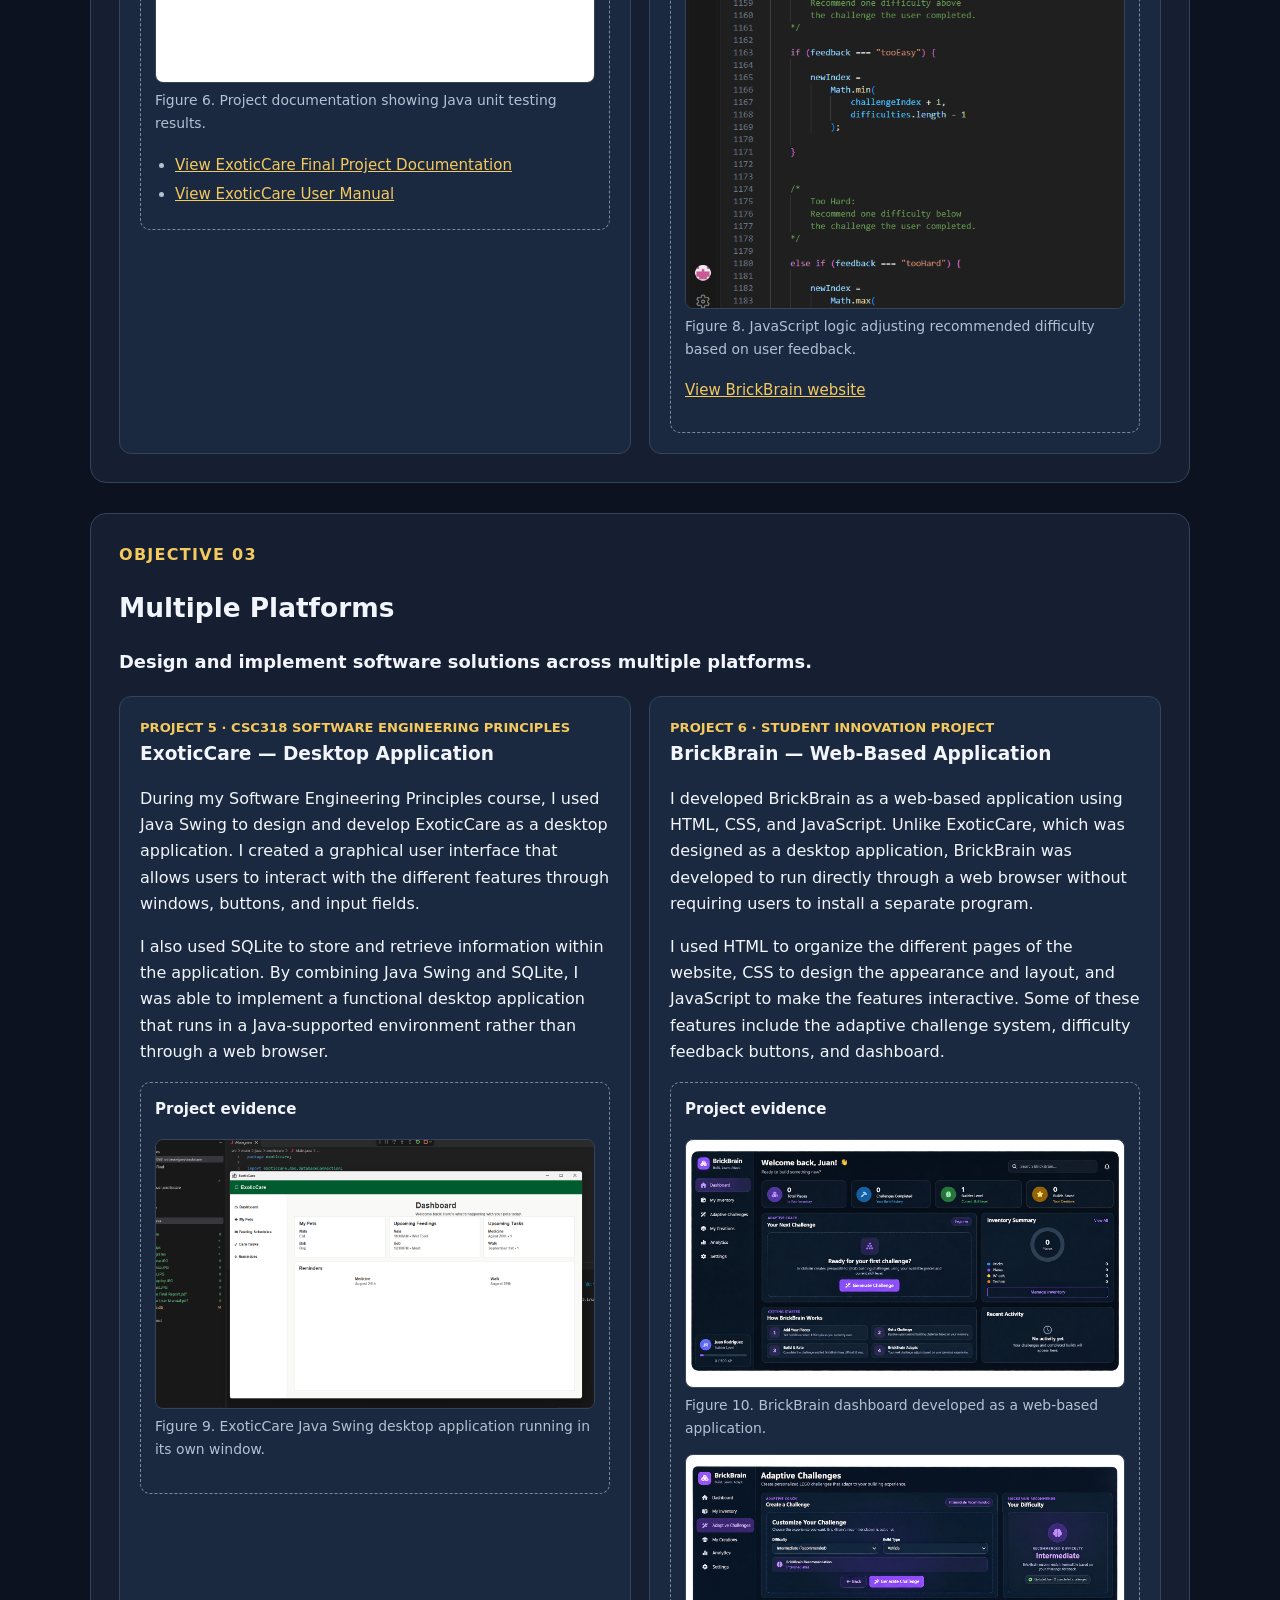
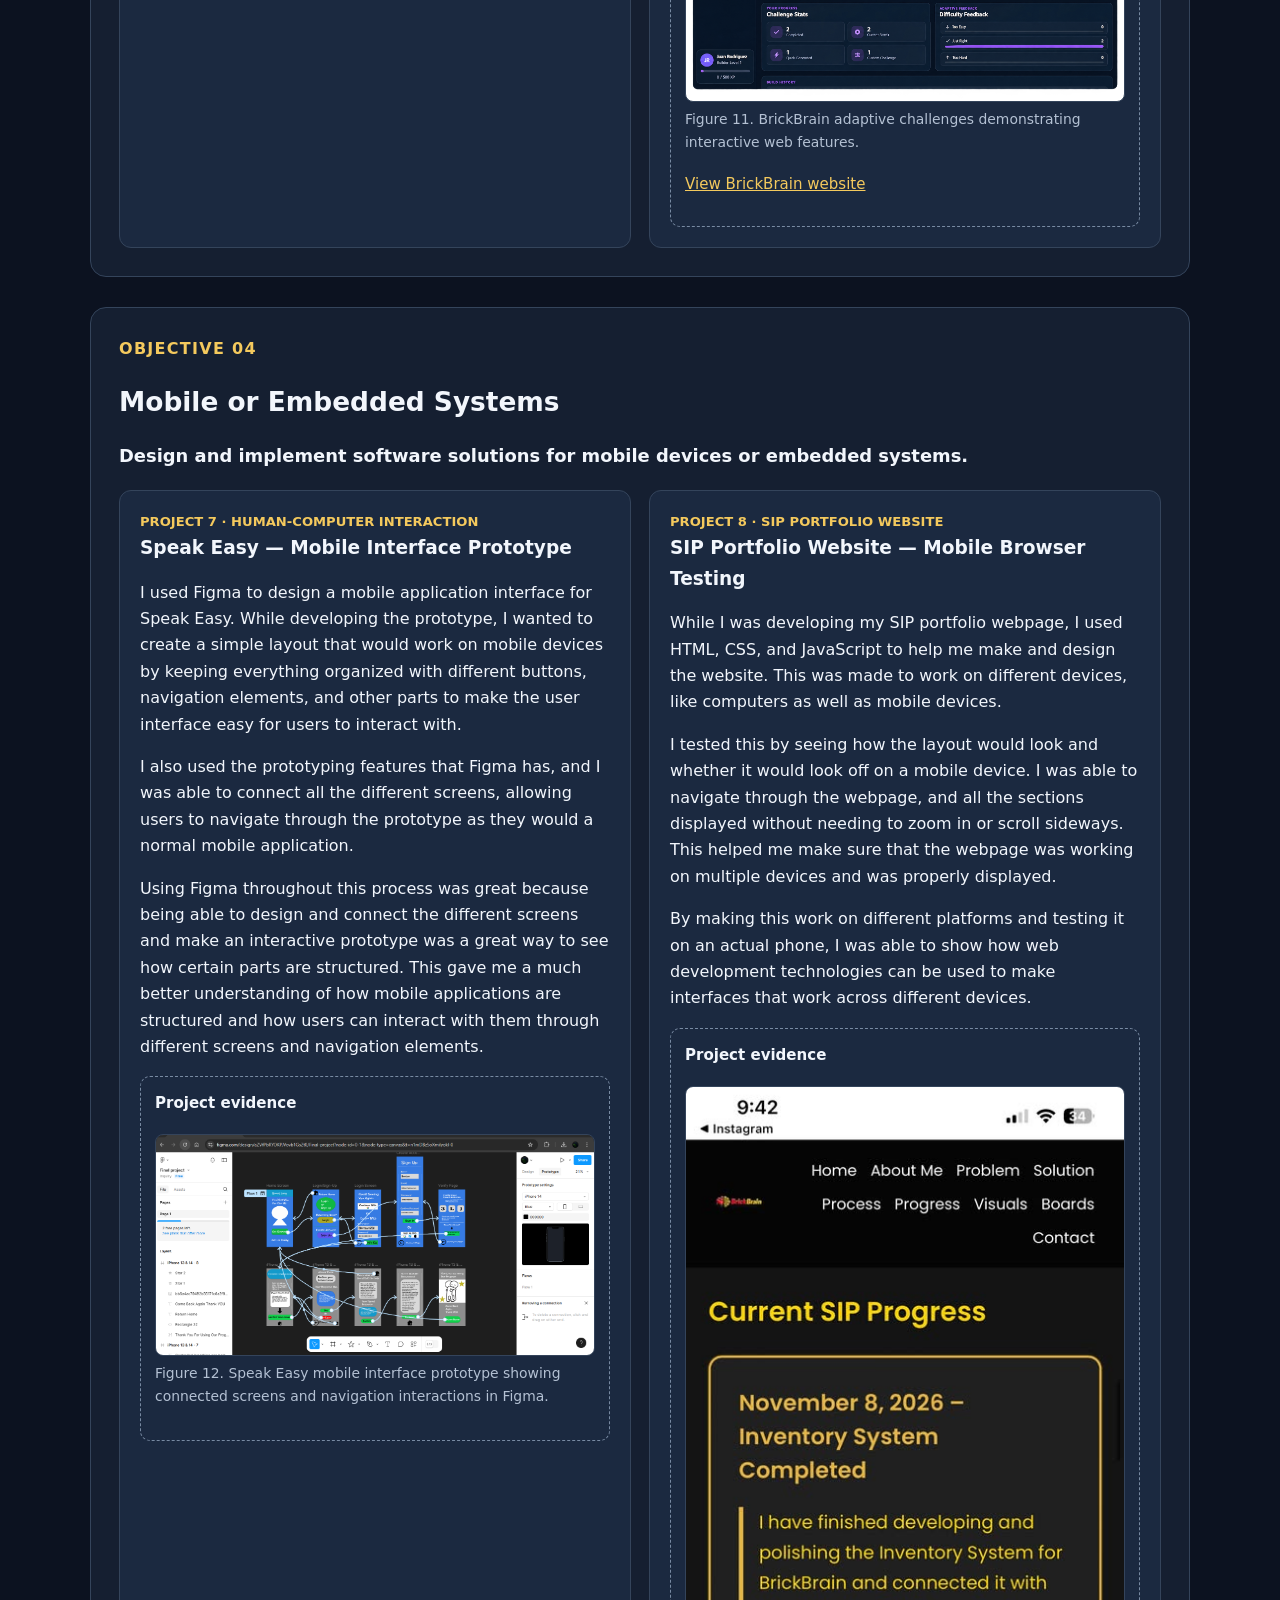
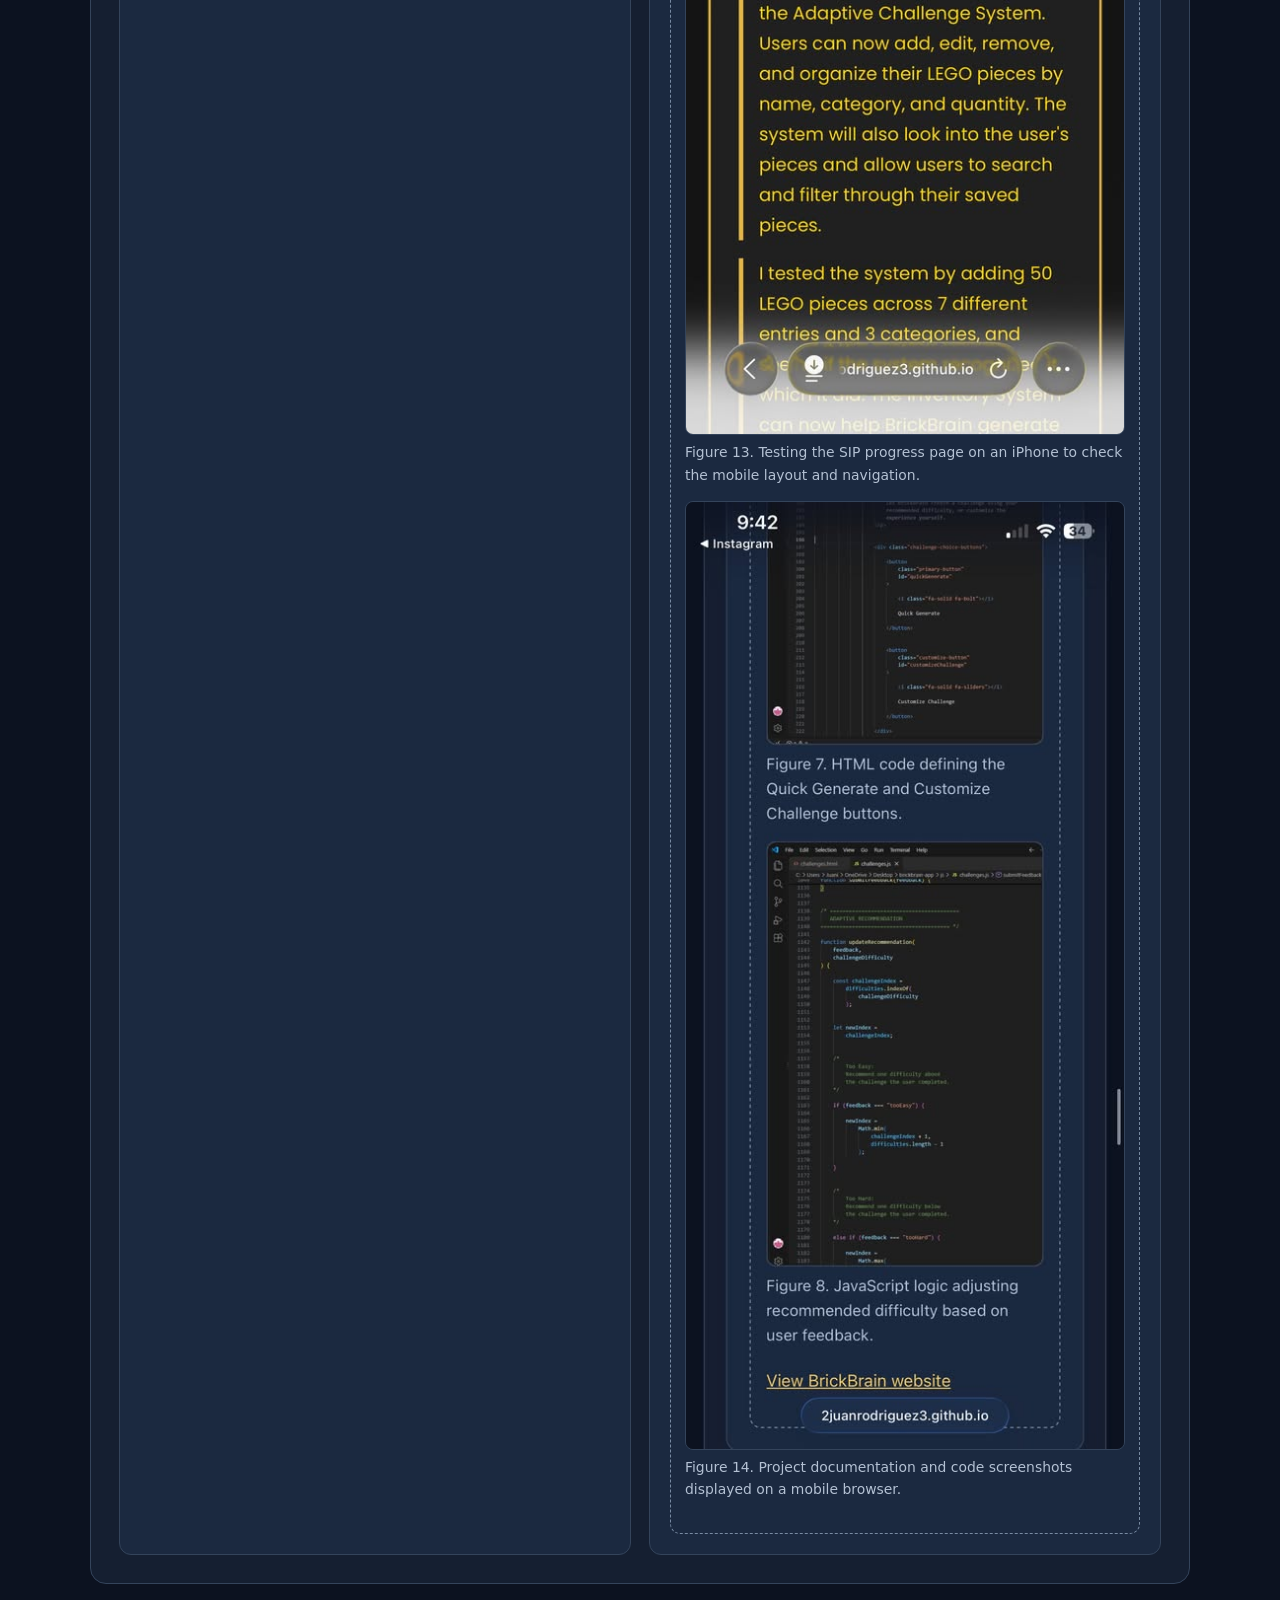
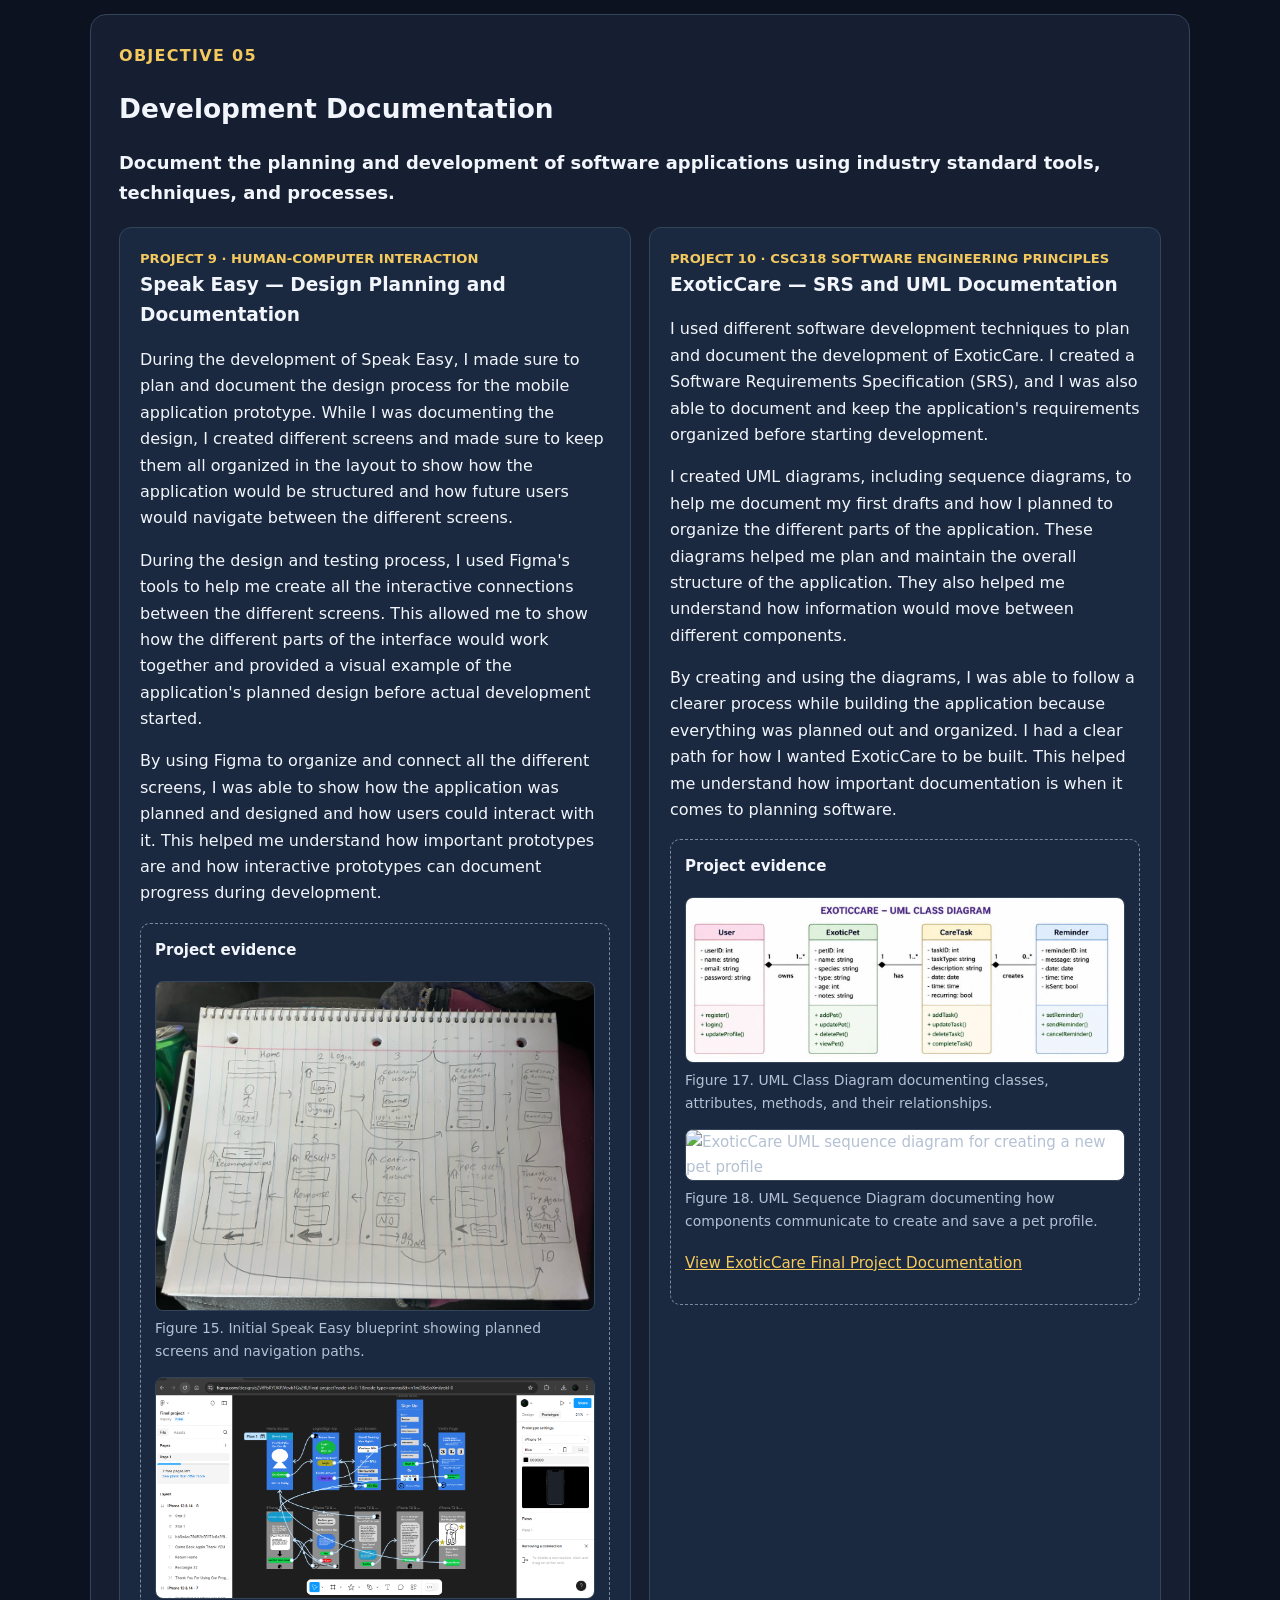
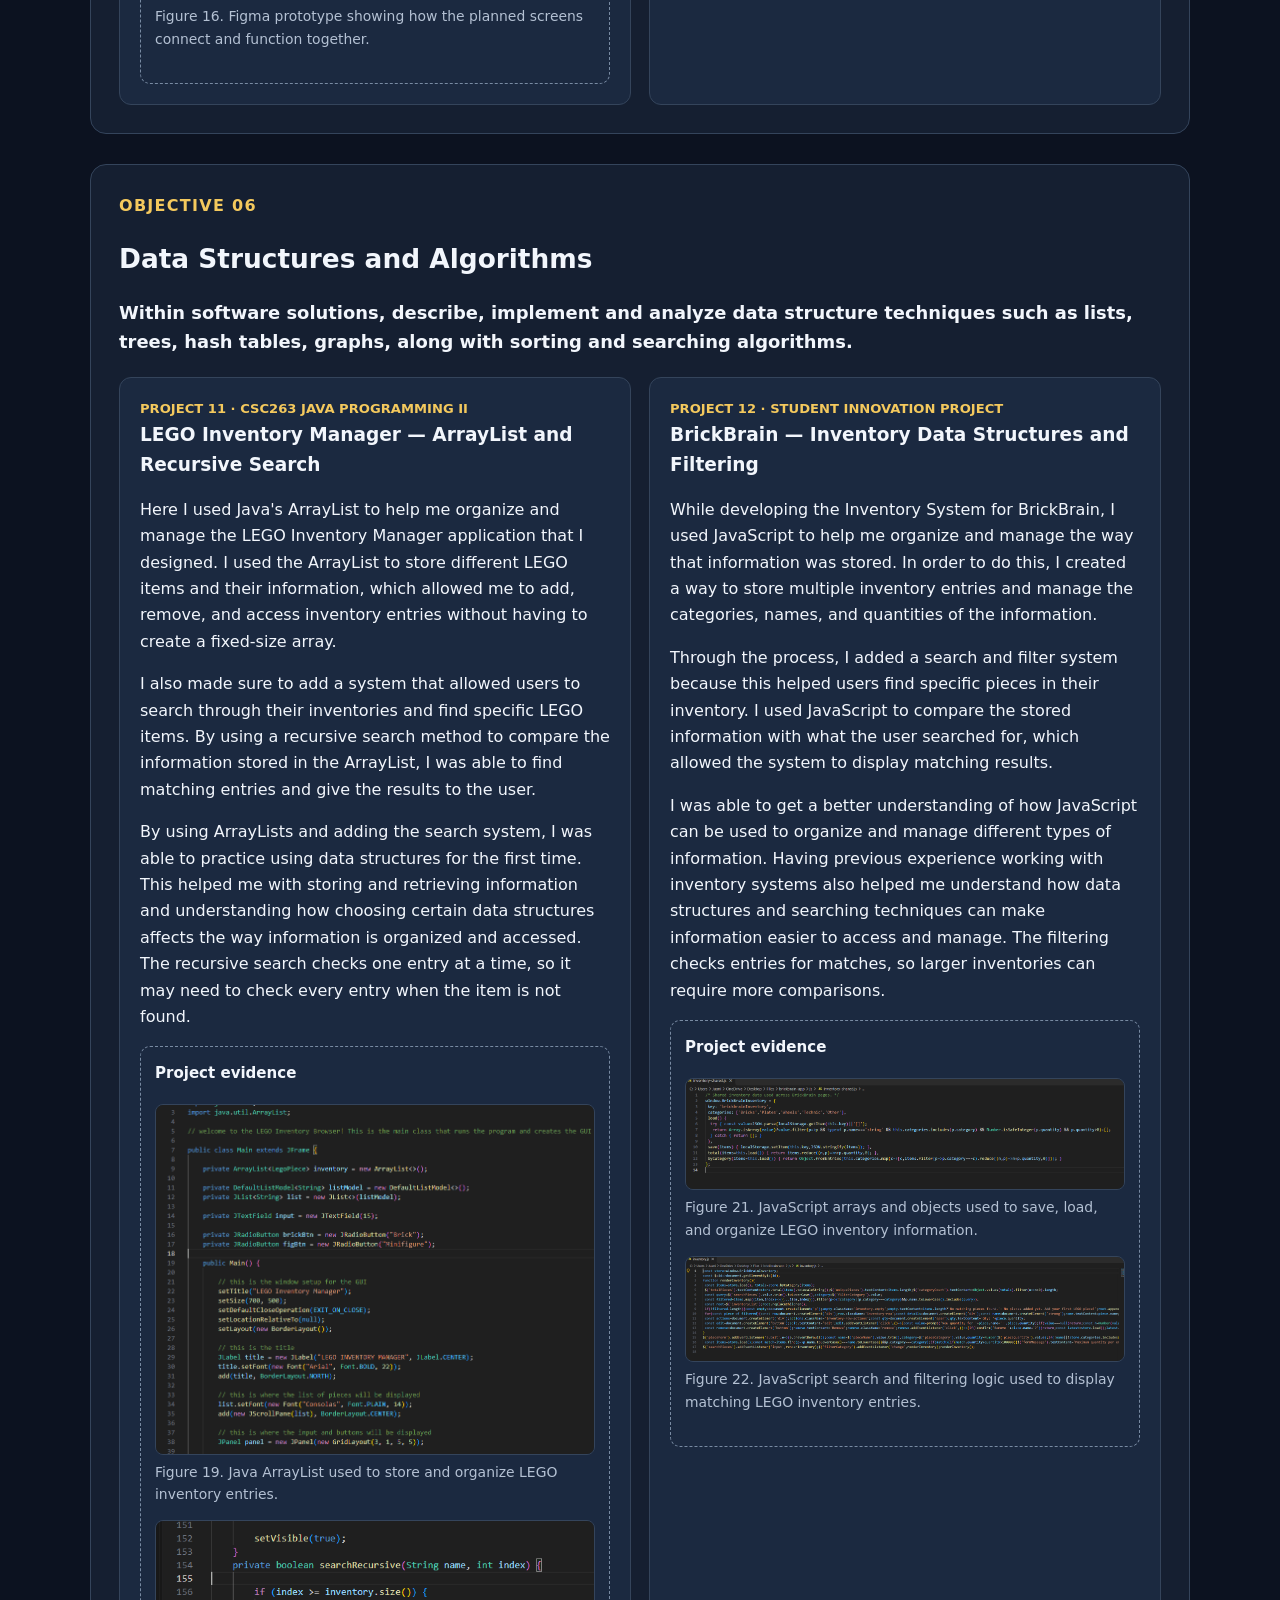
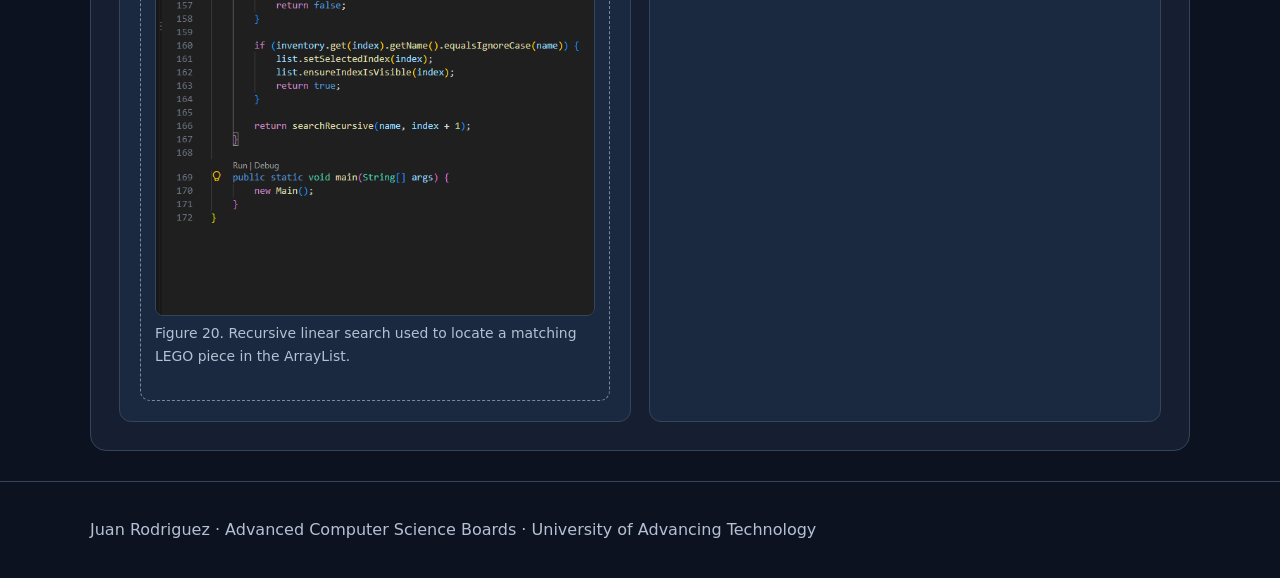
==== commit 2e8e00e4: "Fix duplicate evidence section in boards.html Removed duplicate project evidence section and updated" ====
--- a/boards.html
+++ b/boards.html
@@ -83,7 +83,7 @@
 <p>I used different software development techniques to plan and document the development of ExoticCare. I created a Software Requirements Specification (SRS), and I was also able to document and keep the application's requirements organized before starting development.</p>
 <p>I created UML diagrams, including sequence diagrams, to help me document my first drafts and how I planned to organize the different parts of the application. These diagrams helped me plan and maintain the overall structure of the application. They also helped me understand how information would move between different components.</p>
 <p>By creating and using the diagrams, I was able to follow a clearer process while building the application because everything was planned out and organized. I had a clear path for how I wanted ExoticCare to be built. This helped me understand how important documentation is when it comes to planning software.</p>
-<div class="evidence"><strong>Project evidence</strong><div class="proof-gallery"><figure><img src="UML Class.JPG" alt="ExoticCare UML class diagram with User, ExoticPet, CareTask and Reminder classes" loading="lazy"><figcaption>Figure 17. UML Class Diagram documenting classes, attributes, methods, and their relationships.</figcaption></figure><figure><img src="%23Sequence.JPG" alt="ExoticCare UML sequence diagram for creating a new pet profile" loading="lazy"><figcaption>Figure 18. UML Sequence Diagram documenting how components communicate to create and save a pet profile.</figcaption></figure></div><p><a href="ExoticCare-Final-Report.pdf" target="_blank" rel="noopener noreferrer">View ExoticCare Final Project Documentation</a></p></div></article>
+<div class="evidence"><strong>Project evidence</strong><div class="proof-gallery"><figure><img src="UML Class.JPG" alt="ExoticCare UML class diagram with User, ExoticPet, CareTask and Reminder classes" loading="lazy"><figcaption>Figure 17. UML Class Diagram documenting classes, attributes, methods, and their relationships.</figcaption></figure><figure><img src="Sequence.JPG" alt="ExoticCare UML sequence diagram for creating a new pet profile" loading="lazy"><figcaption>Figure 18. UML Sequence Diagram documenting how components communicate to create and save a pet profile.</figcaption></figure></div><p><a href="ExoticCare-Final-Report.pdf" target="_blank" rel="noopener noreferrer">View ExoticCare Final Project Documentation</a></p></div></article>
 </div></section>
  <section class="objective" id="objective-6"><div class="number">OBJECTIVE 06</div><h2>Data Structures and Algorithms</h2><p class="statement">Within software solutions, describe, implement and analyze data structure techniques such as lists, trees, hash tables, graphs, along with sorting and searching algorithms.</p><div class="projects">
 <article class="project"><div class="tag">Project 11 · CSC263 Java Programming II</div><h3>LEGO Inventory Manager — ArrayList and Recursive Search</h3>
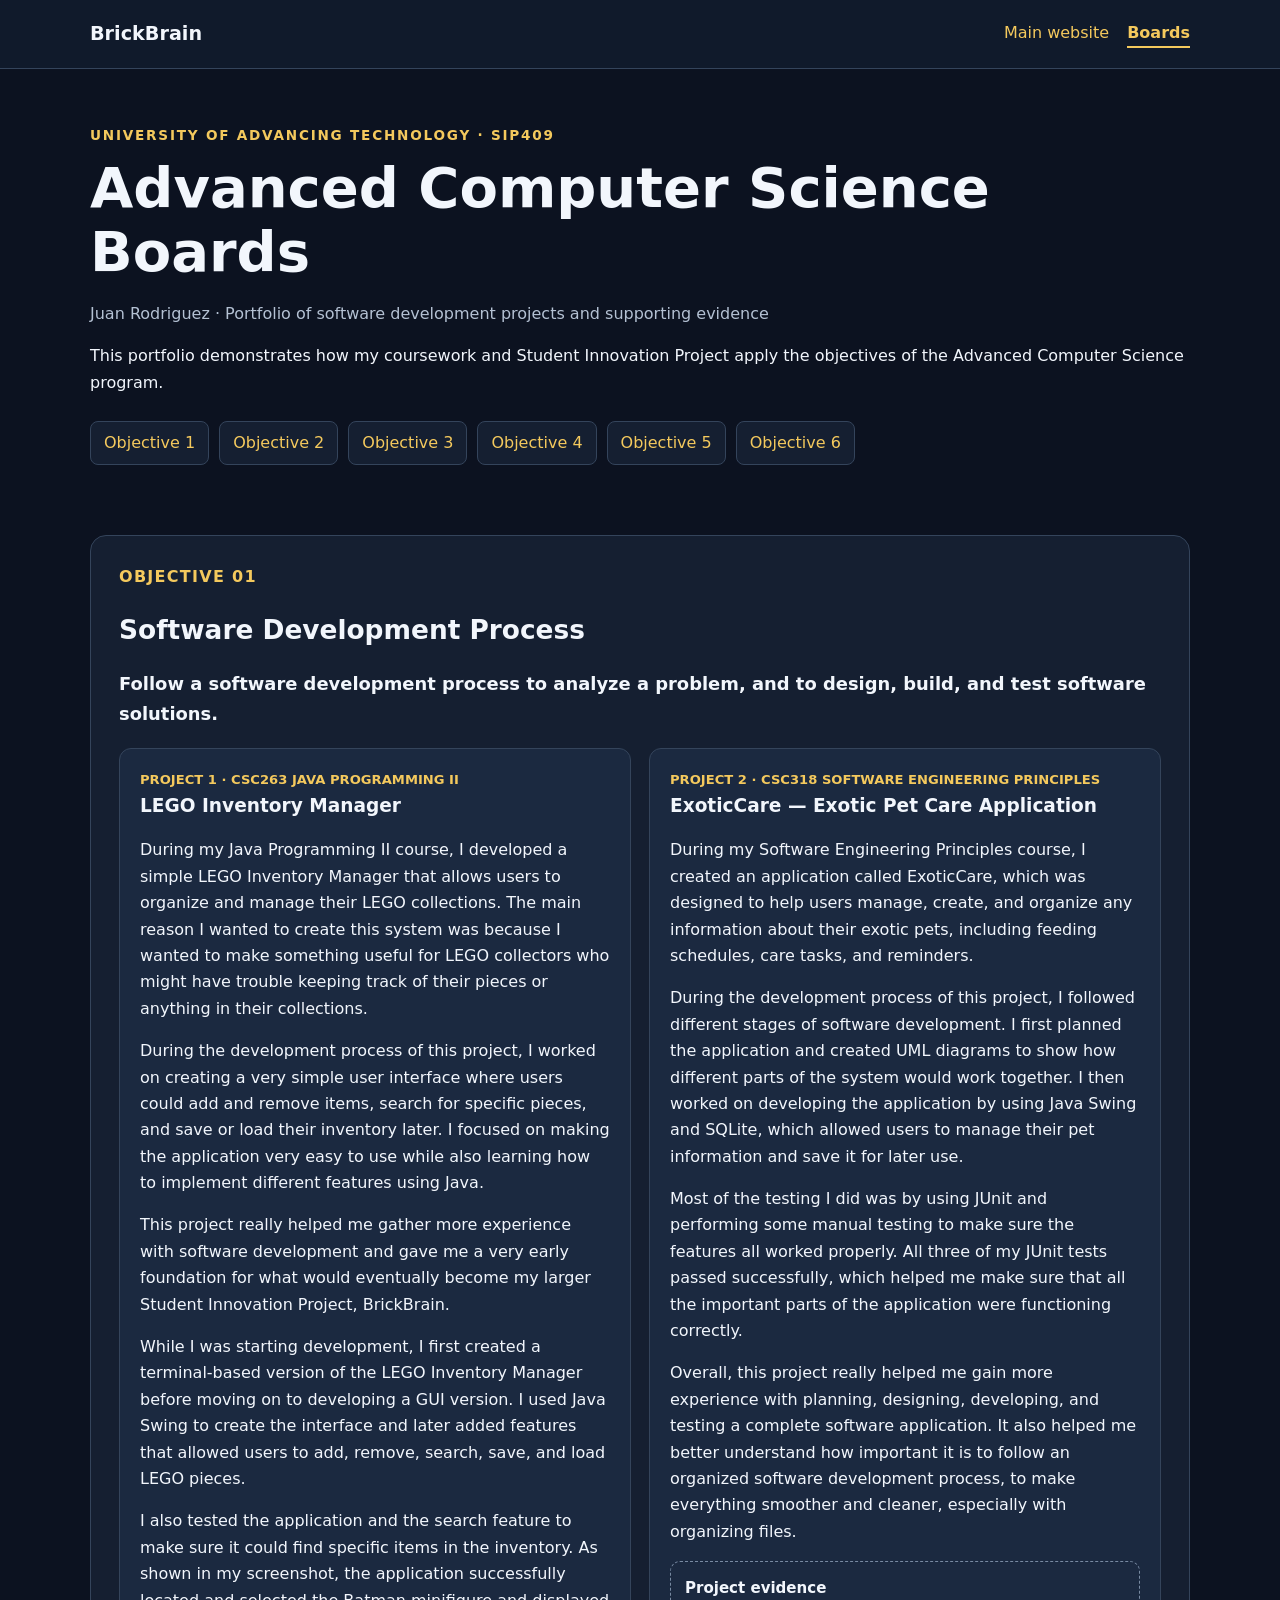
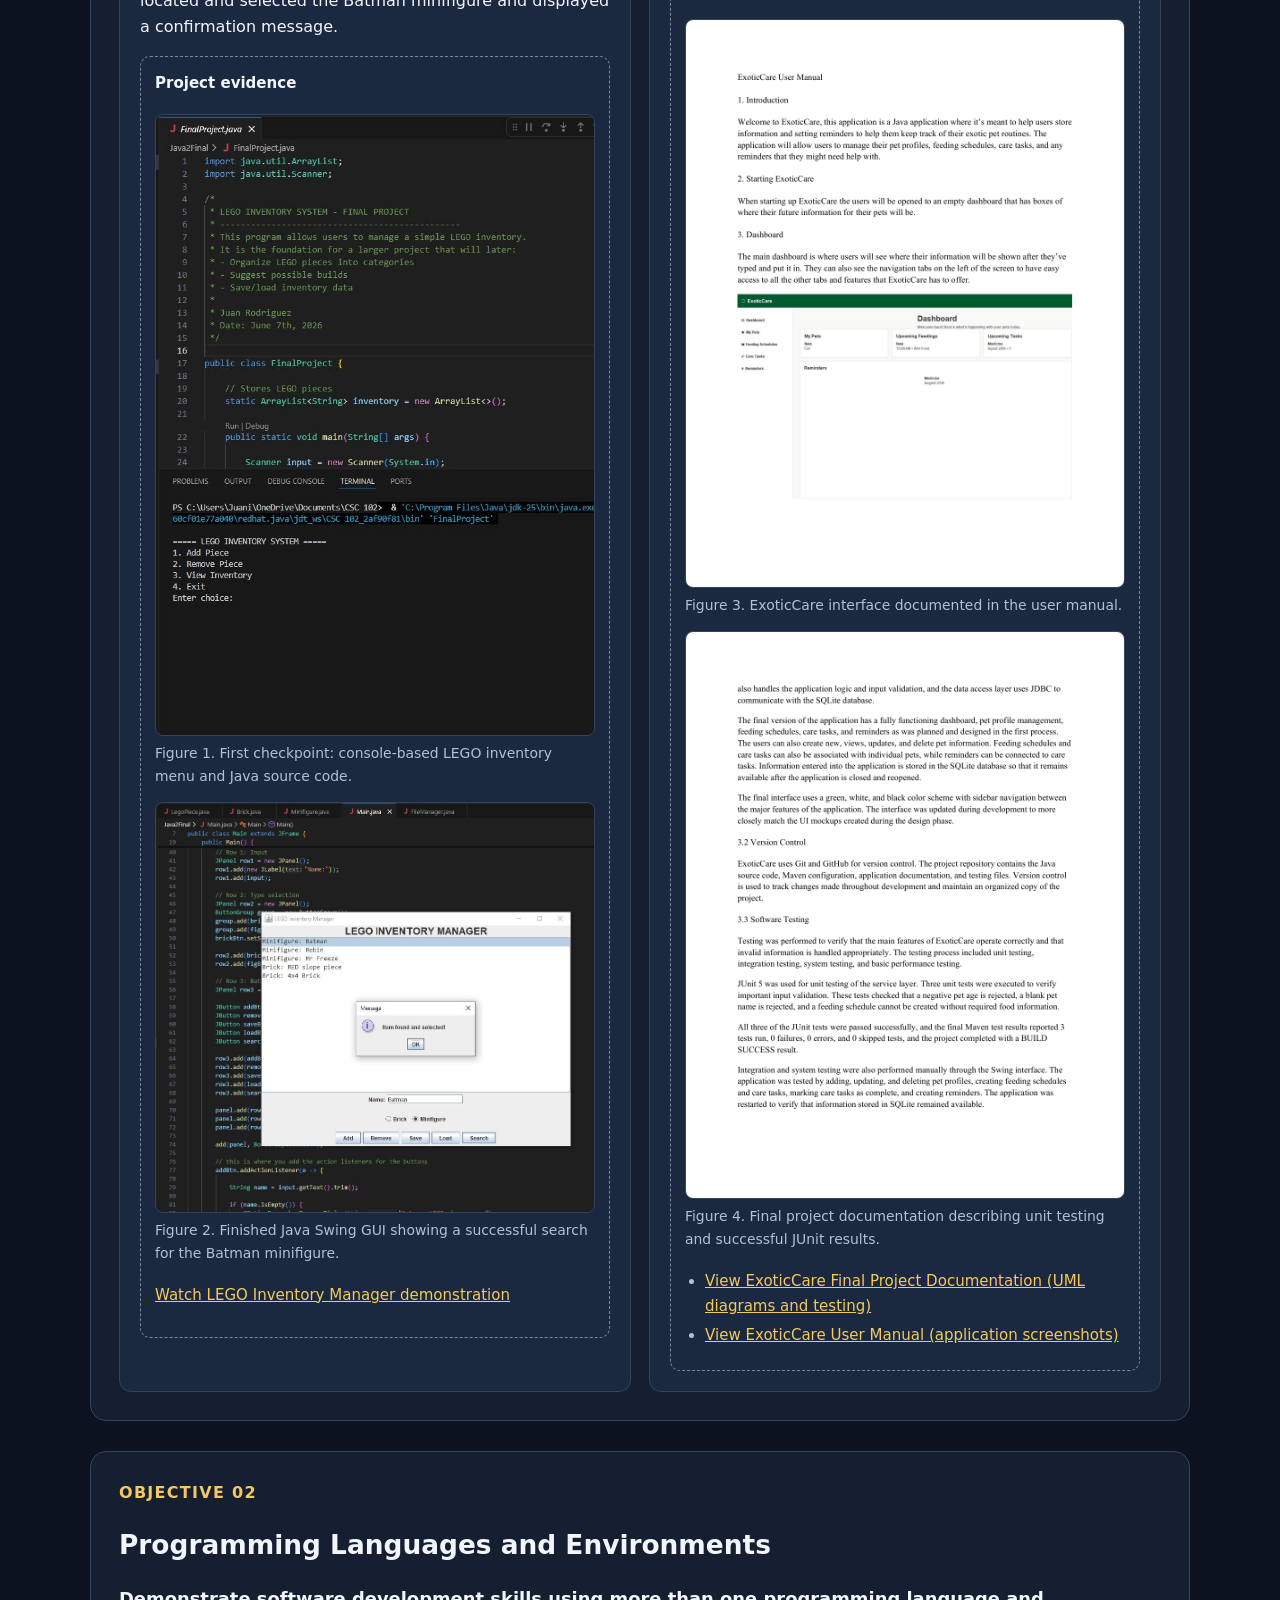
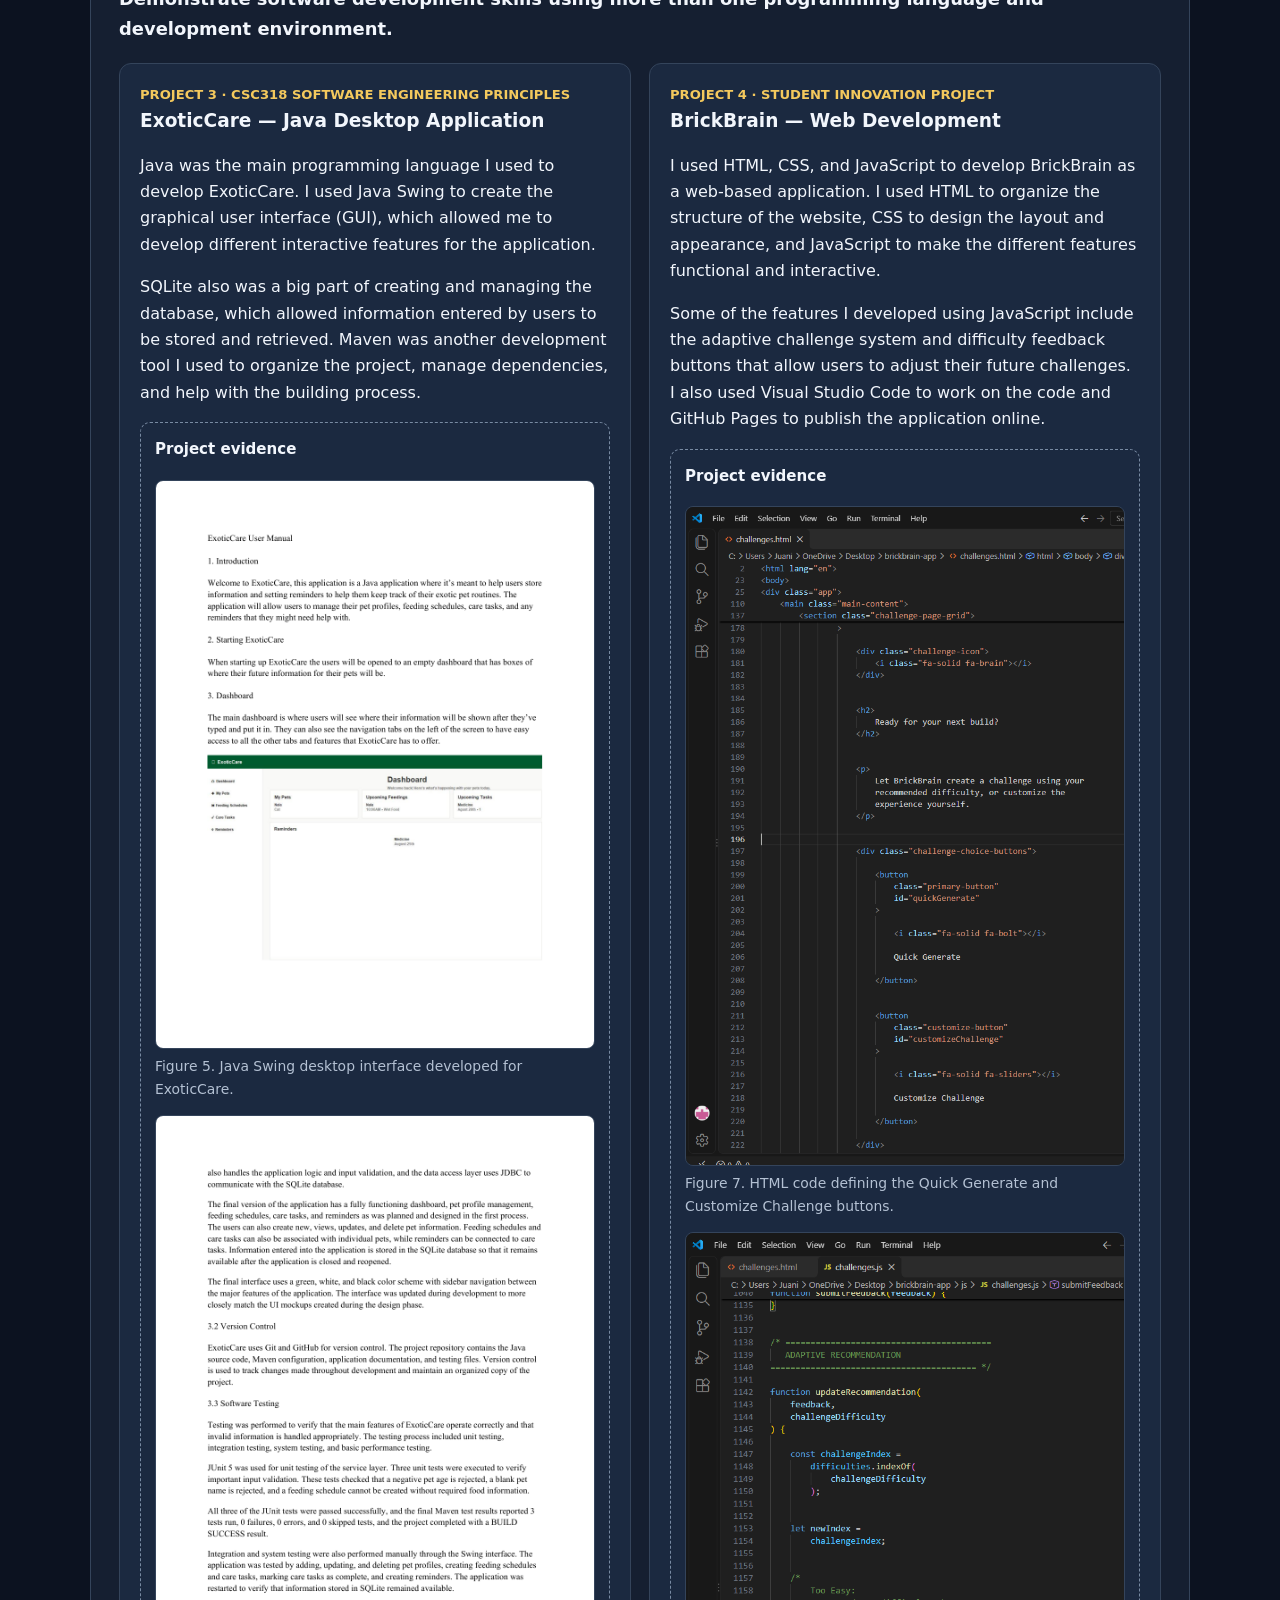
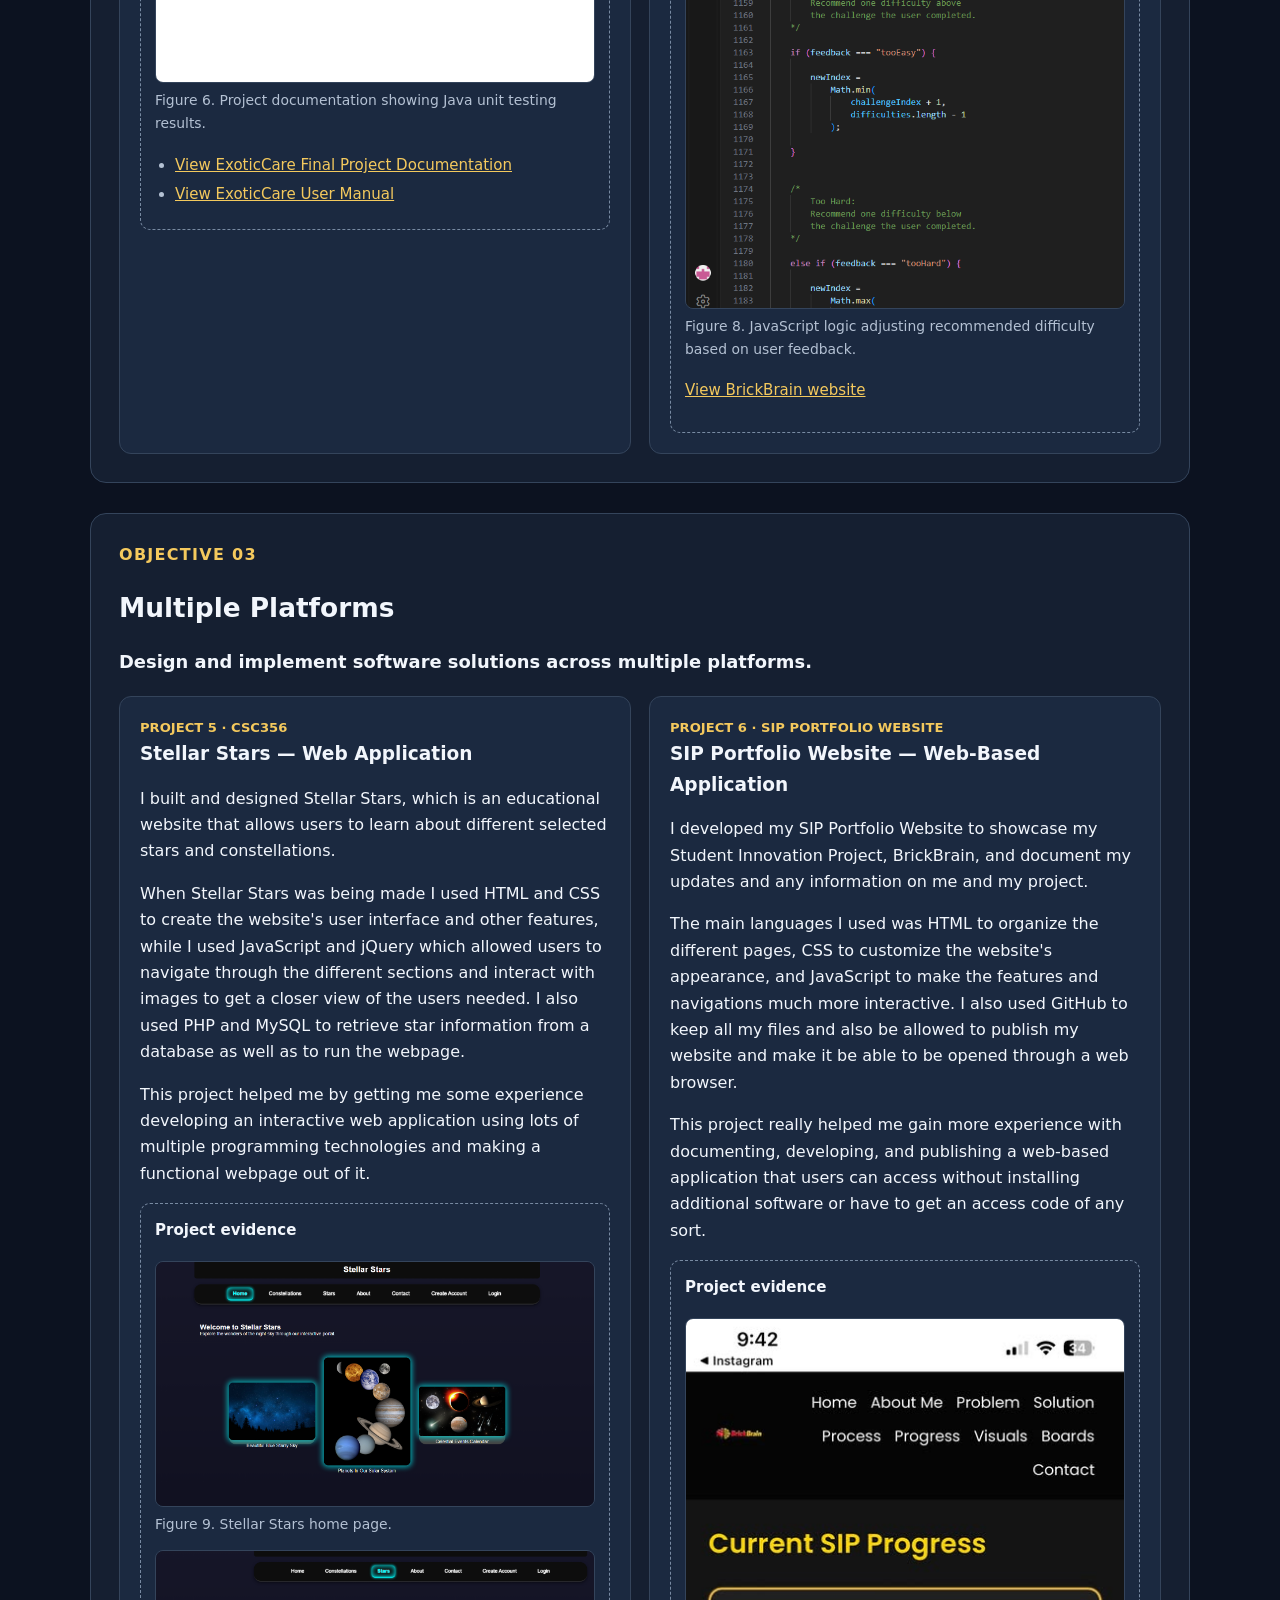
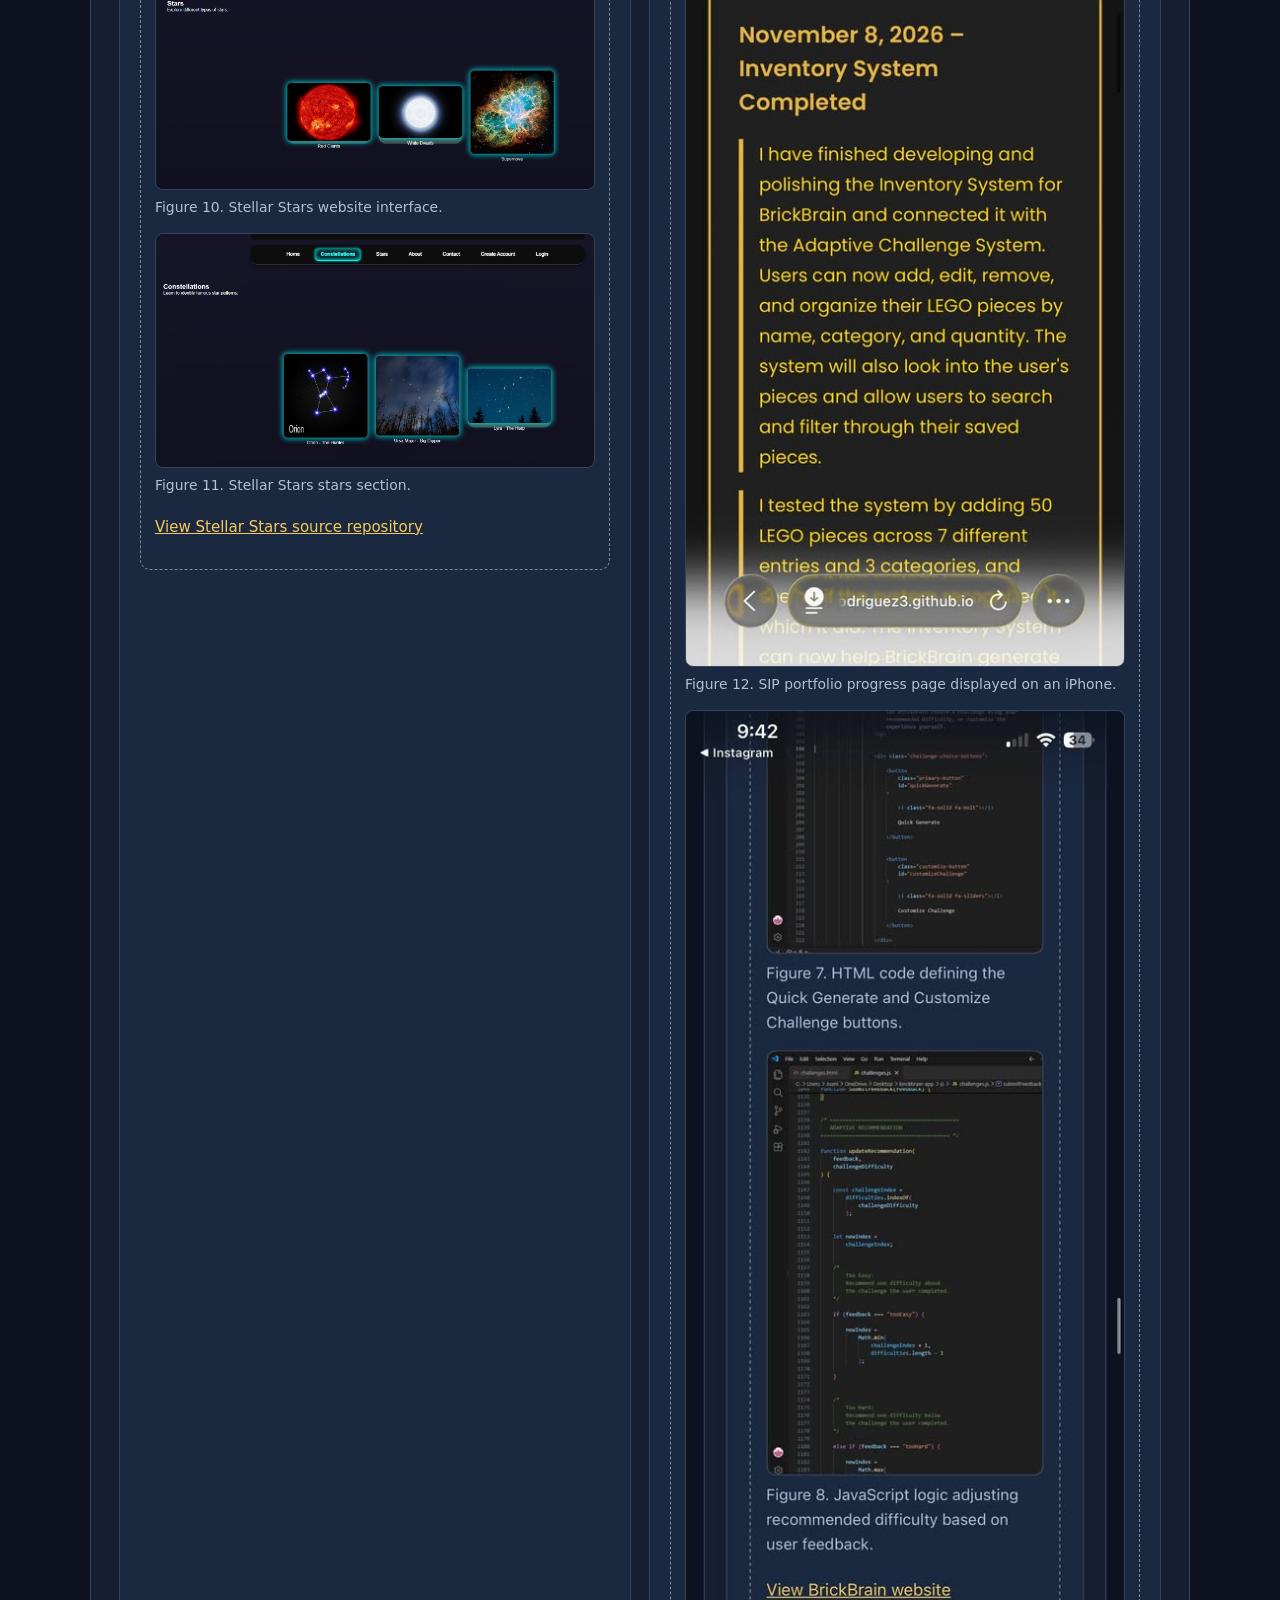
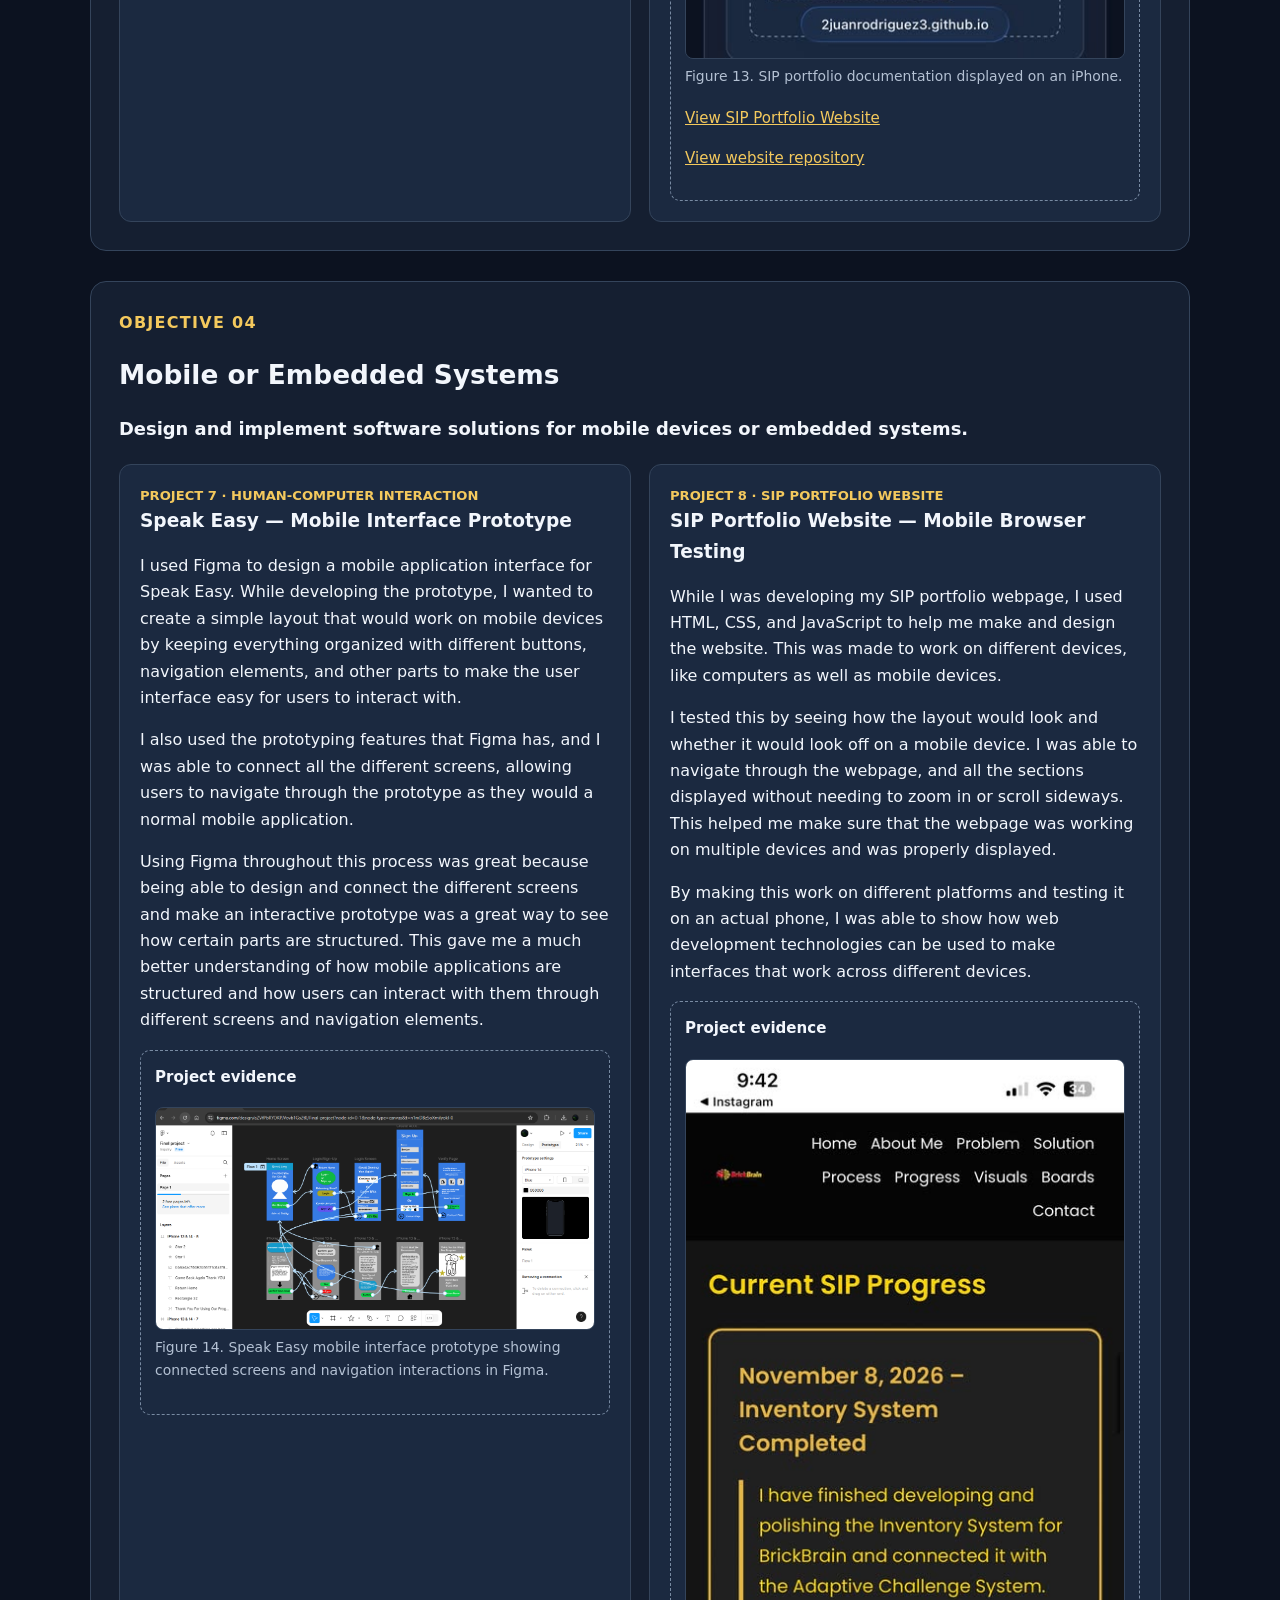
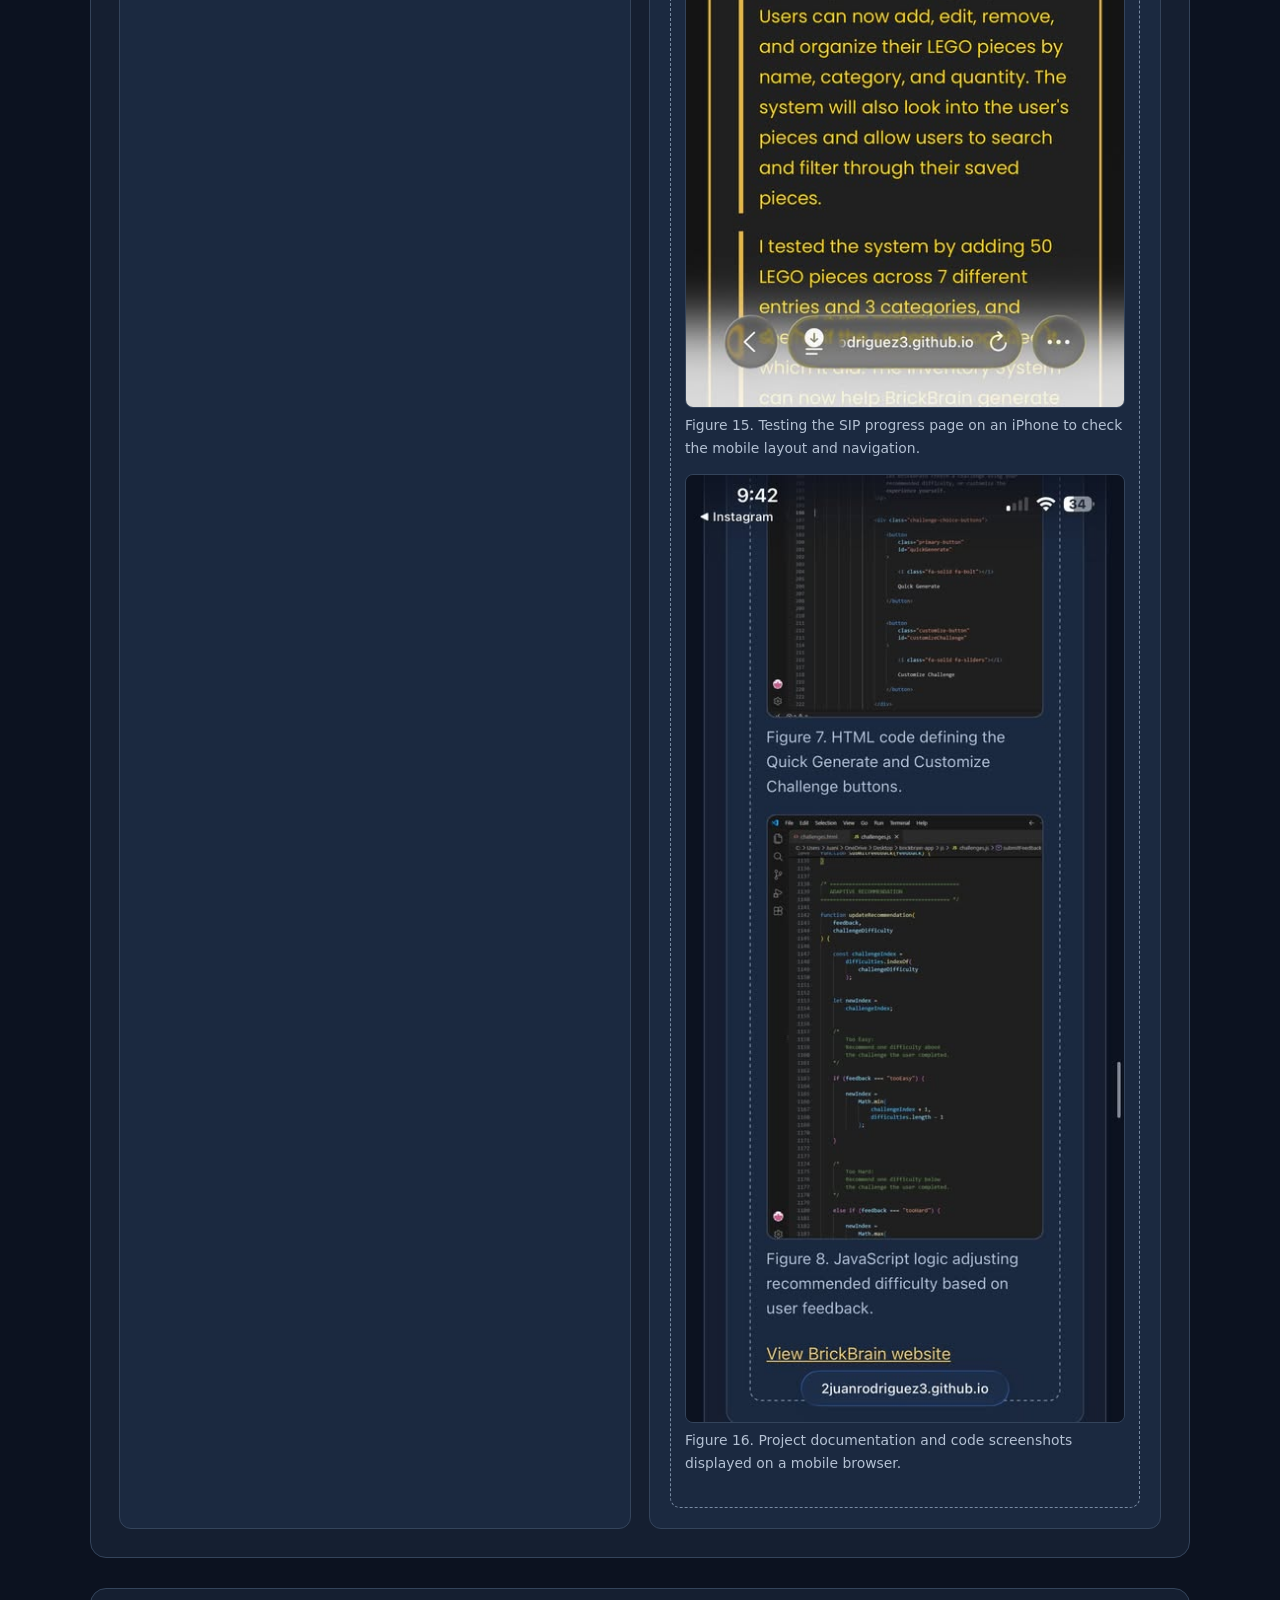
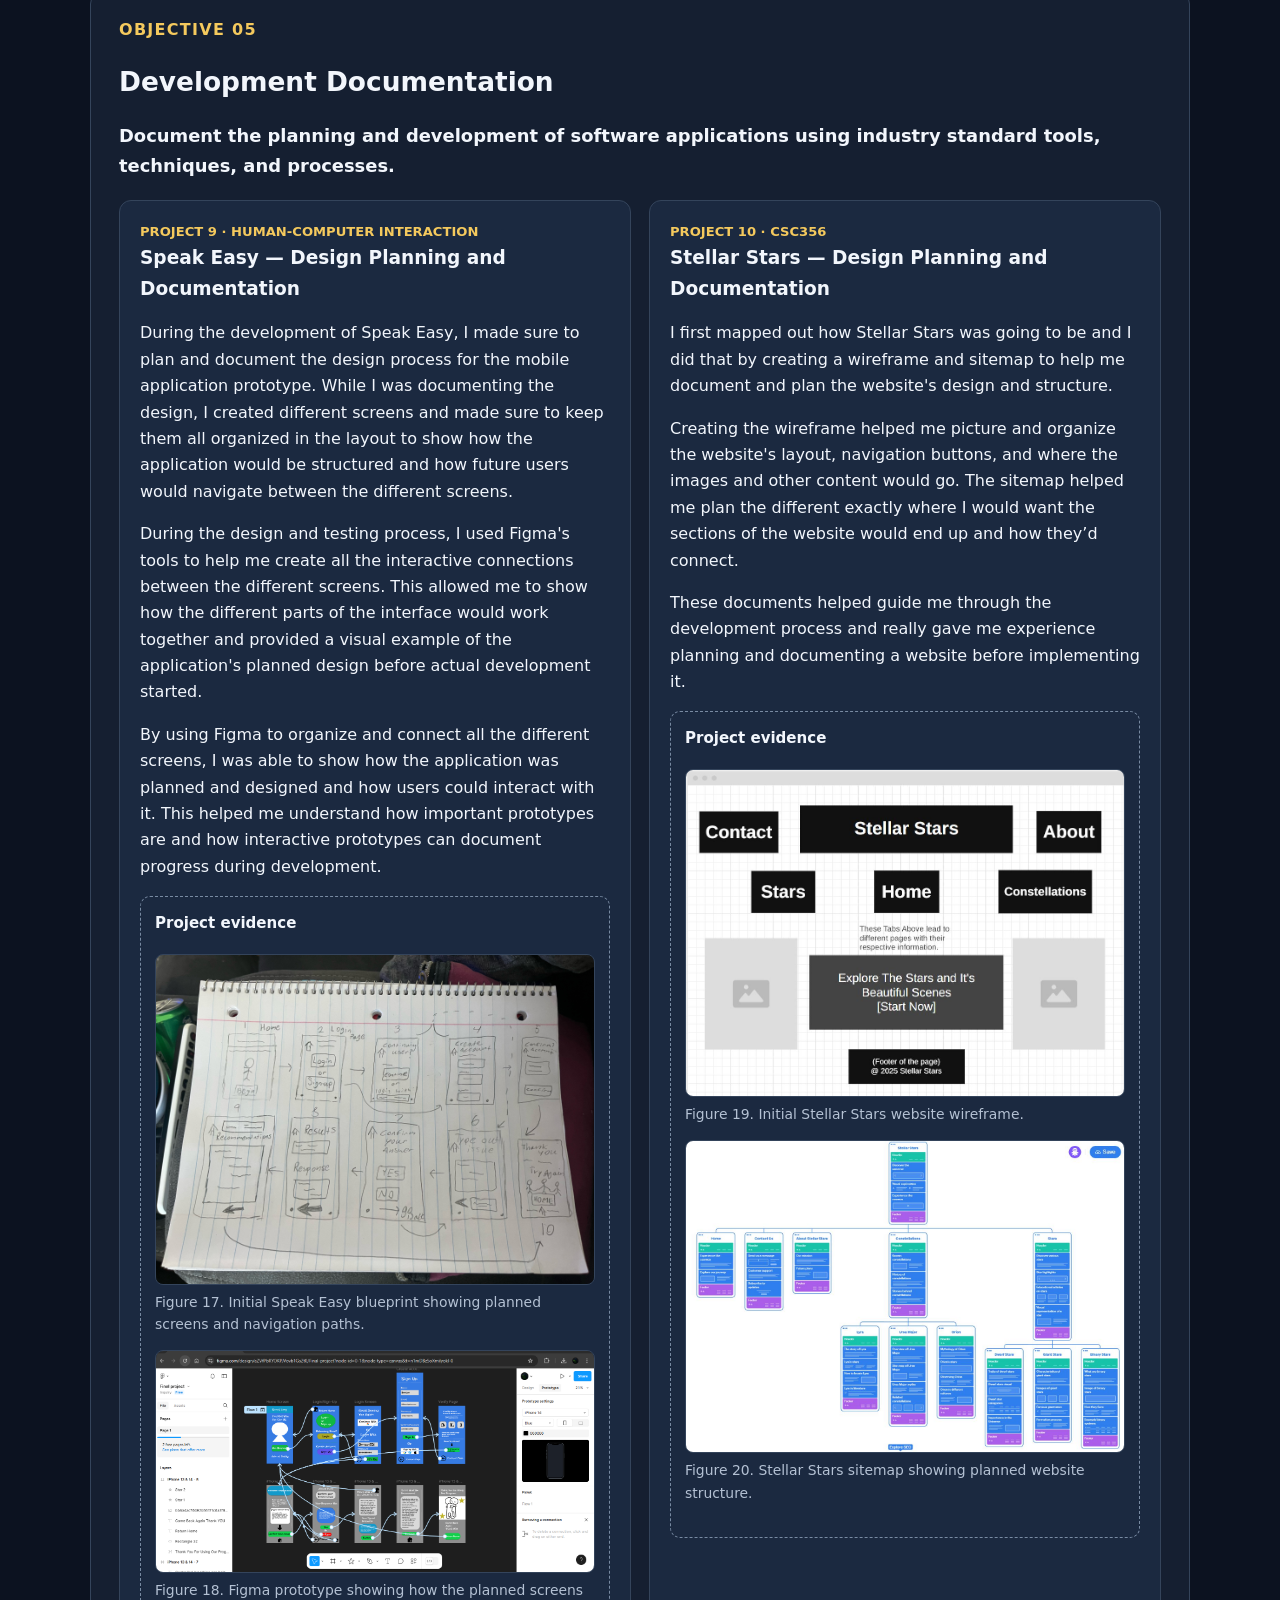
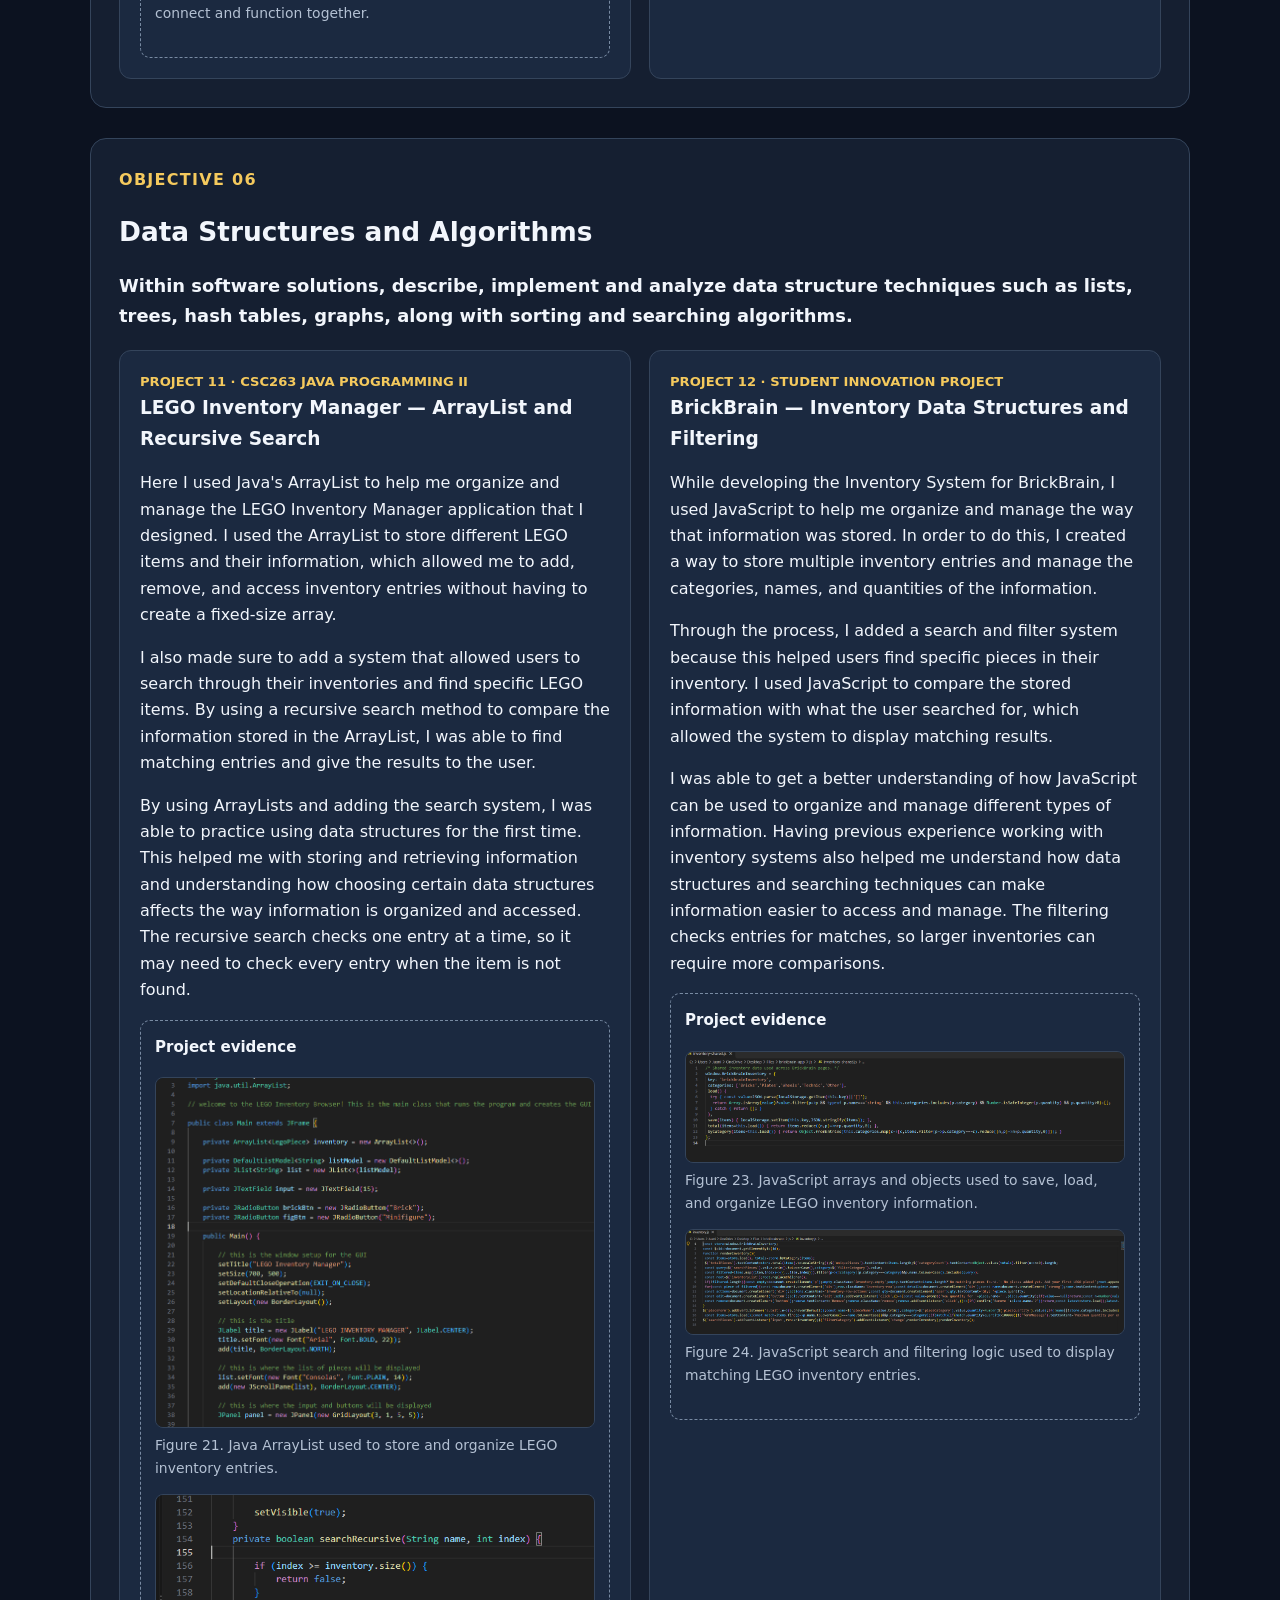
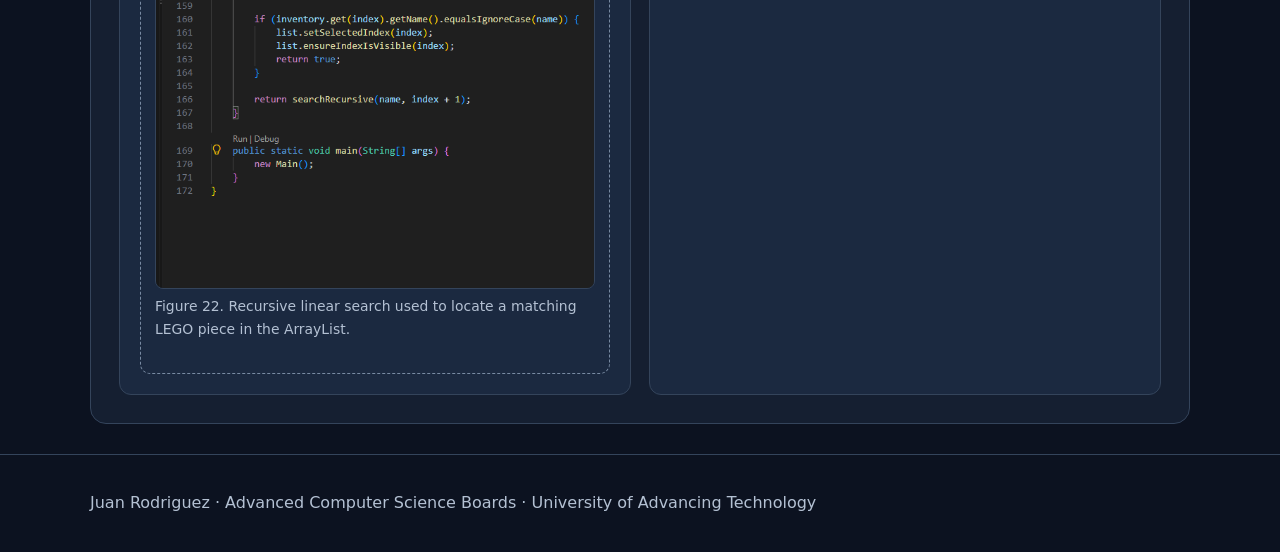
==== commit 183b4bc7: "Add files via upload" ====
--- a/boards.html
+++ b/boards.html
@@ -51,51 +51,58 @@
 </div></section>
  <section class="objective" id="objective-3"><div class="number">OBJECTIVE 03</div><h2>Multiple Platforms</h2><p class="statement">Design and implement software solutions across multiple platforms.</p>
 <div class="projects">
-<article class="project"><div class="tag">Project 5 · CSC318 Software Engineering Principles</div><h3>ExoticCare — Desktop Application</h3>
-<p>During my Software Engineering Principles course, I used Java Swing to design and develop ExoticCare as a desktop application. I created a graphical user interface that allows users to interact with the different features through windows, buttons, and input fields.</p>
-<p>I also used SQLite to store and retrieve information within the application. By combining Java Swing and SQLite, I was able to implement a functional desktop application that runs in a Java-supported environment rather than through a web browser.</p>
-<div class="evidence"><strong>Project evidence</strong><div class="proof-gallery"><figure><img src="1EXO.png" alt="ExoticCare desktop application window running over Java source code in an IDE" loading="lazy"><figcaption>Figure 9. ExoticCare Java Swing desktop application running in its own window.</figcaption></figure></div></div>
-</article>
-<article class="project"><div class="tag">Project 6 · Student Innovation Project</div><h3>BrickBrain — Web-Based Application</h3>
-<p>I developed BrickBrain as a web-based application using HTML, CSS, and JavaScript. Unlike ExoticCare, which was designed as a desktop application, BrickBrain was developed to run directly through a web browser without requiring users to install a separate program.</p>
-<p>I used HTML to organize the different pages of the website, CSS to design the appearance and layout, and JavaScript to make the features interactive. Some of these features include the adaptive challenge system, difficulty feedback buttons, and dashboard.</p>
-<div class="evidence"><strong>Project evidence</strong><div class="proof-gallery"><figure><img src="Dash.png" alt="BrickBrain web dashboard showing challenge generator, inventory summary, and navigation" loading="lazy"><figcaption>Figure 10. BrickBrain dashboard developed as a web-based application.</figcaption></figure><figure><img src="1Challenge.png" alt="BrickBrain adaptive challenge web page showing difficulty recommendations, customization and feedback" loading="lazy"><figcaption>Figure 11. BrickBrain adaptive challenges demonstrating interactive web features.</figcaption></figure></div><p><a href="https://2juanrodriguez3.github.io/BrickBrain/" target="_blank" rel="noopener noreferrer">View BrickBrain website</a></p></div>
-</article></div></section>
+<article class="project"><div class="tag">Project 5 · CSC356</div><h3>Stellar Stars — Web Application</h3>
+<p>I built and designed Stellar Stars, which is an educational website that allows users to learn about different selected stars and constellations.</p>
+<p>When Stellar Stars was being made I used HTML and CSS to create the website's user interface and other features, while I used JavaScript and jQuery which allowed users to navigate through the different sections and interact with images to get a closer view of the users needed. I also used PHP and MySQL to retrieve star information from a database as well as to run the webpage.</p>
+<p>This project helped me by getting me some experience developing an interactive web application using lots of multiple programming technologies and making a functional webpage out of it.</p>
+<div class="evidence"><strong>Project evidence</strong><div class="proof-gallery"><figure><img src="Stellar.png" alt="Stellar Stars home page." loading="lazy"><figcaption>Figure 9. Stellar Stars home page.</figcaption></figure>
+<figure><img src="SS.png" alt="Stellar Stars website interface." loading="lazy"><figcaption>Figure 10. Stellar Stars website interface.</figcaption></figure>
+<figure><img src="Stars.png" alt="Stellar Stars stars section." loading="lazy"><figcaption>Figure 11. Stellar Stars stars section.</figcaption></figure>
+</div><p><a href="https://github.com/2JuanRodriguez3/CSC-356" target="_blank" rel="noopener noreferrer">View Stellar Stars source repository</a></p></div></article>
+<article class="project"><div class="tag">Project 6 · SIP Portfolio Website</div><h3>SIP Portfolio Website — Web-Based Application</h3>
+<p>I developed my SIP Portfolio Website to showcase my Student Innovation Project, BrickBrain, and document my updates and any information on me and my project.</p>
+<p>The main languages I used was  HTML to organize the different pages, CSS to customize the website's appearance, and JavaScript to make the features and navigations much more interactive. I also used GitHub to keep all my files and also be allowed to publish my website and make it be able to be opened through a web browser.</p>
+<p>This project really helped me gain more experience with documenting, developing, and publishing a web-based application that users can access without installing additional software or have to get an access code of any sort.</p>
+<div class="evidence"><strong>Project evidence</strong><div class="proof-gallery"><figure><img src="Test2.jpg" alt="SIP portfolio progress page displayed on an iPhone." loading="lazy"><figcaption>Figure 12. SIP portfolio progress page displayed on an iPhone.</figcaption></figure>
+<figure><img src="Test1.jpg" alt="SIP portfolio documentation displayed on an iPhone." loading="lazy"><figcaption>Figure 13. SIP portfolio documentation displayed on an iPhone.</figcaption></figure>
+</div><p><a href="index.html" target="_blank" rel="noopener noreferrer">View SIP Portfolio Website</a></p><p><a href="https://github.com/2JuanRodriguez3/BrickBrain" target="_blank" rel="noopener noreferrer">View website repository</a></p></div></article></div></section>
  <section class="objective" id="objective-4"><div class="number">OBJECTIVE 04</div><h2>Mobile or Embedded Systems</h2><p class="statement">Design and implement software solutions for mobile devices or embedded systems.</p><div class="projects">
 <article class="project"><div class="tag">Project 7 · Human-Computer Interaction</div><h3>Speak Easy — Mobile Interface Prototype</h3>
 <p>I used Figma to design a mobile application interface for Speak Easy. While developing the prototype, I wanted to create a simple layout that would work on mobile devices by keeping everything organized with different buttons, navigation elements, and other parts to make the user interface easy for users to interact with.</p>
 <p>I also used the prototyping features that Figma has, and I was able to connect all the different screens, allowing users to navigate through the prototype as they would a normal mobile application.</p>
 <p>Using Figma throughout this process was great because being able to design and connect the different screens and make an interactive prototype was a great way to see how certain parts are structured. This gave me a much better understanding of how mobile applications are structured and how users can interact with them through different screens and navigation elements.</p>
-<div class="evidence"><strong>Project evidence</strong><div class="proof-gallery"><figure><img src="Prototype.png" alt="Figma Speak Easy mobile screens with interactive prototype connections" loading="lazy"><figcaption>Figure 12. Speak Easy mobile interface prototype showing connected screens and navigation interactions in Figma.</figcaption></figure></div></div></article>
+<div class="evidence"><strong>Project evidence</strong><div class="proof-gallery"><figure><img src="Prototype.png" alt="Figma Speak Easy mobile screens with interactive prototype connections" loading="lazy"><figcaption>Figure 14. Speak Easy mobile interface prototype showing connected screens and navigation interactions in Figma.</figcaption></figure></div></div></article>
 <article class="project"><div class="tag">Project 8 · SIP Portfolio Website</div><h3>SIP Portfolio Website — Mobile Browser Testing</h3>
 <p>While I was developing my SIP portfolio webpage, I used HTML, CSS, and JavaScript to help me make and design the website. This was made to work on different devices, like computers as well as mobile devices.</p>
 <p>I tested this by seeing how the layout would look and whether it would look off on a mobile device. I was able to navigate through the webpage, and all the sections displayed without needing to zoom in or scroll sideways. This helped me make sure that the webpage was working on multiple devices and was properly displayed.</p>
 <p>By making this work on different platforms and testing it on an actual phone, I was able to show how web development technologies can be used to make interfaces that work across different devices.</p>
-<div class="evidence"><strong>Project evidence</strong><div class="proof-gallery"><figure><img src="Test2.jpg" alt="SIP portfolio progress page displayed on an iPhone" loading="lazy"><figcaption>Figure 13. Testing the SIP progress page on an iPhone to check the mobile layout and navigation.</figcaption></figure><figure><img src="Test1.jpg" alt="SIP portfolio code documentation displayed on an iPhone" loading="lazy"><figcaption>Figure 14. Project documentation and code screenshots displayed on a mobile browser.</figcaption></figure></div></div></article>
+<div class="evidence"><strong>Project evidence</strong><div class="proof-gallery"><figure><img src="Test2.jpg" alt="SIP portfolio progress page displayed on an iPhone" loading="lazy"><figcaption>Figure 15. Testing the SIP progress page on an iPhone to check the mobile layout and navigation.</figcaption></figure><figure><img src="Test1.jpg" alt="SIP portfolio code documentation displayed on an iPhone" loading="lazy"><figcaption>Figure 16. Project documentation and code screenshots displayed on a mobile browser.</figcaption></figure></div></div></article>
 </div></section>
  <section class="objective" id="objective-5"><div class="number">OBJECTIVE 05</div><h2>Development Documentation</h2><p class="statement">Document the planning and development of software applications using industry standard tools, techniques, and processes.</p><div class="projects">
 <article class="project"><div class="tag">Project 9 · Human-Computer Interaction</div><h3>Speak Easy — Design Planning and Documentation</h3>
 <p>During the development of Speak Easy, I made sure to plan and document the design process for the mobile application prototype. While I was documenting the design, I created different screens and made sure to keep them all organized in the layout to show how the application would be structured and how future users would navigate between the different screens.</p>
 <p>During the design and testing process, I used Figma's tools to help me create all the interactive connections between the different screens. This allowed me to show how the different parts of the interface would work together and provided a visual example of the application's planned design before actual development started.</p>
 <p>By using Figma to organize and connect all the different screens, I was able to show how the application was planned and designed and how users could interact with it. This helped me understand how important prototypes are and how interactive prototypes can document progress during development.</p>
-<div class="evidence"><strong>Project evidence</strong><div class="proof-gallery"><figure><img src="BluePrint.jpg" alt="Hand-drawn Speak Easy mobile app wireframes and navigation flow" loading="lazy"><figcaption>Figure 15. Initial Speak Easy blueprint showing planned screens and navigation paths.</figcaption></figure><figure><img src="Prototype.png" alt="Figma prototype showing Speak Easy screen connections" loading="lazy"><figcaption>Figure 16. Figma prototype showing how the planned screens connect and function together.</figcaption></figure></div></div></article>
-<article class="project"><div class="tag">Project 10 · CSC318 Software Engineering Principles</div><h3>ExoticCare — SRS and UML Documentation</h3>
-<p>I used different software development techniques to plan and document the development of ExoticCare. I created a Software Requirements Specification (SRS), and I was also able to document and keep the application's requirements organized before starting development.</p>
-<p>I created UML diagrams, including sequence diagrams, to help me document my first drafts and how I planned to organize the different parts of the application. These diagrams helped me plan and maintain the overall structure of the application. They also helped me understand how information would move between different components.</p>
-<p>By creating and using the diagrams, I was able to follow a clearer process while building the application because everything was planned out and organized. I had a clear path for how I wanted ExoticCare to be built. This helped me understand how important documentation is when it comes to planning software.</p>
-<div class="evidence"><strong>Project evidence</strong><div class="proof-gallery"><figure><img src="UML Class.JPG" alt="ExoticCare UML class diagram with User, ExoticPet, CareTask and Reminder classes" loading="lazy"><figcaption>Figure 17. UML Class Diagram documenting classes, attributes, methods, and their relationships.</figcaption></figure><figure><img src="Sequence.JPG" alt="ExoticCare UML sequence diagram for creating a new pet profile" loading="lazy"><figcaption>Figure 18. UML Sequence Diagram documenting how components communicate to create and save a pet profile.</figcaption></figure></div><p><a href="ExoticCare-Final-Report.pdf" target="_blank" rel="noopener noreferrer">View ExoticCare Final Project Documentation</a></p></div></article>
+<div class="evidence"><strong>Project evidence</strong><div class="proof-gallery"><figure><img src="BluePrint.jpg" alt="Hand-drawn Speak Easy mobile app wireframes and navigation flow" loading="lazy"><figcaption>Figure 17. Initial Speak Easy blueprint showing planned screens and navigation paths.</figcaption></figure><figure><img src="Prototype.png" alt="Figma prototype showing Speak Easy screen connections" loading="lazy"><figcaption>Figure 18. Figma prototype showing how the planned screens connect and function together.</figcaption></figure></div></div></article>
+<article class="project"><div class="tag">Project 10 · CSC356</div><h3>Stellar Stars — Design Planning and Documentation</h3>
+<p>I first mapped out how Stellar Stars was going to be and I did that by creating a wireframe and sitemap to help me document and plan the website's design and structure.</p>
+<p>Creating the wireframe helped me picture and organize the website's layout, navigation buttons, and where the images and other content would go. The sitemap helped me plan the different exactly where I would want the sections of the website would end up and how they’d connect.</p>
+<p>These documents helped guide me through the development process and really gave me experience planning and documenting a website before implementing it.</p>
+<div class="evidence"><strong>Project evidence</strong><div class="proof-gallery"><figure><img src="WireFrame%201.JPG" alt="Initial Stellar Stars website wireframe." loading="lazy"><figcaption>Figure 19. Initial Stellar Stars website wireframe.</figcaption></figure>
+<figure><img src="SiteMap%20Stellar%20Stars.JPG" alt="Stellar Stars sitemap showing planned website structure." loading="lazy"><figcaption>Figure 20. Stellar Stars sitemap showing planned website structure.</figcaption></figure>
+</div></div></article>
 </div></section>
  <section class="objective" id="objective-6"><div class="number">OBJECTIVE 06</div><h2>Data Structures and Algorithms</h2><p class="statement">Within software solutions, describe, implement and analyze data structure techniques such as lists, trees, hash tables, graphs, along with sorting and searching algorithms.</p><div class="projects">
 <article class="project"><div class="tag">Project 11 · CSC263 Java Programming II</div><h3>LEGO Inventory Manager — ArrayList and Recursive Search</h3>
 <p>Here I used Java's ArrayList to help me organize and manage the LEGO Inventory Manager application that I designed. I used the ArrayList to store different LEGO items and their information, which allowed me to add, remove, and access inventory entries without having to create a fixed-size array.</p>
 <p>I also made sure to add a system that allowed users to search through their inventories and find specific LEGO items. By using a recursive search method to compare the information stored in the ArrayList, I was able to find matching entries and give the results to the user.</p>
 <p>By using ArrayLists and adding the search system, I was able to practice using data structures for the first time. This helped me with storing and retrieving information and understanding how choosing certain data structures affects the way information is organized and accessed. The recursive search checks one entry at a time, so it may need to check every entry when the item is not found.</p>
-<div class="evidence"><strong>Project evidence</strong><div class="proof-gallery"><figure><img src="1Array.png" alt="Java code declaring an ArrayList of LegoPiece objects" loading="lazy"><figcaption>Figure 19. Java ArrayList used to store and organize LEGO inventory entries.</figcaption></figure><figure><img src="2Array.png" alt="Java recursive search method checking inventory item names" loading="lazy"><figcaption>Figure 20. Recursive linear search used to locate a matching LEGO piece in the ArrayList.</figcaption></figure></div></div></article>
+<div class="evidence"><strong>Project evidence</strong><div class="proof-gallery"><figure><img src="1Array.png" alt="Java code declaring an ArrayList of LegoPiece objects" loading="lazy"><figcaption>Figure 21. Java ArrayList used to store and organize LEGO inventory entries.</figcaption></figure><figure><img src="2Array.png" alt="Java recursive search method checking inventory item names" loading="lazy"><figcaption>Figure 22. Recursive linear search used to locate a matching LEGO piece in the ArrayList.</figcaption></figure></div></div></article>
 <article class="project"><div class="tag">Project 12 · Student Innovation Project</div><h3>BrickBrain — Inventory Data Structures and Filtering</h3>
 <p>While developing the Inventory System for BrickBrain, I used JavaScript to help me organize and manage the way that information was stored. In order to do this, I created a way to store multiple inventory entries and manage the categories, names, and quantities of the information.</p>
 <p>Through the process, I added a search and filter system because this helped users find specific pieces in their inventory. I used JavaScript to compare the stored information with what the user searched for, which allowed the system to display matching results.</p>
 <p>I was able to get a better understanding of how JavaScript can be used to organize and manage different types of information. Having previous experience working with inventory systems also helped me understand how data structures and searching techniques can make information easier to access and manage. The filtering checks entries for matches, so larger inventories can require more comparisons.</p>
-<div class="evidence"><strong>Project evidence</strong><div class="proof-gallery"><figure><img src="1Inve.png" alt="JavaScript BrickBrainInventory object with localStorage, arrays and category calculations" loading="lazy"><figcaption>Figure 21. JavaScript arrays and objects used to save, load, and organize LEGO inventory information.</figcaption></figure><figure><img src="2Inve.png" alt="JavaScript renderInventory function with search and category filtering" loading="lazy"><figcaption>Figure 22. JavaScript search and filtering logic used to display matching LEGO inventory entries.</figcaption></figure></div></div></article>
+<div class="evidence"><strong>Project evidence</strong><div class="proof-gallery"><figure><img src="1Inve.png" alt="JavaScript BrickBrainInventory object with localStorage, arrays and category calculations" loading="lazy"><figcaption>Figure 23. JavaScript arrays and objects used to save, load, and organize LEGO inventory information.</figcaption></figure><figure><img src="2Inve.png" alt="JavaScript renderInventory function with search and category filtering" loading="lazy"><figcaption>Figure 24. JavaScript search and filtering logic used to display matching LEGO inventory entries.</figcaption></figure></div></div></article>
 </div></section>
 </main><footer><div class="wrap">Juan Rodriguez · Advanced Computer Science Boards · University of Advancing Technology</div></footer>
-</body></html>
+</body></html>
